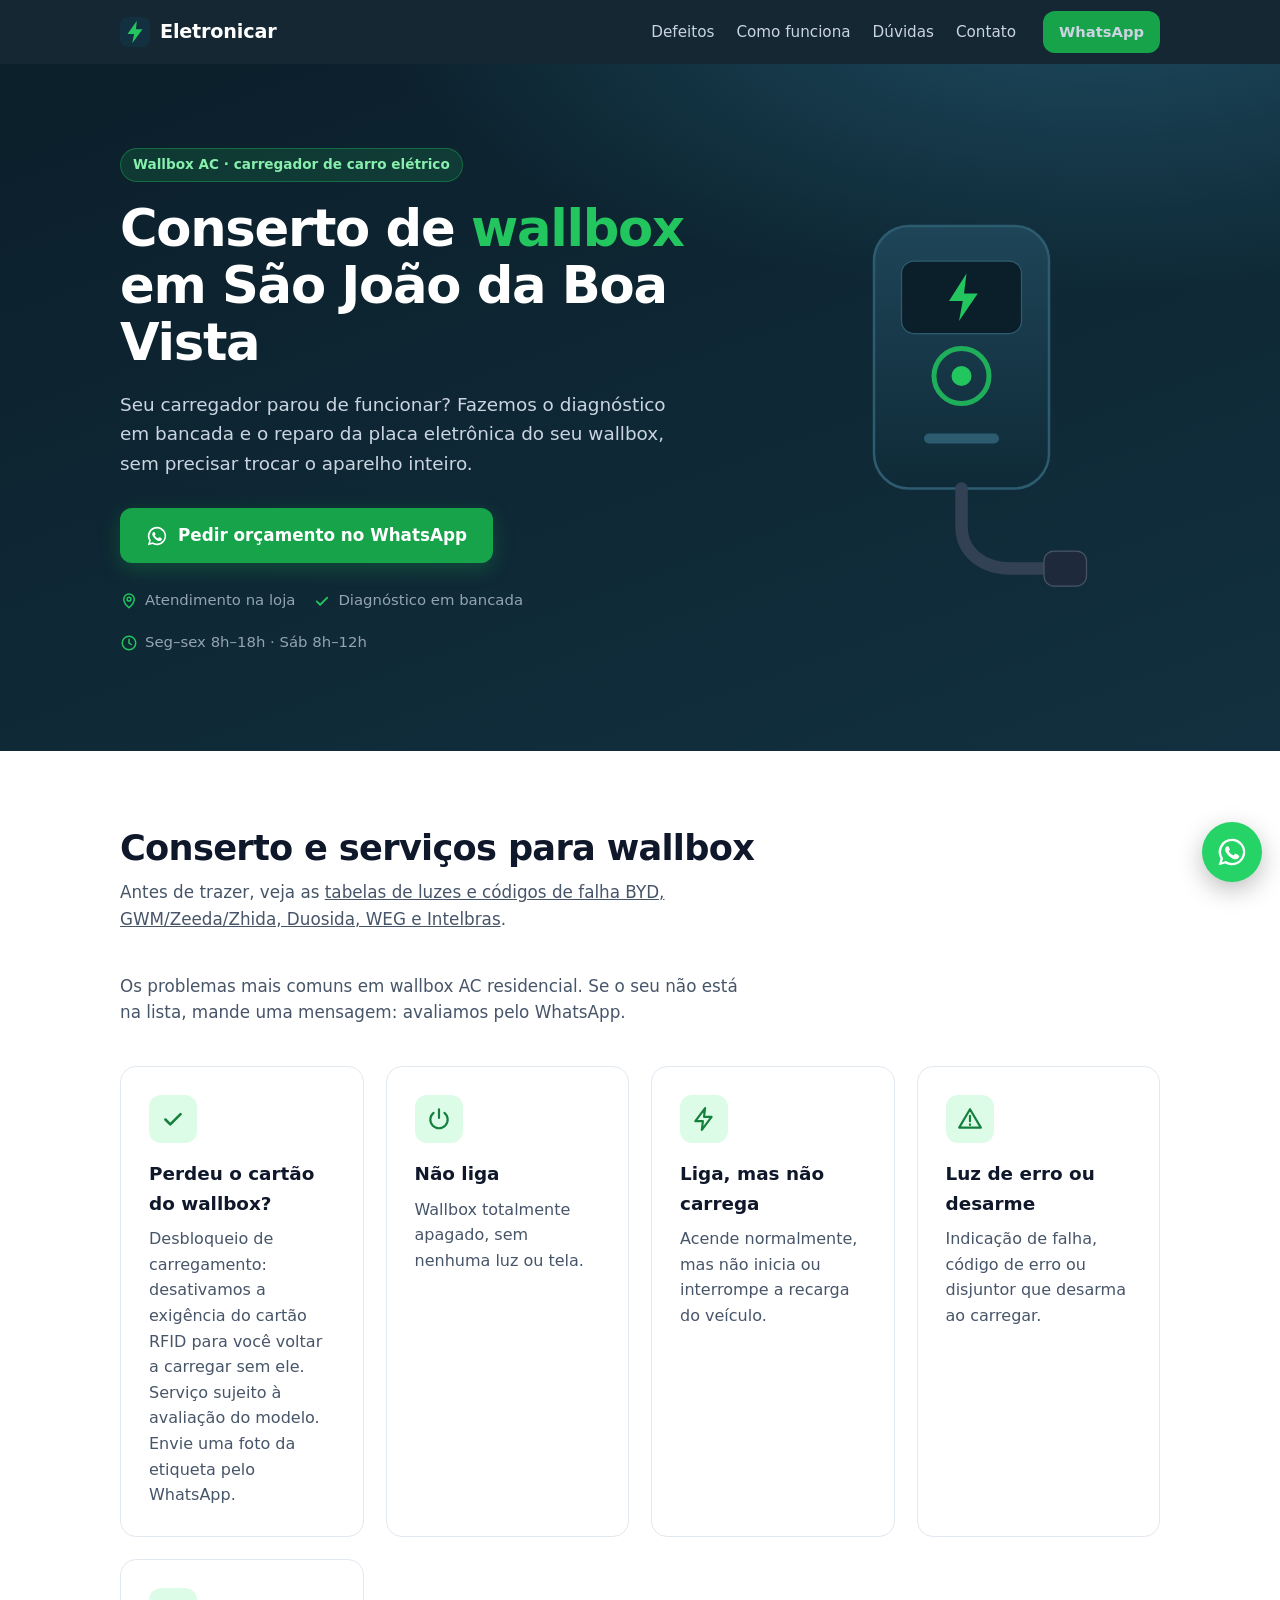
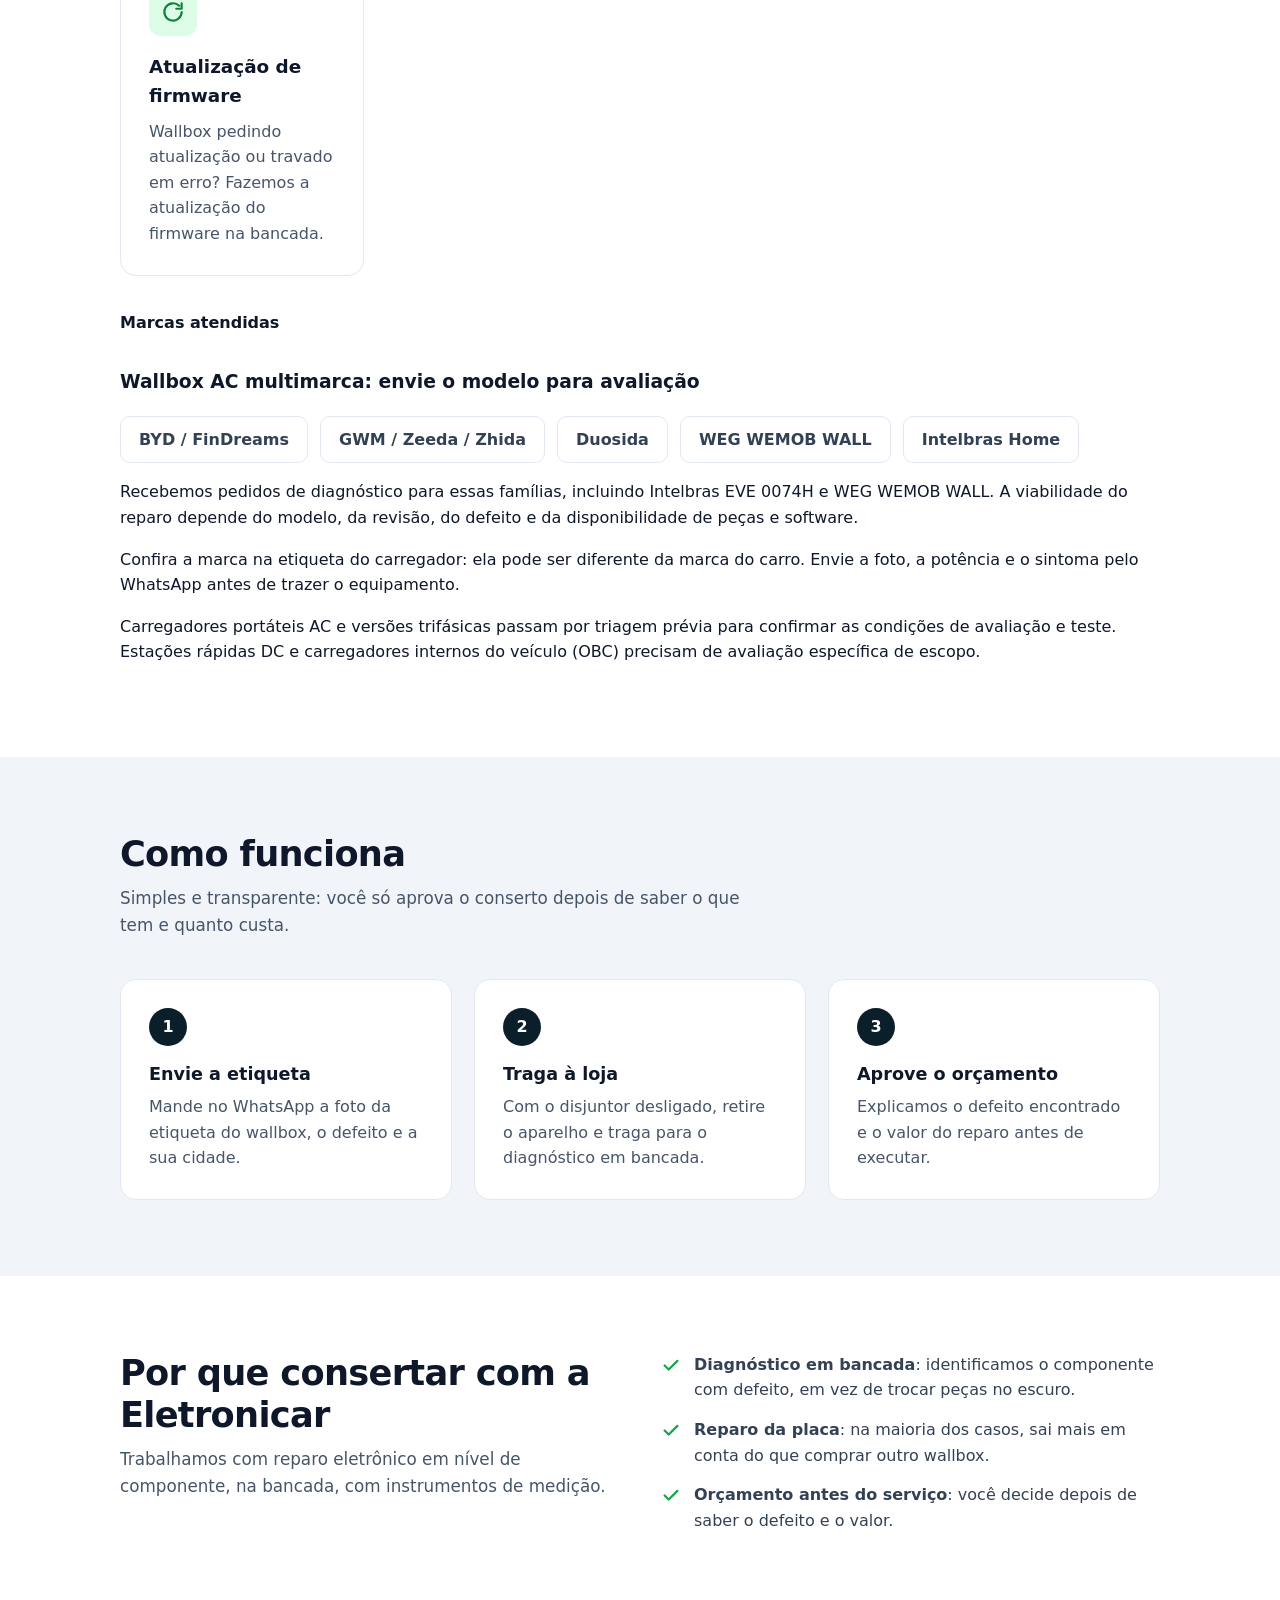
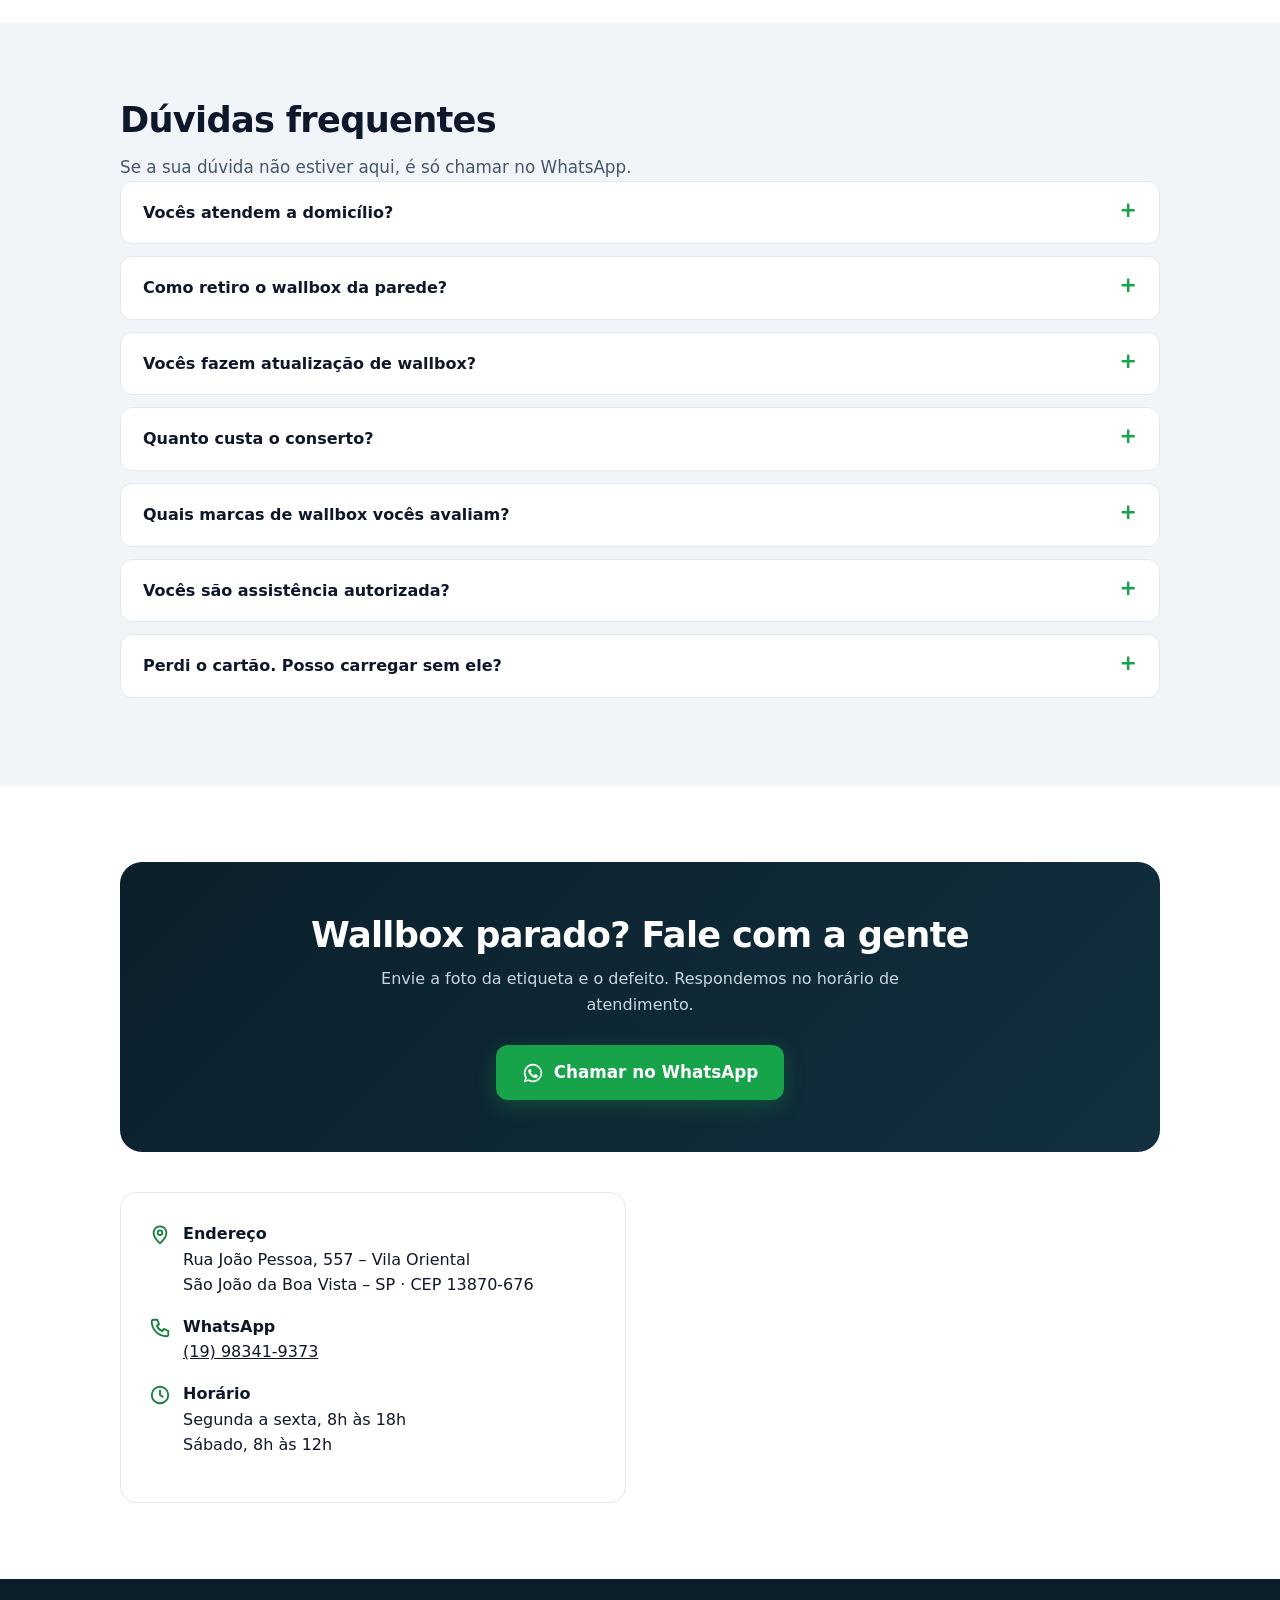
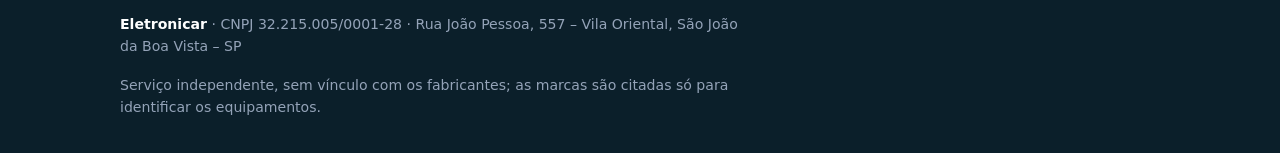
==== index.html @ 906aa7bc "Completa tabelas de falhas GWM Zhida Duosida e Intelbras" ====
<!doctype html>
<html lang="pt-BR">
<head>
<!-- Etiqueta Google (Google Ads 329-602-3866 · Eletronicar) -->
<script async src="https://www.googletagmanager.com/gtag/js?id=AW-18581527528"></script>
<script>
  window.dataLayer = window.dataLayer || [];
  function gtag(){dataLayer.push(arguments);}
  gtag('js', new Date());
  gtag('config', 'AW-18581527528');
</script>
<meta charset="utf-8">
<meta name="viewport" content="width=device-width,initial-scale=1">
<title>Conserto de Wallbox em São João da Boa Vista · Eletronicar</title>
<meta name="description" content="Diagnóstico e conserto de wallbox AC BYD, GWM, Zeeda, Zhida, Duosida, WEG e Intelbras, sujeito à avaliação. Eletronicar em São João da Boa Vista.">
<link rel="canonical" href="https://eletronicar.com.br/">
<meta property="og:title" content="Eletronicar · Conserto de Wallbox">
<meta property="og:description" content="Wallbox parou? Diagnóstico em bancada e reparo de placa. São João da Boa Vista e região.">
<meta property="og:type" content="website">
<meta property="og:locale" content="pt_BR">
<meta name="theme-color" content="#0b1f2a">
<link rel="icon" href="data:image/svg+xml,%3Csvg xmlns='http://www.w3.org/2000/svg' viewBox='0 0 32 32'%3E%3Crect width='32' height='32' rx='7' fill='%230b1f2a'/%3E%3Cpath d='M18 4 8 18h7l-2 10 11-15h-7z' fill='%2322c55e'/%3E%3C/svg%3E">
<script type="application/ld+json">{"@context":"https://schema.org","@type":"LocalBusiness","name":"Eletronicar","description":"Conserto de wallbox AC e eletrônica","url":"https://eletronicar.com.br/","telephone":"+55-19-98341-9373","address":{"@type":"PostalAddress","streetAddress":"Rua João Pessoa, 557 - Vila Oriental","postalCode":"13870-676","addressLocality":"São João da Boa Vista","addressRegion":"SP","addressCountry":"BR"},"openingHours":["Mo-Fr 08:00-18:00","Sa 08:00-12:00"]}</script>
<style>
:root{--bg:#ffffff;--ink:#0f172a;--muted:#475569;--line:#e2e8f0;--soft:#f1f5f9;--dark:#0b1f2a;--dark2:#12303f;--green:#16a34a;--green-d:#15803d;--accent:#22c55e}
*{box-sizing:border-box}
html{scroll-behavior:smooth}
body{margin:0;font-family:"Inter",system-ui,-apple-system,"Segoe UI",Roboto,sans-serif;color:var(--ink);background:var(--bg);line-height:1.6;-webkit-font-smoothing:antialiased}
a{color:inherit}
.wrap{max-width:1080px;margin:0 auto;padding:0 20px}
header.top{position:sticky;top:0;z-index:10;background:rgba(11,31,42,.96);backdrop-filter:blur(6px);color:#fff}
header.top .wrap{display:flex;align-items:center;justify-content:space-between;height:64px}
.brand{display:flex;align-items:center;gap:10px;font-weight:800;font-size:1.2rem;text-decoration:none;letter-spacing:-.01em}
.brand svg{width:30px;height:30px}
.nav a{color:#cbd5e1;text-decoration:none;margin-left:22px;font-size:.95rem}
.nav a:hover{color:#fff}
.btn{display:inline-flex;align-items:center;justify-content:center;gap:10px;background:var(--green);color:#fff;font-weight:700;text-decoration:none;padding:14px 26px;border-radius:12px;font-size:1.05rem;transition:background .15s,transform .15s;box-shadow:0 6px 20px rgba(22,163,74,.3)}
.btn:hover{background:var(--green-d);transform:translateY(-1px)}
.btn svg{width:22px;height:22px}
.btn.sm{padding:9px 16px;font-size:.92rem;box-shadow:none}
.hero{background:radial-gradient(1200px 500px at 85% -10%,#1d4b5f 0,transparent 60%),linear-gradient(160deg,var(--dark) 0,var(--dark2) 100%);color:#fff;padding:84px 0 96px;position:relative;overflow:hidden}
.hero .wrap{display:grid;grid-template-columns:1.25fr .75fr;gap:48px;align-items:center}
.tag{display:inline-block;background:rgba(34,197,94,.15);color:#86efac;border:1px solid rgba(34,197,94,.35);padding:5px 12px;border-radius:999px;font-size:.85rem;font-weight:600;margin-bottom:18px}
.hero h1{font-size:clamp(2rem,4.6vw,3.2rem);line-height:1.12;margin:0 0 18px;letter-spacing:-.025em}
.hero h1 span{color:var(--accent)}
.hero p.lead{font-size:1.15rem;color:#cbd5e1;max-width:560px;margin:0 0 30px}
.hero .meta{display:flex;flex-wrap:wrap;gap:18px;margin-top:26px;color:#94a3b8;font-size:.93rem}
.hero .meta div{display:flex;align-items:center;gap:7px}
.hero .meta svg{width:18px;height:18px;color:var(--accent)}
.charger{justify-self:center;width:100%;max-width:300px}
section{padding:76px 0}
section.alt{background:var(--soft)}
h2{font-size:clamp(1.6rem,3vw,2.2rem);letter-spacing:-.02em;margin:0 0 10px;line-height:1.2}
.sub{color:var(--muted);margin:0 0 40px;max-width:640px;font-size:1.05rem}
.grid3{display:grid;grid-template-columns:repeat(auto-fit,minmax(220px,1fr));gap:22px}
.card{background:#fff;border:1px solid var(--line);border-radius:16px;padding:28px;transition:box-shadow .2s,transform .2s}
.card:hover{box-shadow:0 12px 30px rgba(15,23,42,.08);transform:translateY(-2px)}
.ico{width:48px;height:48px;border-radius:12px;background:#dcfce7;color:var(--green-d);display:grid;place-items:center;margin-bottom:16px}
.ico svg{width:26px;height:26px}
.card h3{margin:0 0 8px;font-size:1.15rem}
.card p{margin:0;color:var(--muted)}
.steps{counter-reset:s;display:grid;grid-template-columns:repeat(3,1fr);gap:22px}
.step{position:relative;padding:28px;border-radius:16px;background:#fff;border:1px solid var(--line)}
.step::before{counter-increment:s;content:counter(s);display:grid;place-items:center;width:38px;height:38px;border-radius:50%;background:var(--dark);color:#fff;font-weight:800;margin-bottom:14px}
.step h3{margin:0 0 6px;font-size:1.1rem}
.step p{margin:0;color:var(--muted)}
.brands{display:flex;flex-wrap:wrap;gap:12px;margin-top:8px}
.brands span{border:1px solid var(--line);background:#fff;border-radius:10px;padding:10px 18px;font-weight:600;color:#334155}
.split{display:grid;grid-template-columns:1fr 1fr;gap:40px;align-items:start}
.check{list-style:none;padding:0;margin:0}
.check li{display:flex;gap:12px;margin:0 0 14px;color:#334155}
.check svg{flex:none;width:22px;height:22px;color:var(--green);margin-top:2px}
.faq details{background:#fff;border:1px solid var(--line);border-radius:12px;padding:18px 22px;margin-bottom:12px}
.faq summary{cursor:pointer;font-weight:700;list-style:none;display:flex;justify-content:space-between;gap:12px}
.faq summary::after{content:"+";font-size:1.3rem;line-height:1;color:var(--green)}
.faq details[open] summary::after{content:"–"}
.faq p{margin:12px 0 0;color:var(--muted)}
.cta{background:linear-gradient(135deg,var(--dark),var(--dark2));color:#fff;border-radius:22px;padding:52px 40px;text-align:center}
.cta h2{color:#fff}
.cta p{color:#cbd5e1;margin:0 auto 28px;max-width:560px}
.contact{display:grid;grid-template-columns:1fr 1fr;gap:28px;margin-top:40px}
.info{background:#fff;border:1px solid var(--line);border-radius:16px;padding:28px}
.info div{display:flex;gap:12px;margin-bottom:16px}
.info svg{flex:none;width:22px;height:22px;color:var(--green-d);margin-top:3px}
.info b{display:block}
.map{border:0;width:100%;height:100%;min-height:280px;border-radius:16px}
footer{background:var(--dark);color:#94a3b8;padding:34px 0;font-size:.88rem}
footer .wrap{display:flex;flex-wrap:wrap;justify-content:space-between;gap:16px}
footer p{margin:0;max-width:620px}
.float{position:fixed;right:18px;bottom:18px;z-index:20;width:60px;height:60px;border-radius:50%;background:#25d366;display:grid;place-items:center;box-shadow:0 8px 24px rgba(0,0,0,.25)}
.float svg{width:32px;height:32px;color:#fff}
@media (max-width:860px){
 .hero{padding:56px 0 64px}.hero .wrap,.split,.contact{grid-template-columns:1fr}
 .charger{display:none}.grid3,.steps{grid-template-columns:1fr}.nav a:not(.btn){display:none}
 section{padding:56px 0}.cta{padding:40px 22px}
}
</style>
</head>
<body>
<svg width="0" height="0" style="position:absolute">
 <symbol id="wa" viewBox="0 0 24 24"><path fill="currentColor" d="M12 2a10 10 0 0 0-8.6 15.1L2 22l5-1.3A10 10 0 1 0 12 2Zm0 18.2a8.2 8.2 0 0 1-4.2-1.2l-.3-.2-3 .8.8-2.9-.2-.3A8.2 8.2 0 1 1 12 20.2Zm4.5-6.1c-.2-.1-1.5-.7-1.7-.8-.2-.1-.4-.1-.6.1l-.8 1c-.1.2-.3.2-.5.1a6.7 6.7 0 0 1-3.3-2.9c-.3-.4.2-.4.7-1.3.1-.2 0-.3 0-.4l-.8-1.8c-.2-.5-.4-.4-.6-.4h-.5a1 1 0 0 0-.7.3 3 3 0 0 0-.9 2.2 5.1 5.1 0 0 0 1.1 2.7 11.6 11.6 0 0 0 4.4 3.9c1.6.7 2.3.8 3.1.6a2.7 2.7 0 0 0 1.8-1.2 2.2 2.2 0 0 0 .2-1.3c-.1-.1-.3-.2-.5-.3Z"/></symbol>
 <symbol id="ok" viewBox="0 0 24 24"><path fill="none" stroke="currentColor" stroke-width="2.4" stroke-linecap="round" stroke-linejoin="round" d="m5 12.5 4.5 4.5L19 7.5"/></symbol>
 <symbol id="pin" viewBox="0 0 24 24"><path fill="none" stroke="currentColor" stroke-width="2" d="M12 21s-7-6.2-7-11.5a7 7 0 0 1 14 0C19 14.8 12 21 12 21Z"/><circle cx="12" cy="9.5" r="2.5" fill="none" stroke="currentColor" stroke-width="2"/></symbol>
 <symbol id="clock" viewBox="0 0 24 24"><circle cx="12" cy="12" r="9" fill="none" stroke="currentColor" stroke-width="2"/><path d="M12 7v5l3 2" fill="none" stroke="currentColor" stroke-width="2" stroke-linecap="round"/></symbol>
 <symbol id="phone" viewBox="0 0 24 24"><path fill="none" stroke="currentColor" stroke-width="2" stroke-linejoin="round" d="M5 3h4l2 5-2.5 1.5a11 11 0 0 0 6 6L16 13l5 2v4a2 2 0 0 1-2 2A16 16 0 0 1 3 5a2 2 0 0 1 2-2Z"/></symbol>
</svg>

<header class="top"><div class="wrap">
 <a class="brand" href="#">
  <svg viewBox="0 0 32 32"><rect width="32" height="32" rx="8" fill="#12303f"/><path d="M18 4 8 18h7l-2 10 11-15h-7z" fill="#22c55e"/></svg>
  Eletronicar
 </a>
 <nav class="nav">
  <a href="#defeitos">Defeitos</a><a href="#como">Como funciona</a><a href="#duvidas">Dúvidas</a><a href="#contato">Contato</a>
  <a class="btn sm wa-link" href="https://wa.me/5519983419373?text=Ol%C3%A1%2C%20meu%20wallbox%20est%C3%A1%20com%20defeito.">WhatsApp</a>
 </nav>
</div></header>

<section class="hero"><div class="wrap">
 <div>
  <span class="tag">Wallbox AC · carregador de carro elétrico</span>
  <h1>Conserto de <span>wallbox</span> em São João da Boa Vista</h1>
  <p class="lead">Seu carregador parou de funcionar? Fazemos o diagnóstico em bancada e o reparo da placa eletrônica do seu wallbox, sem precisar trocar o aparelho inteiro.</p>
  <a class="btn wa-link" href="https://wa.me/5519983419373?text=Ol%C3%A1%2C%20meu%20wallbox%20est%C3%A1%20com%20defeito."><svg><use href="#wa"/></svg>Pedir orçamento no WhatsApp</a>
  <div class="meta">
   <div><svg><use href="#pin"/></svg>Atendimento na loja</div>
   <div><svg><use href="#ok"/></svg>Diagnóstico em bancada</div>
   <div><svg><use href="#clock"/></svg>Seg–sex 8h–18h · Sáb 8h–12h</div>
  </div>
 </div>
 <svg class="charger" viewBox="0 0 240 320" aria-hidden="true">
  <defs><linearGradient id="g" x1="0" x2="0" y1="0" y2="1"><stop offset="0" stop-color="#1e4558"/><stop offset="1" stop-color="#0f2a37"/></linearGradient></defs>
  <rect x="40" y="20" width="140" height="210" rx="28" fill="url(#g)" stroke="#2d5c70" stroke-width="2"/>
  <rect x="62" y="48" width="96" height="58" rx="10" fill="#0b1f2a" stroke="#2d5c70"/>
  <path d="M114 58 100 80h11l-3 16 15-22h-11z" fill="#22c55e"/>
  <circle cx="110" cy="140" r="22" fill="none" stroke="#22c55e" stroke-width="4" opacity=".85"/>
  <circle cx="110" cy="140" r="8" fill="#22c55e"/>
  <rect x="80" y="186" width="60" height="8" rx="4" fill="#2d5c70"/>
  <path d="M110 230v30c0 22 18 34 40 34h30" fill="none" stroke="#334155" stroke-width="10" stroke-linecap="round"/>
  <rect x="176" y="280" width="34" height="28" rx="8" fill="#1e293b" stroke="#475569"/>
 </svg>
</div></section>

<section id="defeitos"><div class="wrap">
 <h2>Conserto e serviços para wallbox</h2>
 <p class="sub">Antes de trazer, veja as <a href="/wallbox-nao-liga/">tabelas de luzes e códigos de falha BYD, GWM/Zeeda/Zhida, Duosida, WEG e Intelbras</a>.</p>
 <p class="sub">Os problemas mais comuns em wallbox AC residencial. Se o seu não está na lista, mande uma mensagem: avaliamos pelo WhatsApp.</p>
 <div class="grid3">
  <div class="card" id="cartao"><div class="ico"><svg><use href="#ok"/></svg></div><h3>Perdeu o cartão do wallbox?</h3><p>Desbloqueio de carregamento: desativamos a exigência do cartão RFID para você voltar a carregar sem ele. Serviço sujeito à avaliação do modelo. Envie uma foto da etiqueta pelo WhatsApp.</p></div>

  <div class="card"><div class="ico"><svg viewBox="0 0 24 24"><path fill="none" stroke="currentColor" stroke-width="2" stroke-linecap="round" d="M12 3v8M7 6.3a8 8 0 1 0 10 0"/></svg></div><h3>Não liga</h3><p>Wallbox totalmente apagado, sem nenhuma luz ou tela.</p></div>
  <div class="card"><div class="ico"><svg viewBox="0 0 24 24"><path fill="none" stroke="currentColor" stroke-width="2" stroke-linejoin="round" d="M13 2 4 14h7l-1 8 9-12h-7z"/></svg></div><h3>Liga, mas não carrega</h3><p>Acende normalmente, mas não inicia ou interrompe a recarga do veículo.</p></div>
  <div class="card"><div class="ico"><svg viewBox="0 0 24 24"><path fill="none" stroke="currentColor" stroke-width="2" stroke-linecap="round" stroke-linejoin="round" d="M12 3 2 20h20L12 3Zm0 6v5m0 3v.5"/></svg></div><h3>Luz de erro ou desarme</h3><p>Indicação de falha, código de erro ou disjuntor que desarma ao carregar.</p></div>
  <div class="card"><div class="ico"><svg viewBox="0 0 24 24"><path fill="none" stroke="currentColor" stroke-width="2" stroke-linecap="round" stroke-linejoin="round" d="M20 12a8 8 0 1 1-2.3-5.7M20 4v5h-5"/></svg></div><h3>Atualização de firmware</h3><p>Wallbox pedindo atualização ou travado em erro? Fazemos a atualização do firmware na bancada.</p></div>
 </div>
 <p style="margin:34px 0 10px;font-weight:700">Marcas atendidas</p>
 <div id="marcas">
 <h3 style="margin-top:32px">Wallbox AC multimarca: envie o modelo para avaliação</h3>
 <div class="brands"><span>BYD / FinDreams</span><span>GWM / Zeeda / Zhida</span><span>Duosida</span><span>WEG WEMOB WALL</span><span>Intelbras Home</span></div>
 <p>Recebemos pedidos de diagnóstico para essas famílias, incluindo Intelbras EVE 0074H e WEG WEMOB WALL. A viabilidade do reparo depende do modelo, da revisão, do defeito e da disponibilidade de peças e software.</p>
 <p>Confira a marca na etiqueta do carregador: ela pode ser diferente da marca do carro. Envie a foto, a potência e o sintoma pelo WhatsApp antes de trazer o equipamento.</p>
 <p>Carregadores portáteis AC e versões trifásicas passam por triagem prévia para confirmar as condições de avaliação e teste. Estações rápidas DC e carregadores internos do veículo (OBC) precisam de avaliação específica de escopo.</p>
 </div>
</div></section>

<section class="alt" id="como"><div class="wrap">
 <h2>Como funciona</h2>
 <p class="sub">Simples e transparente: você só aprova o conserto depois de saber o que tem e quanto custa.</p>
 <div class="steps">
  <div class="step"><h3>Envie a etiqueta</h3><p>Mande no WhatsApp a foto da etiqueta do wallbox, o defeito e a sua cidade.</p></div>
  <div class="step"><h3>Traga à loja</h3><p>Com o disjuntor desligado, retire o aparelho e traga para o diagnóstico em bancada.</p></div>
  <div class="step"><h3>Aprove o orçamento</h3><p>Explicamos o defeito encontrado e o valor do reparo antes de executar.</p></div>
 </div>
</div></section>

<section><div class="wrap split">
 <div>
  <h2>Por que consertar com a Eletronicar</h2>
  <p class="sub" style="margin-bottom:0">Trabalhamos com reparo eletrônico em nível de componente, na bancada, com instrumentos de medição.</p>
 </div>
 <ul class="check">
  <li><svg><use href="#ok"/></svg><span><b>Diagnóstico em bancada</b>: identificamos o componente com defeito, em vez de trocar peças no escuro.</span></li>
  <li><svg><use href="#ok"/></svg><span><b>Reparo da placa</b>: na maioria dos casos, sai mais em conta do que comprar outro wallbox.</span></li>
  <li><svg><use href="#ok"/></svg><span><b>Orçamento antes do serviço</b>: você decide depois de saber o defeito e o valor.</span></li>
 </ul>
</div></section>

<section class="alt" id="duvidas"><div class="wrap faq">
 <h2>Dúvidas frequentes</h2>
 <p class="sub">Se a sua dúvida não estiver aqui, é só chamar no WhatsApp.</p>
 <details><summary>Vocês atendem a domicílio?</summary><p>O diagnóstico e o reparo são feitos na loja, em bancada. Você traz o wallbox e retira depois do conserto.</p></details>
 <details><summary>Como retiro o wallbox da parede?</summary><p>Desligue o disjuntor do carregador antes de qualquer coisa. Se não tiver segurança para desconectar a fiação, peça ajuda a um eletricista.</p></details>
 <details><summary>Vocês fazem atualização de wallbox?</summary><p>Sim. Fazemos a atualização do firmware do wallbox na bancada. Antes, conferimos se o problema é mesmo de software ou se há defeito na placa.</p></details>
 <details><summary>Quanto custa o conserto?</summary><p>Depende do defeito. O orçamento é passado depois do diagnóstico em bancada, antes de qualquer serviço.</p></details>
 <details><summary>Quais marcas de wallbox vocês avaliam?</summary><p>Recebemos pedidos para wallbox AC BYD/FinDreams, GWM/Zeeda/Zhida, Duosida, WEG WEMOB WALL e Intelbras Home, como o EVE 0074H. Envie a etiqueta e o sintoma: o atendimento depende da avaliação do modelo, das peças e das condições de teste. Somos um serviço independente, sem vínculo com os fabricantes.</p></details>
 <details><summary>Vocês são assistência autorizada?</summary><p>Não. A Eletronicar é um serviço independente de reparo eletrônico, sem vínculo com os fabricantes.</p></details>
 <details><summary>Perdi o cartão. Posso carregar sem ele?</summary><p>Sim. Fazemos o desbloqueio de carregamento: desativamos a exigência do cartão RFID em modelos compatíveis, após avaliação na bancada. O wallbox passa a permitir a recarga sem apresentar o cartão; quem tiver acesso ao equipamento poderá iniciar a carga. Envie a foto da etiqueta pelo WhatsApp para avaliarmos o seu modelo.</p></details>
</div></section>

<section id="contato"><div class="wrap">
 <div class="cta">
  <h2>Wallbox parado? Fale com a gente</h2>
  <p>Envie a foto da etiqueta e o defeito. Respondemos no horário de atendimento.</p>
  <a class="btn wa-link" href="https://wa.me/5519983419373?text=Ol%C3%A1%2C%20meu%20wallbox%20est%C3%A1%20com%20defeito."><svg><use href="#wa"/></svg>Chamar no WhatsApp</a>
 </div>
 <div class="contact">
  <div class="info">
   <div><svg><use href="#pin"/></svg><span><b>Endereço</b>Rua João Pessoa, 557 – Vila Oriental<br>São João da Boa Vista – SP · CEP 13870-676</span></div>
   <div><svg><use href="#phone"/></svg><span><b>WhatsApp</b><a href="https://wa.me/5519983419373" class="wa-link">(19) 98341-9373</a></span></div>
   <div><svg><use href="#clock"/></svg><span><b>Horário</b>Segunda a sexta, 8h às 18h<br>Sábado, 8h às 12h</span></div>
  </div>
  <iframe class="map" loading="lazy" title="Mapa da Eletronicar" referrerpolicy="no-referrer-when-downgrade" src="https://www.google.com/maps?q=Rua+Jo%C3%A3o+Pessoa,+557,+S%C3%A3o+Jo%C3%A3o+da+Boa+Vista+-+SP,+13870-676&output=embed"></iframe>
 </div>
</div></section>

<footer><div class="wrap">
 <p><b style="color:#fff">Eletronicar</b> · CNPJ 32.215.005/0001-28 · Rua João Pessoa, 557 – Vila Oriental, São João da Boa Vista – SP</p>
 <p>Serviço independente, sem vínculo com os fabricantes; as marcas são citadas só para identificar os equipamentos.</p>
</div></footer>

<a class="float wa-link" href="https://wa.me/5519983419373?text=Ol%C3%A1%2C%20meu%20wallbox%20est%C3%A1%20com%20defeito." aria-label="Chamar no WhatsApp"><svg><use href="#wa"/></svg></a>
<script>document.querySelectorAll('.wa-link').forEach(function(a){a.addEventListener('click',function(){if(window.gtag){gtag('event','clique_whatsapp');gtag('event','conversion',{'send_to':'AW-18581527528/gz1ICJq4tLodEOi3rpxF','value':1.0,'currency':'BRL'});}})});</script>
</body>
</html>
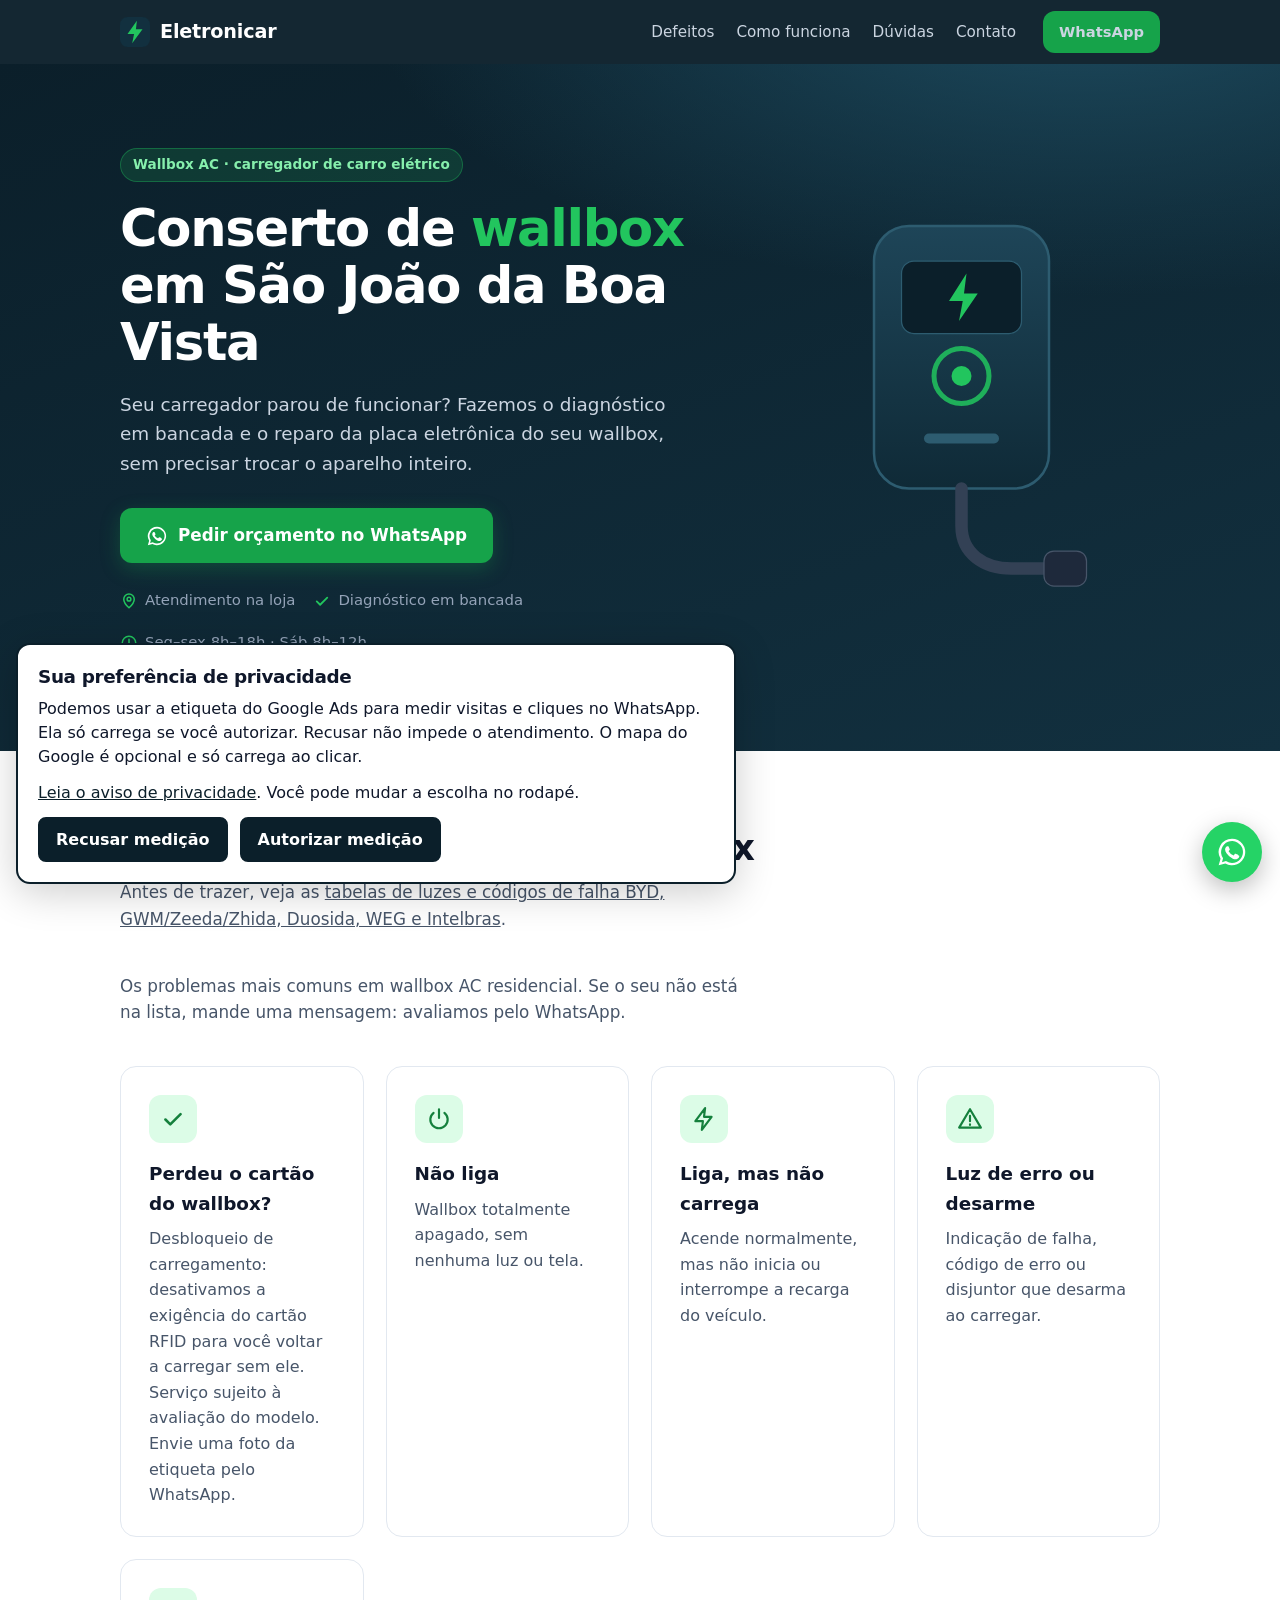
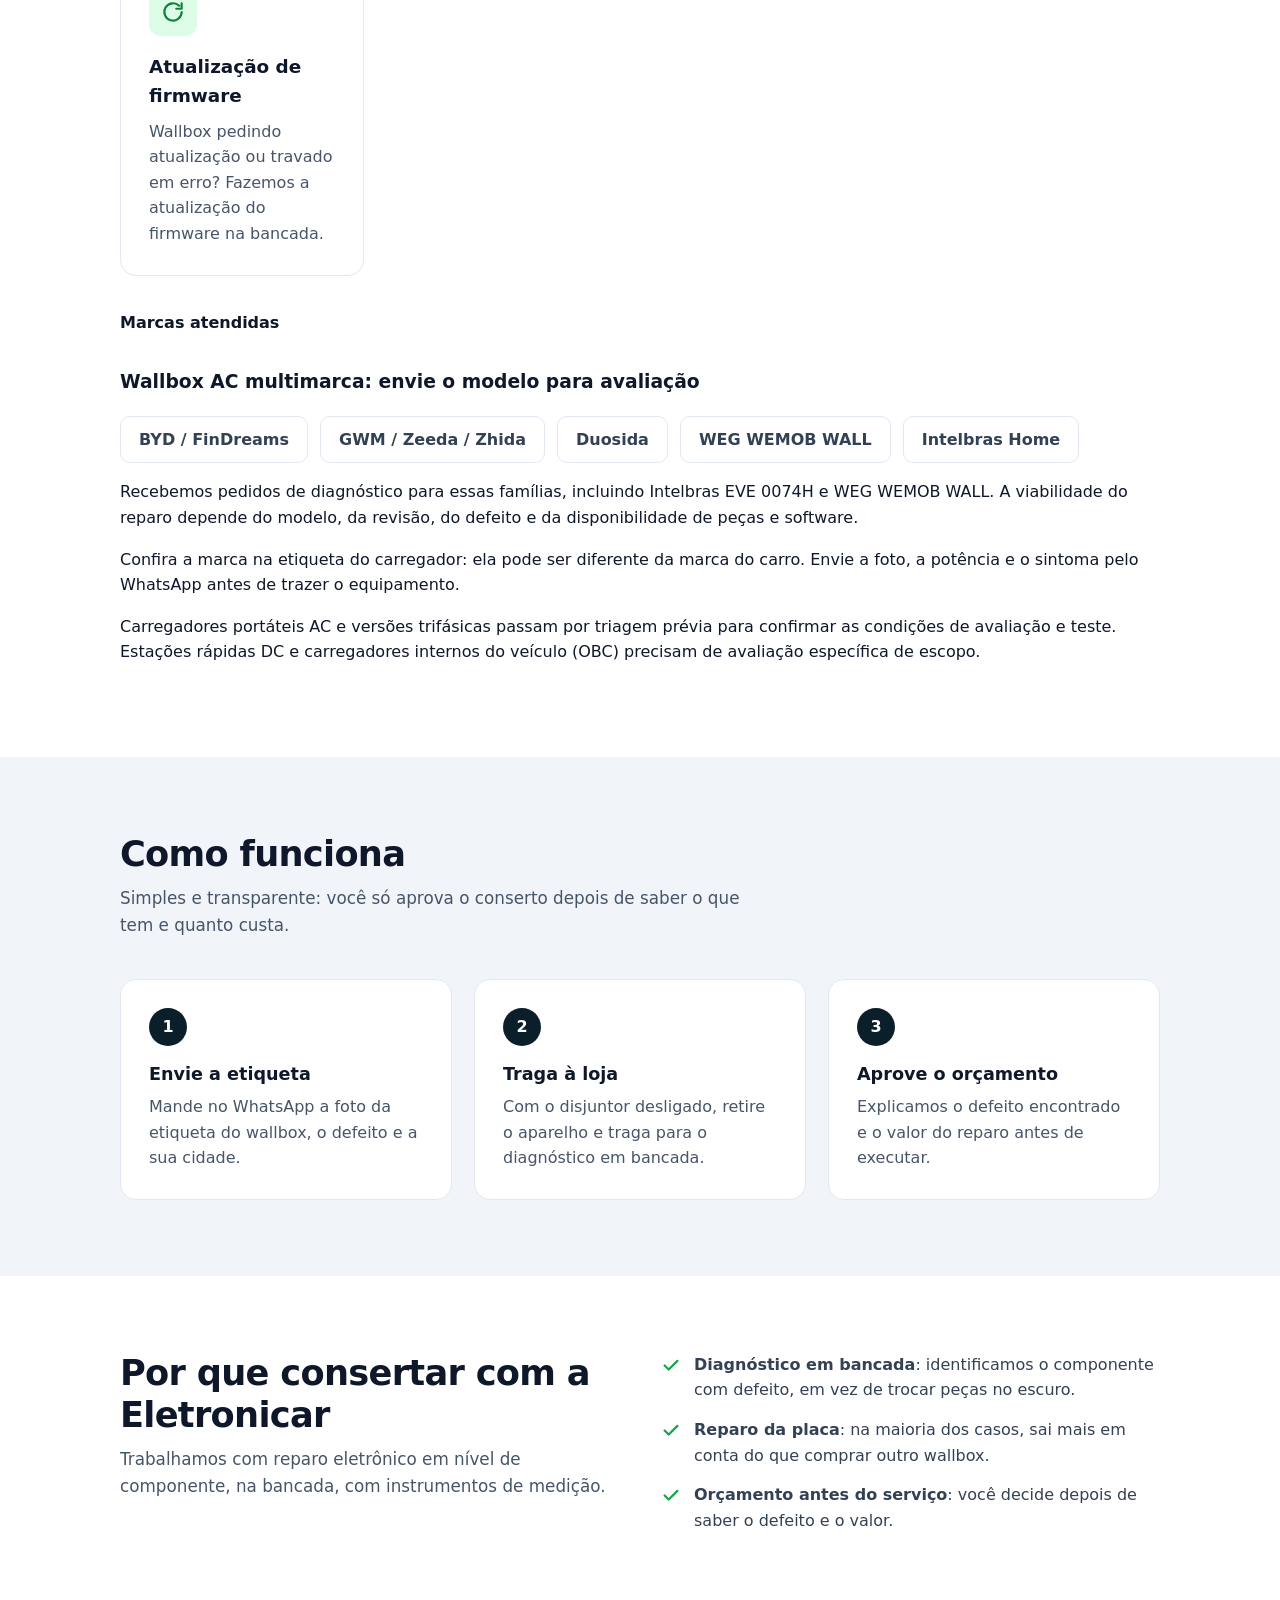
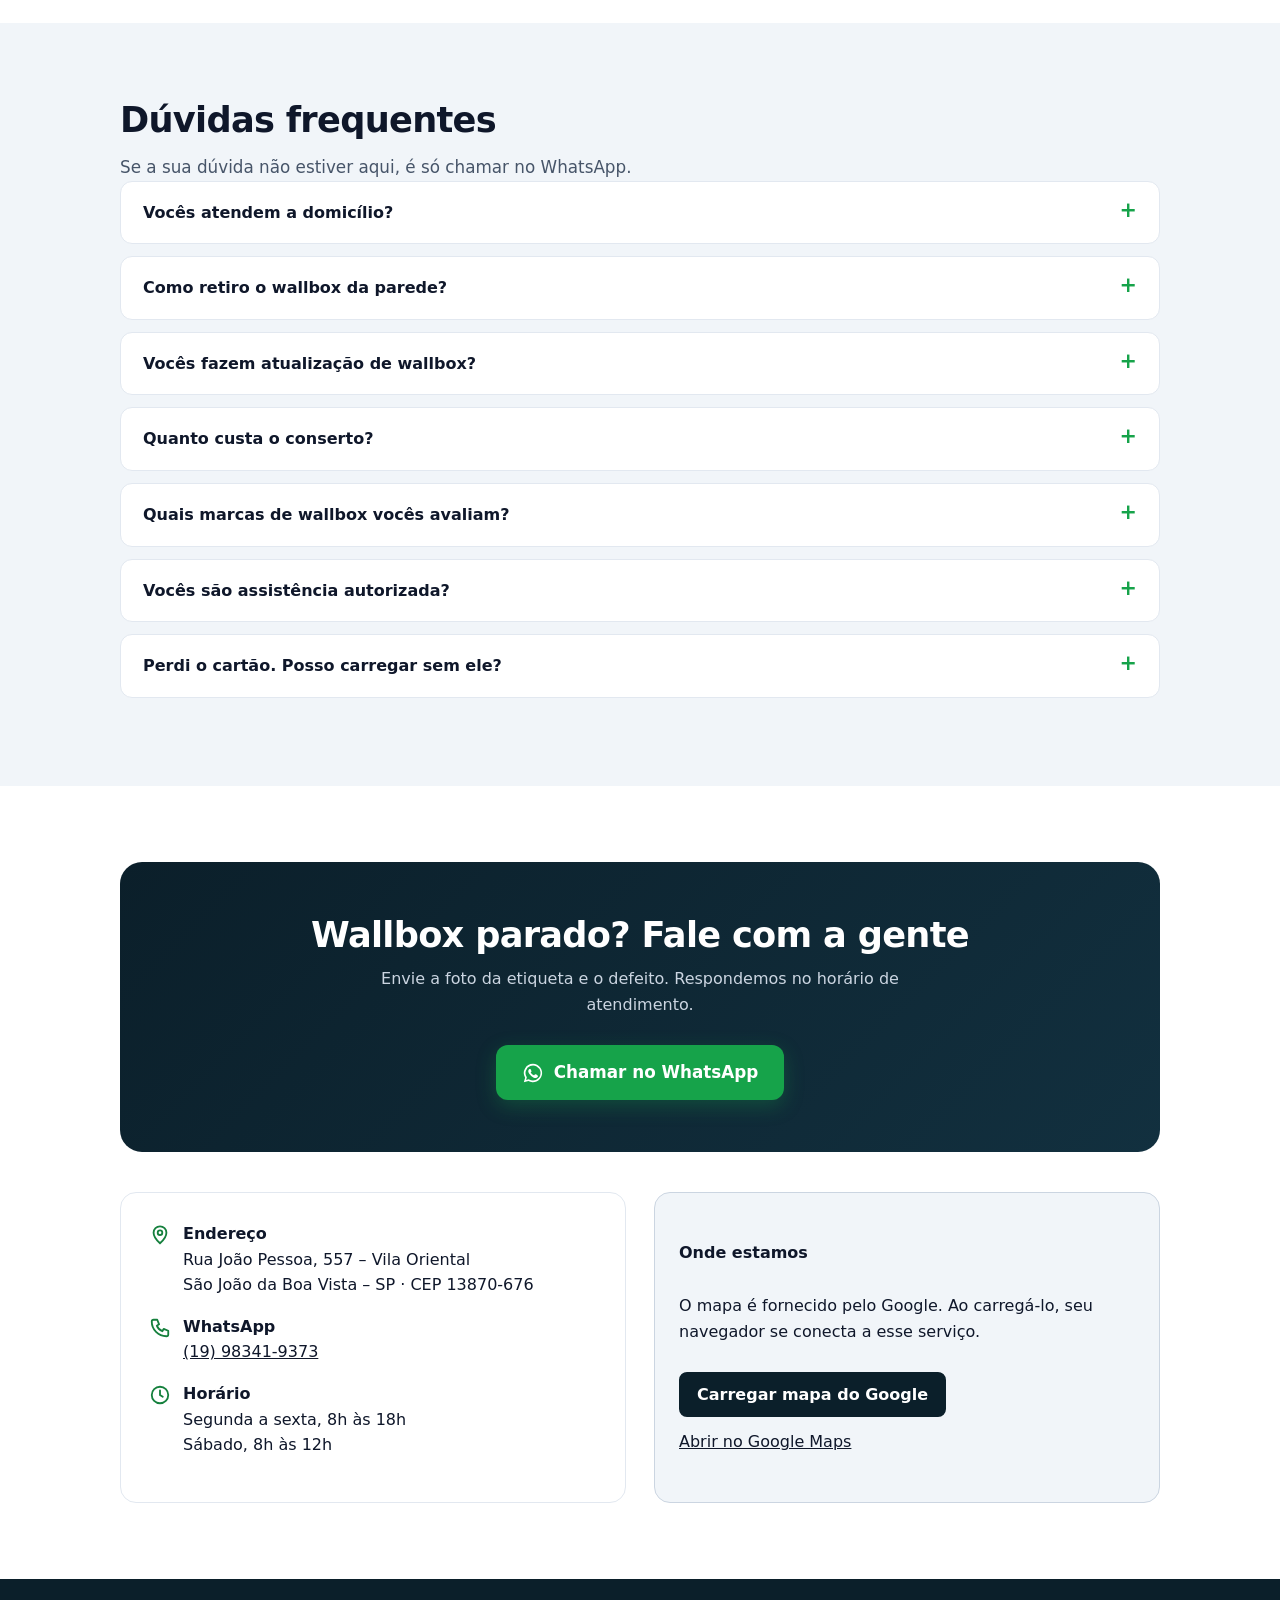
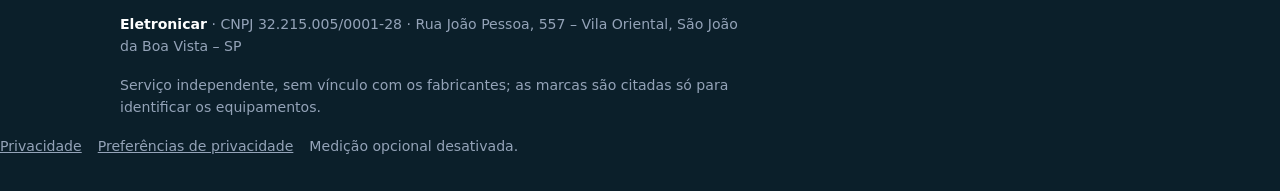
==== commit 93616d8f: "Protege conteúdo e implementa privacidade com medição opcional" ====
--- a/index.html
+++ b/index.html
@@ -1,15 +1,11 @@
 <!doctype html>
 <html lang="pt-BR">
 <head>
-<!-- Etiqueta Google (Google Ads 329-602-3866 · Eletronicar) -->
-<script async src="https://www.googletagmanager.com/gtag/js?id=AW-18581527528"></script>
-<script>
-  window.dataLayer = window.dataLayer || [];
-  function gtag(){dataLayer.push(arguments);}
-  gtag('js', new Date());
-  gtag('config', 'AW-18581527528');
-</script>
 <meta charset="utf-8">
+<meta http-equiv="Content-Security-Policy" content="default-src 'self'; script-src 'self' https://www.googletagmanager.com https://www.googleadservices.com https://www.google.com; script-src-attr 'none'; style-src 'self' 'unsafe-inline'; img-src 'self' data: https://www.googletagmanager.com https://www.googleadservices.com https://googleads.g.doubleclick.net https://pagead2.googlesyndication.com https://www.google.com https://www.google.com.br; connect-src 'self' https://www.googletagmanager.com https://www.googleadservices.com https://googleads.g.doubleclick.net https://pagead2.googlesyndication.com https://ad.doubleclick.net https://www.google.com https://www.google.com.br; frame-src https://www.google.com https://www.googletagmanager.com; object-src 'none'; base-uri 'none'; form-action 'none'; upgrade-insecure-requests">
+<meta name="referrer" content="strict-origin-when-cross-origin">
+<link rel="stylesheet" href="/assets/privacy.css">
+<script defer src="/assets/privacy.js"></script>
 <meta name="viewport" content="width=device-width,initial-scale=1">
 <title>Conserto de Wallbox em São João da Boa Vista · Eletronicar</title>
 <meta name="description" content="Diagnóstico e conserto de wallbox AC BYD, GWM, Zeeda, Zhida, Duosida, WEG e Intelbras, sujeito à avaliação. Eletronicar em São João da Boa Vista.">
@@ -209,16 +205,23 @@
    <div><svg><use href="#phone"/></svg><span><b>WhatsApp</b><a href="https://wa.me/5519983419373" class="wa-link">(19) 98341-9373</a></span></div>
    <div><svg><use href="#clock"/></svg><span><b>Horário</b>Segunda a sexta, 8h às 18h<br>Sábado, 8h às 12h</span></div>
   </div>
-  <iframe class="map" loading="lazy" title="Mapa da Eletronicar" referrerpolicy="no-referrer-when-downgrade" src="https://www.google.com/maps?q=Rua+Jo%C3%A3o+Pessoa,+557,+S%C3%A3o+Jo%C3%A3o+da+Boa+Vista+-+SP,+13870-676&output=embed"></iframe>
+  <div class="map-placeholder"><strong>Onde estamos</strong><p>O mapa é fornecido pelo Google. Ao carregá-lo, seu navegador se conecta a esse serviço.</p><button type="button" data-load-map>Carregar mapa do Google</button><a href="https://www.google.com/maps?q=Rua+Jo%C3%A3o+Pessoa,+557,+S%C3%A3o+Jo%C3%A3o+da+Boa+Vista+-+SP" target="_blank" rel="noopener noreferrer">Abrir no Google Maps</a></div>
  </div>
 </div></section>
 
 <footer><div class="wrap">
  <p><b style="color:#fff">Eletronicar</b> · CNPJ 32.215.005/0001-28 · Rua João Pessoa, 557 – Vila Oriental, São João da Boa Vista – SP</p>
  <p>Serviço independente, sem vínculo com os fabricantes; as marcas são citadas só para identificar os equipamentos.</p>
-</div></footer>
+</div><div class="privacy-footer"><a href="/privacidade/">Privacidade</a><button type="button" data-privacy-open>Preferências de privacidade</button><span id="privacy-status" role="status"></span></div></footer>
 
 <a class="float wa-link" href="https://wa.me/5519983419373?text=Ol%C3%A1%2C%20meu%20wallbox%20est%C3%A1%20com%20defeito." aria-label="Chamar no WhatsApp"><svg><use href="#wa"/></svg></a>
-<script>document.querySelectorAll('.wa-link').forEach(function(a){a.addEventListener('click',function(){if(window.gtag){gtag('event','clique_whatsapp');gtag('event','conversion',{'send_to':'AW-18581527528/gz1ICJq4tLodEOi3rpxF','value':1.0,'currency':'BRL'});}})});</script>
+
+<section id="privacy-panel" class="privacy-panel" aria-labelledby="privacy-title" hidden>
+<h2 id="privacy-title">Sua preferência de privacidade</h2>
+<p>Podemos usar a etiqueta do Google Ads para medir visitas e cliques no WhatsApp. Ela só carrega se você autorizar. Recusar não impede o atendimento. O mapa do Google é opcional e só carrega ao clicar.</p>
+<p><a href="/privacidade/">Leia o aviso de privacidade</a>. Você pode mudar a escolha no rodapé.</p>
+<div class="privacy-actions"><button type="button" data-privacy-choice="reject">Recusar medição</button><button type="button" data-privacy-choice="accept">Autorizar medição</button></div>
+</section>
+<noscript><p>JavaScript está desativado: a medição opcional e o mapa incorporado não são carregados. O contato por WhatsApp continua disponível.</p></noscript>
 </body>
 </html>
--- a/assets/privacy.css
+++ b/assets/privacy.css
@@ -0,0 +1,13 @@
+[hidden]{display:none!important}
+.privacy-panel{position:fixed;z-index:100;bottom:16px;left:16px;right:16px;max-width:720px;background:#fff;color:#0f172a;border:2px solid #0b1f2a;border-radius:14px;padding:20px;box-shadow:0 8px 40px #0003;font:16px/1.5 system-ui,sans-serif;max-height:80vh;overflow:auto}
+.privacy-panel h2{font-size:1.15rem;margin:0 0 8px;line-height:1.3}
+.privacy-panel p{margin:0 0 12px}
+.privacy-actions{display:flex;gap:12px;flex-wrap:wrap}
+.privacy-panel button,.map-placeholder button{background:#0b1f2a;color:#fff;border:2px solid #0b1f2a;border-radius:8px;padding:11px 16px;font:600 1rem system-ui,sans-serif;cursor:pointer}
+.privacy-panel a{color:#0b1f2a;text-decoration:underline}
+.privacy-footer{display:flex;gap:16px;flex-wrap:wrap;align-items:center;margin-top:16px}
+.privacy-footer a,.privacy-footer button{color:inherit;text-decoration:underline}
+.privacy-footer button{background:none;border:0;padding:0;font:inherit;cursor:pointer}
+button:focus-visible,a:focus-visible{outline:3px solid #15803d;outline-offset:4px}
+.map-placeholder{display:flex;flex-direction:column;align-items:flex-start;justify-content:center;gap:12px;border:1px solid #cbd5e1;border-radius:16px;padding:24px;min-height:280px;background:#f1f5f9;color:#0f172a}
+@media(max-width:600px){.privacy-panel{padding:16px;bottom:10px;left:10px;right:10px}.privacy-actions button{flex:1 1 180px}.float{bottom:20px}}
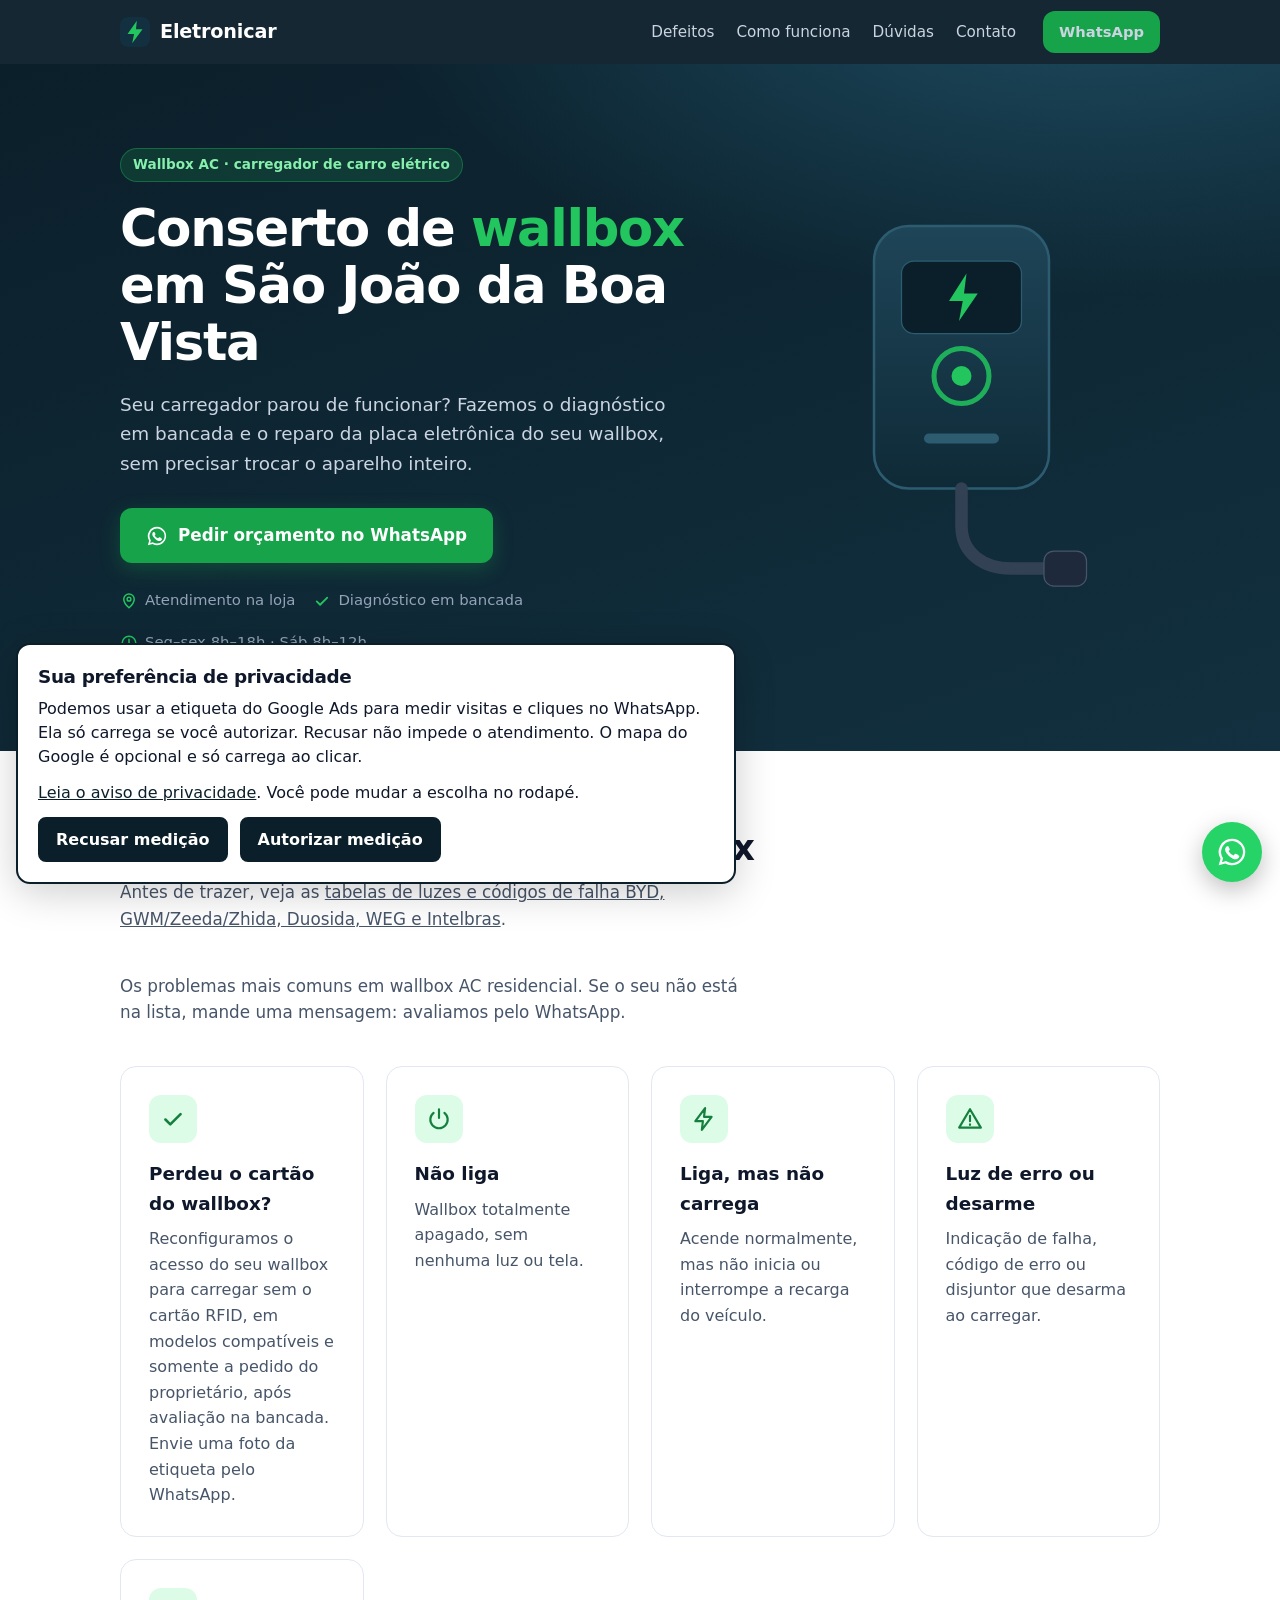
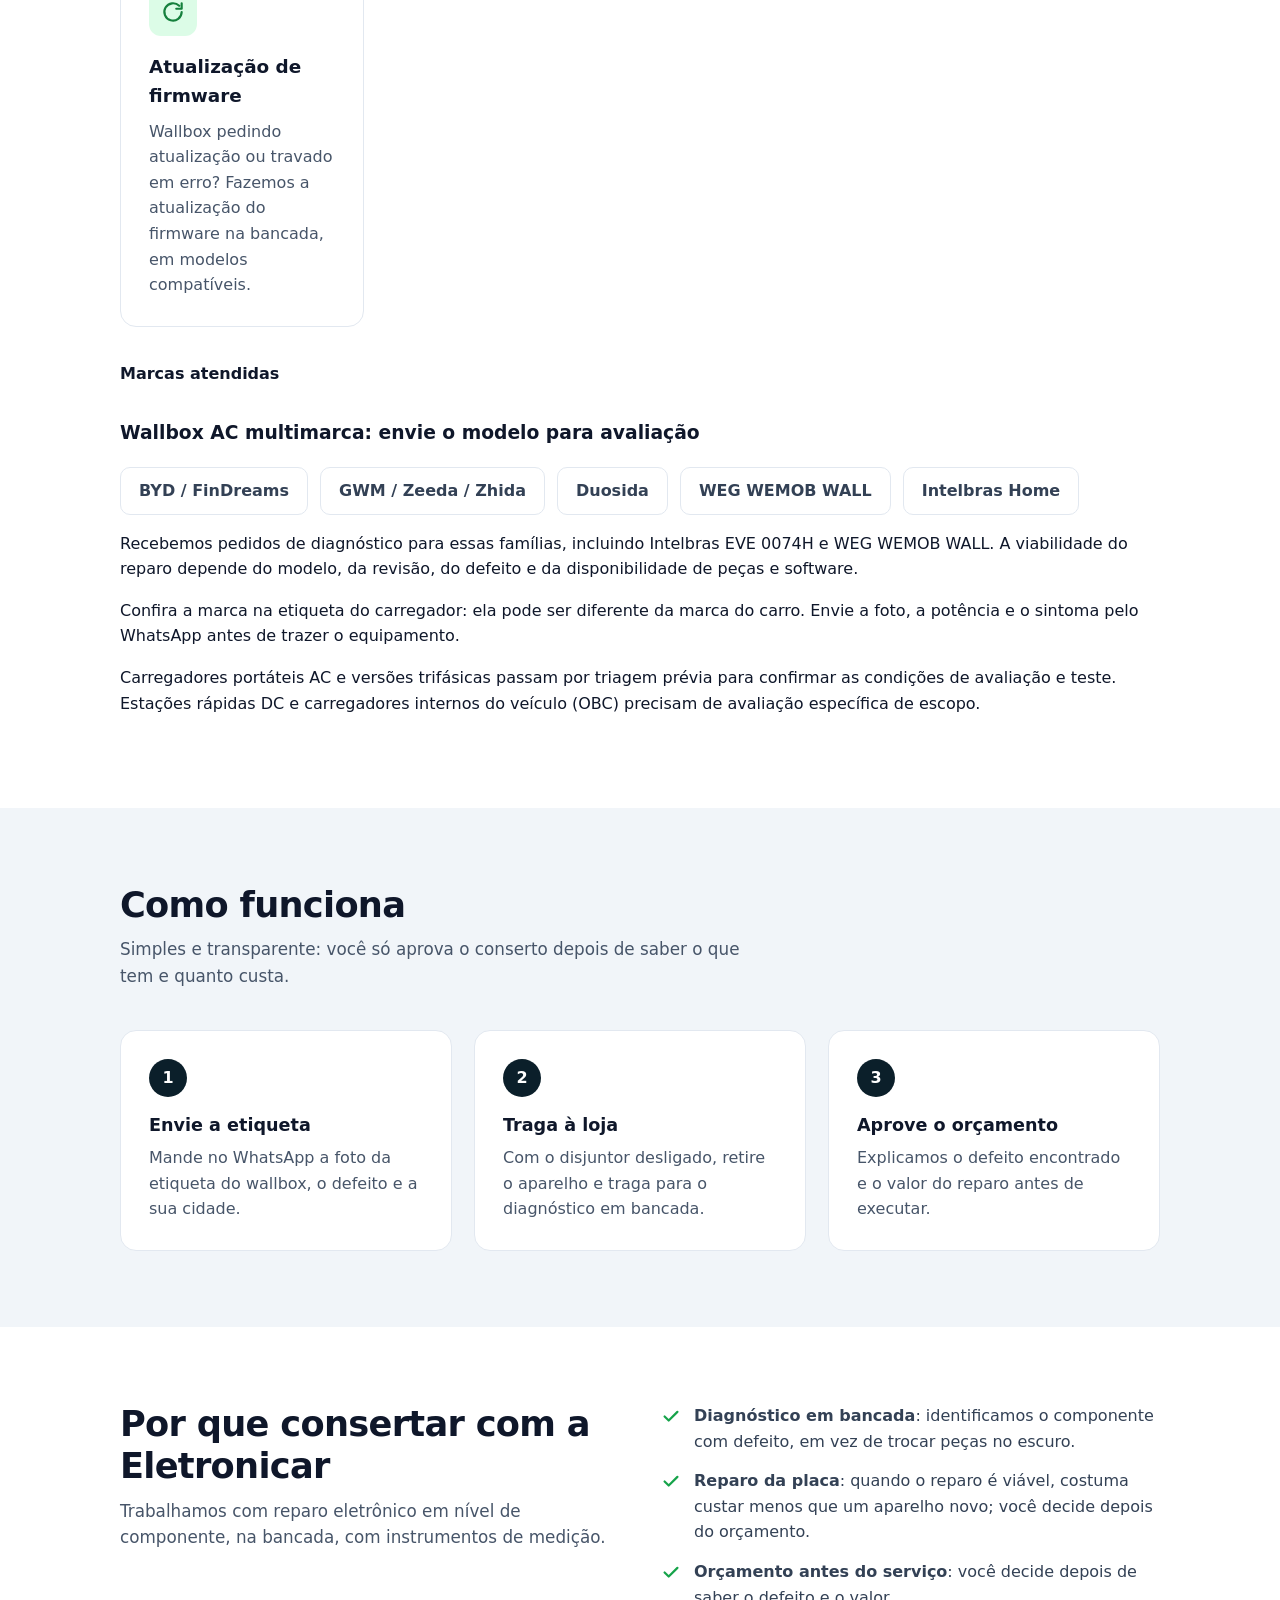
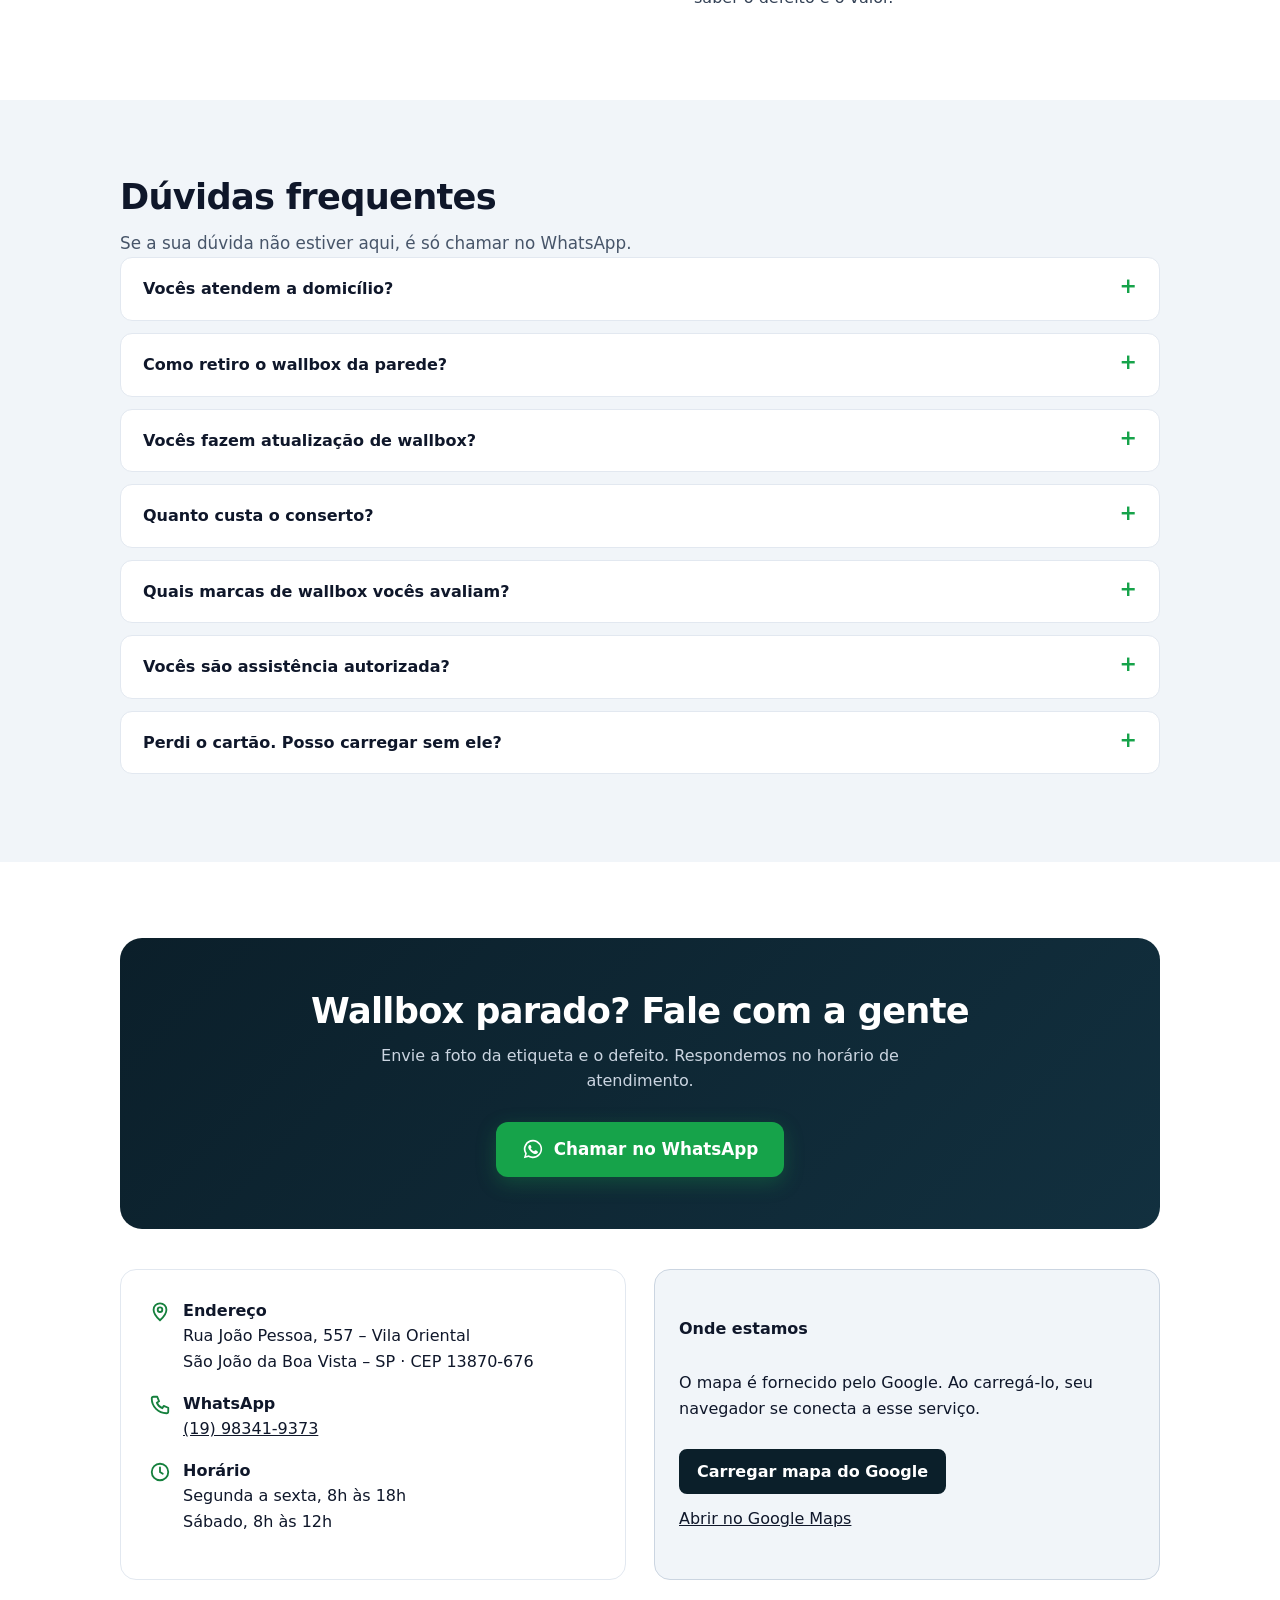
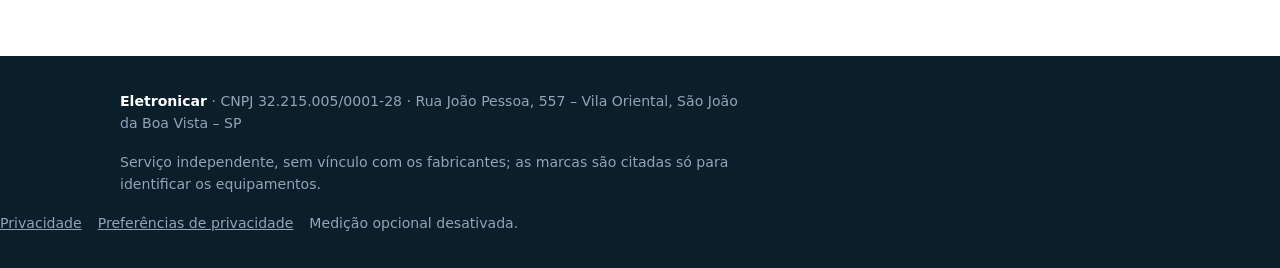
==== commit 6e7262de: "Ajusta textos às políticas de anúncios: remove 'desbloqueio' e afirmação de custo" ====
--- a/index.html
+++ b/index.html
@@ -142,12 +142,12 @@
  <p class="sub">Antes de trazer, veja as <a href="/wallbox-nao-liga/">tabelas de luzes e códigos de falha BYD, GWM/Zeeda/Zhida, Duosida, WEG e Intelbras</a>.</p>
  <p class="sub">Os problemas mais comuns em wallbox AC residencial. Se o seu não está na lista, mande uma mensagem: avaliamos pelo WhatsApp.</p>
  <div class="grid3">
-  <div class="card" id="cartao"><div class="ico"><svg><use href="#ok"/></svg></div><h3>Perdeu o cartão do wallbox?</h3><p>Desbloqueio de carregamento: desativamos a exigência do cartão RFID para você voltar a carregar sem ele. Serviço sujeito à avaliação do modelo. Envie uma foto da etiqueta pelo WhatsApp.</p></div>
+  <div class="card" id="cartao"><div class="ico"><svg><use href="#ok"/></svg></div><h3>Perdeu o cartão do wallbox?</h3><p>Reconfiguramos o acesso do seu wallbox para carregar sem o cartão RFID, em modelos compatíveis e somente a pedido do proprietário, após avaliação na bancada. Envie uma foto da etiqueta pelo WhatsApp.</p></div>
 
   <div class="card"><div class="ico"><svg viewBox="0 0 24 24"><path fill="none" stroke="currentColor" stroke-width="2" stroke-linecap="round" d="M12 3v8M7 6.3a8 8 0 1 0 10 0"/></svg></div><h3>Não liga</h3><p>Wallbox totalmente apagado, sem nenhuma luz ou tela.</p></div>
   <div class="card"><div class="ico"><svg viewBox="0 0 24 24"><path fill="none" stroke="currentColor" stroke-width="2" stroke-linejoin="round" d="M13 2 4 14h7l-1 8 9-12h-7z"/></svg></div><h3>Liga, mas não carrega</h3><p>Acende normalmente, mas não inicia ou interrompe a recarga do veículo.</p></div>
   <div class="card"><div class="ico"><svg viewBox="0 0 24 24"><path fill="none" stroke="currentColor" stroke-width="2" stroke-linecap="round" stroke-linejoin="round" d="M12 3 2 20h20L12 3Zm0 6v5m0 3v.5"/></svg></div><h3>Luz de erro ou desarme</h3><p>Indicação de falha, código de erro ou disjuntor que desarma ao carregar.</p></div>
-  <div class="card"><div class="ico"><svg viewBox="0 0 24 24"><path fill="none" stroke="currentColor" stroke-width="2" stroke-linecap="round" stroke-linejoin="round" d="M20 12a8 8 0 1 1-2.3-5.7M20 4v5h-5"/></svg></div><h3>Atualização de firmware</h3><p>Wallbox pedindo atualização ou travado em erro? Fazemos a atualização do firmware na bancada.</p></div>
+  <div class="card"><div class="ico"><svg viewBox="0 0 24 24"><path fill="none" stroke="currentColor" stroke-width="2" stroke-linecap="round" stroke-linejoin="round" d="M20 12a8 8 0 1 1-2.3-5.7M20 4v5h-5"/></svg></div><h3>Atualização de firmware</h3><p>Wallbox pedindo atualização ou travado em erro? Fazemos a atualização do firmware na bancada, em modelos compatíveis.</p></div>
  </div>
  <p style="margin:34px 0 10px;font-weight:700">Marcas atendidas</p>
  <div id="marcas">
@@ -176,7 +176,7 @@
  </div>
  <ul class="check">
   <li><svg><use href="#ok"/></svg><span><b>Diagnóstico em bancada</b>: identificamos o componente com defeito, em vez de trocar peças no escuro.</span></li>
-  <li><svg><use href="#ok"/></svg><span><b>Reparo da placa</b>: na maioria dos casos, sai mais em conta do que comprar outro wallbox.</span></li>
+  <li><svg><use href="#ok"/></svg><span><b>Reparo da placa</b>: quando o reparo é viável, costuma custar menos que um aparelho novo; você decide depois do orçamento.</span></li>
   <li><svg><use href="#ok"/></svg><span><b>Orçamento antes do serviço</b>: você decide depois de saber o defeito e o valor.</span></li>
  </ul>
 </div></section>
@@ -186,11 +186,11 @@
  <p class="sub">Se a sua dúvida não estiver aqui, é só chamar no WhatsApp.</p>
  <details><summary>Vocês atendem a domicílio?</summary><p>O diagnóstico e o reparo são feitos na loja, em bancada. Você traz o wallbox e retira depois do conserto.</p></details>
  <details><summary>Como retiro o wallbox da parede?</summary><p>Desligue o disjuntor do carregador antes de qualquer coisa. Se não tiver segurança para desconectar a fiação, peça ajuda a um eletricista.</p></details>
- <details><summary>Vocês fazem atualização de wallbox?</summary><p>Sim. Fazemos a atualização do firmware do wallbox na bancada. Antes, conferimos se o problema é mesmo de software ou se há defeito na placa.</p></details>
+ <details><summary>Vocês fazem atualização de wallbox?</summary><p>Sim, em modelos compatíveis. Fazemos a atualização do firmware do wallbox na bancada. Antes, conferimos se o problema é mesmo de software ou se há defeito na placa.</p></details>
  <details><summary>Quanto custa o conserto?</summary><p>Depende do defeito. O orçamento é passado depois do diagnóstico em bancada, antes de qualquer serviço.</p></details>
  <details><summary>Quais marcas de wallbox vocês avaliam?</summary><p>Recebemos pedidos para wallbox AC BYD/FinDreams, GWM/Zeeda/Zhida, Duosida, WEG WEMOB WALL e Intelbras Home, como o EVE 0074H. Envie a etiqueta e o sintoma: o atendimento depende da avaliação do modelo, das peças e das condições de teste. Somos um serviço independente, sem vínculo com os fabricantes.</p></details>
  <details><summary>Vocês são assistência autorizada?</summary><p>Não. A Eletronicar é um serviço independente de reparo eletrônico, sem vínculo com os fabricantes.</p></details>
- <details><summary>Perdi o cartão. Posso carregar sem ele?</summary><p>Sim. Fazemos o desbloqueio de carregamento: desativamos a exigência do cartão RFID em modelos compatíveis, após avaliação na bancada. O wallbox passa a permitir a recarga sem apresentar o cartão; quem tiver acesso ao equipamento poderá iniciar a carga. Envie a foto da etiqueta pelo WhatsApp para avaliarmos o seu modelo.</p></details>
+ <details><summary>Perdi o cartão. Posso carregar sem ele?</summary><p>Em modelos compatíveis, sim. A pedido do proprietário do equipamento, reconfiguramos o acesso para dispensar o cartão RFID, após avaliação na bancada. O wallbox passa a permitir a recarga sem apresentar o cartão; quem tiver acesso ao equipamento poderá iniciar a carga. Envie a foto da etiqueta pelo WhatsApp para avaliarmos o seu modelo.</p></details>
 </div></section>
 
 <section id="contato"><div class="wrap">
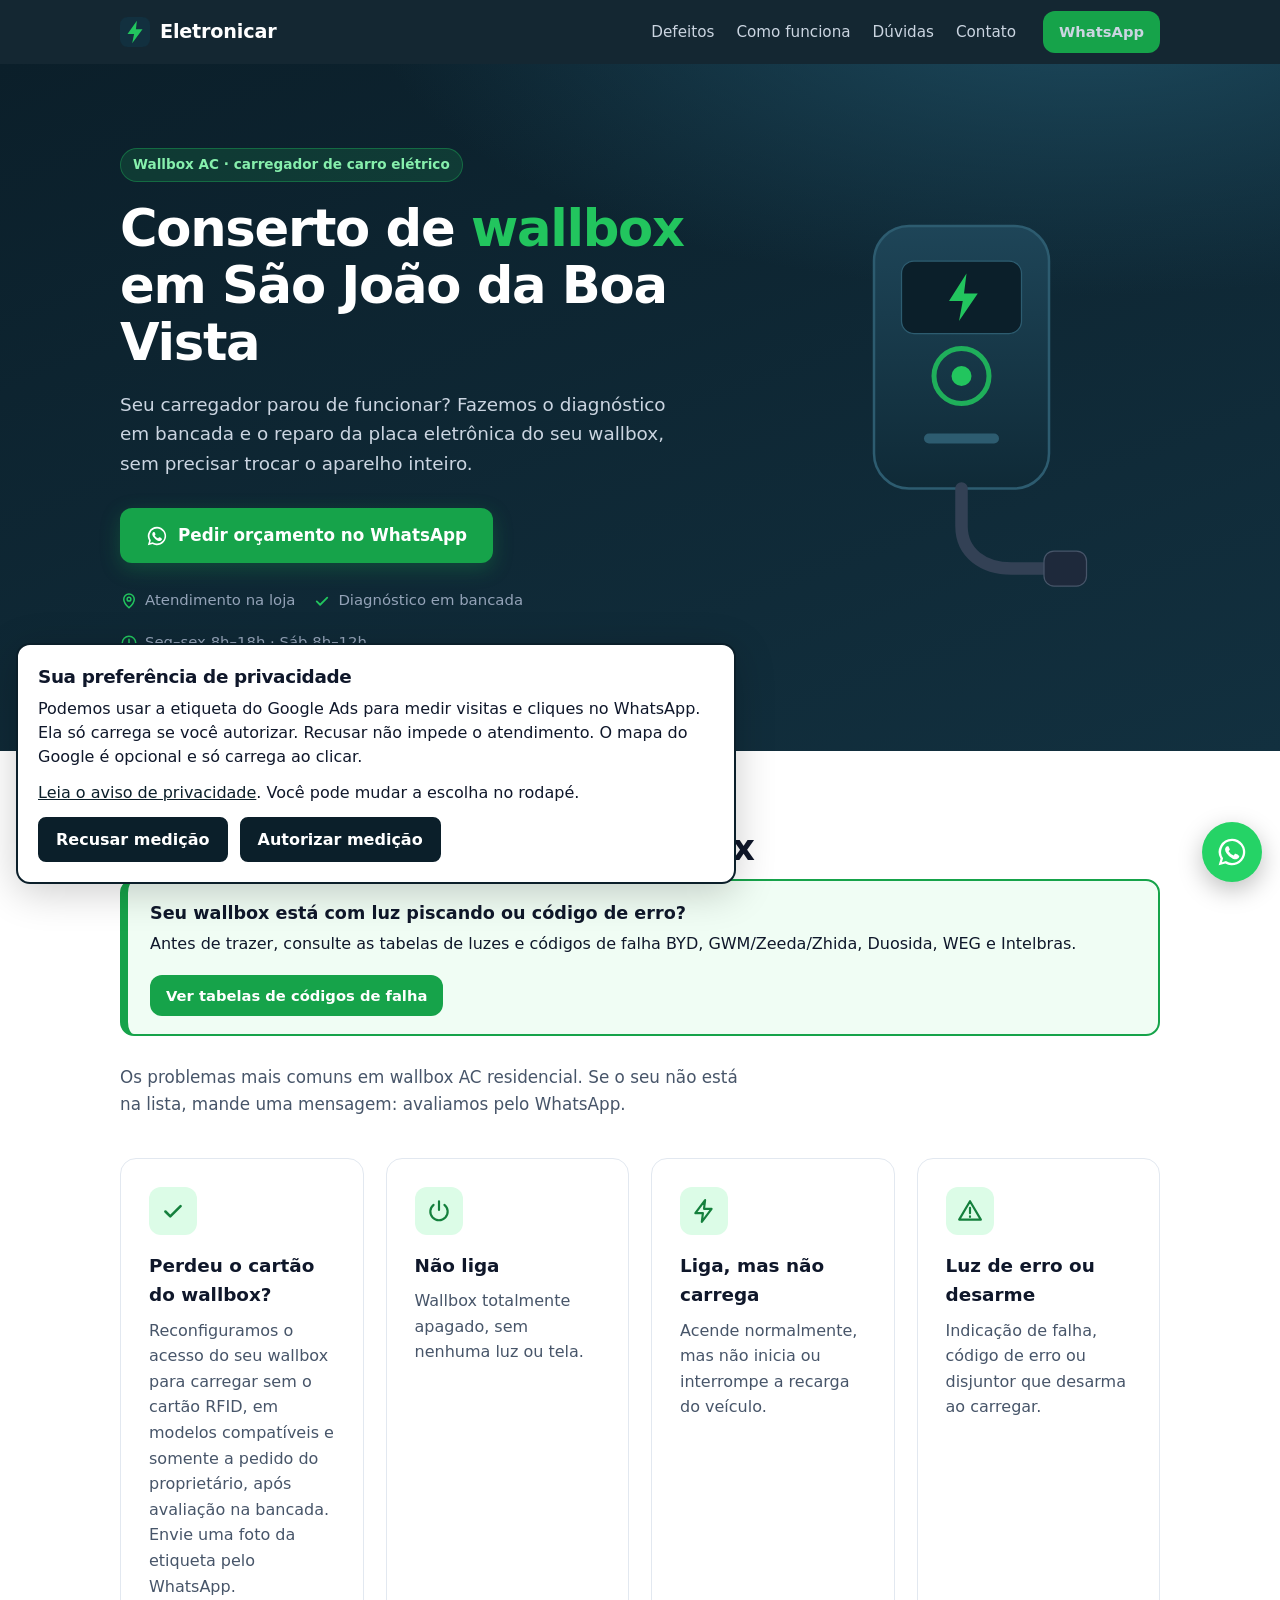
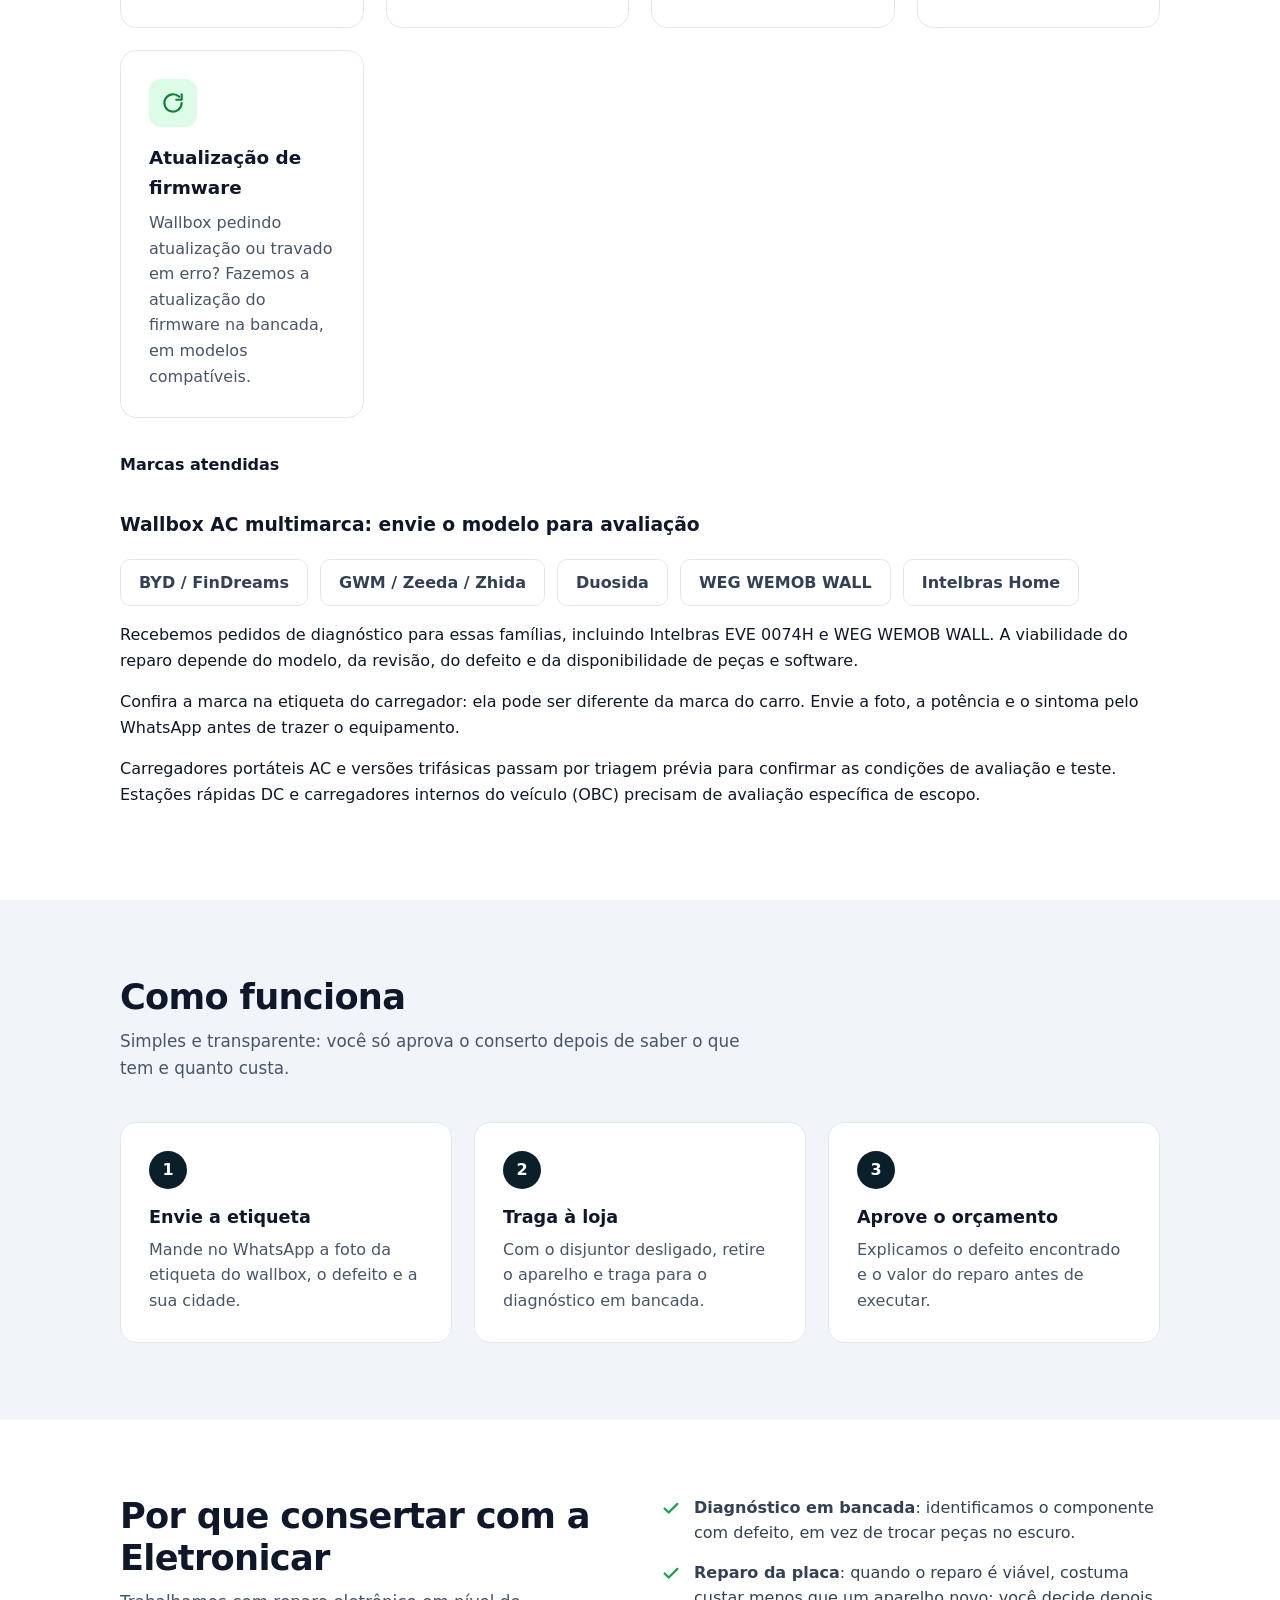
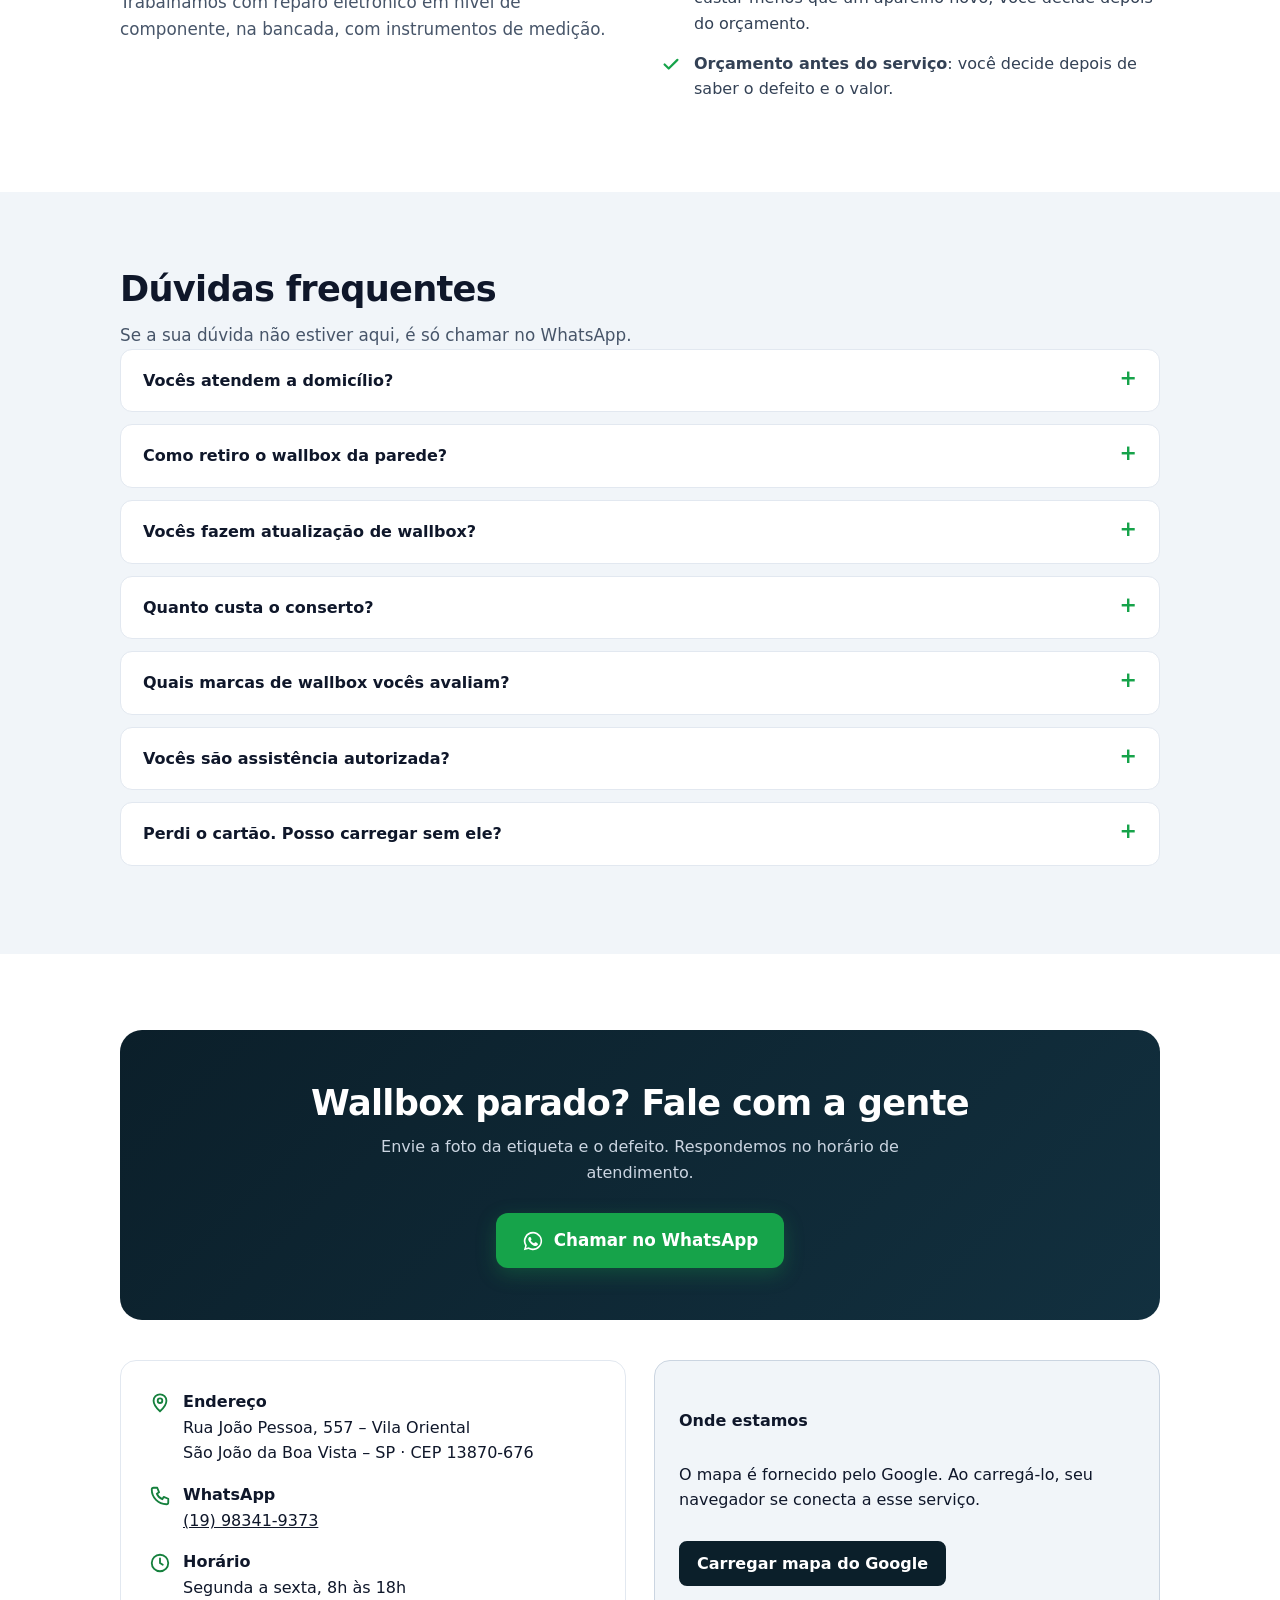
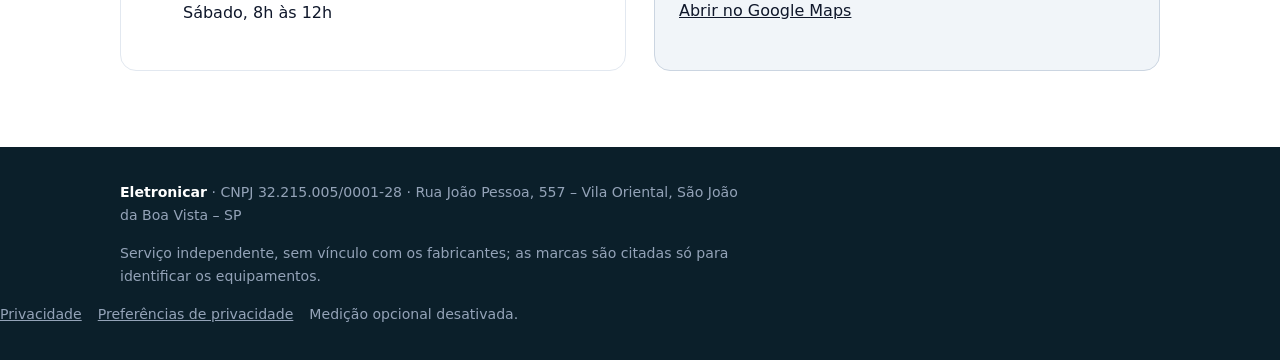
==== commit 50b7b101: "Destaca o aviso das tabelas de códigos de falha" ====
--- a/index.html
+++ b/index.html
@@ -48,6 +48,7 @@
 section.alt{background:var(--soft)}
 h2{font-size:clamp(1.6rem,3vw,2.2rem);letter-spacing:-.02em;margin:0 0 10px;line-height:1.2}
 .sub{color:var(--muted);margin:0 0 40px;max-width:640px;font-size:1.05rem}
+.aviso{display:flex;align-items:center;justify-content:space-between;gap:18px;flex-wrap:wrap;background:#f0fdf4;border:2px solid var(--green);border-left-width:8px;border-radius:14px;padding:18px 22px;margin:0 0 28px}.aviso b{display:block;font-size:1.1rem;margin-bottom:4px}.aviso span{color:var(--ink)}.aviso .btn{white-space:nowrap}
 .grid3{display:grid;grid-template-columns:repeat(auto-fit,minmax(220px,1fr));gap:22px}
 .card{background:#fff;border:1px solid var(--line);border-radius:16px;padding:28px;transition:box-shadow .2s,transform .2s}
 .card:hover{box-shadow:0 12px 30px rgba(15,23,42,.08);transform:translateY(-2px)}
@@ -139,7 +140,7 @@
 
 <section id="defeitos"><div class="wrap">
  <h2>Conserto e serviços para wallbox</h2>
- <p class="sub">Antes de trazer, veja as <a href="/wallbox-nao-liga/">tabelas de luzes e códigos de falha BYD, GWM/Zeeda/Zhida, Duosida, WEG e Intelbras</a>.</p>
+ <div class="aviso"><div><b>Seu wallbox está com luz piscando ou código de erro?</b><span>Antes de trazer, consulte as tabelas de luzes e códigos de falha BYD, GWM/Zeeda/Zhida, Duosida, WEG e Intelbras.</span></div><a class="btn sm" href="/wallbox-nao-liga/">Ver tabelas de códigos de falha</a></div>
  <p class="sub">Os problemas mais comuns em wallbox AC residencial. Se o seu não está na lista, mande uma mensagem: avaliamos pelo WhatsApp.</p>
  <div class="grid3">
   <div class="card" id="cartao"><div class="ico"><svg><use href="#ok"/></svg></div><h3>Perdeu o cartão do wallbox?</h3><p>Reconfiguramos o acesso do seu wallbox para carregar sem o cartão RFID, em modelos compatíveis e somente a pedido do proprietário, após avaliação na bancada. Envie uma foto da etiqueta pelo WhatsApp.</p></div>
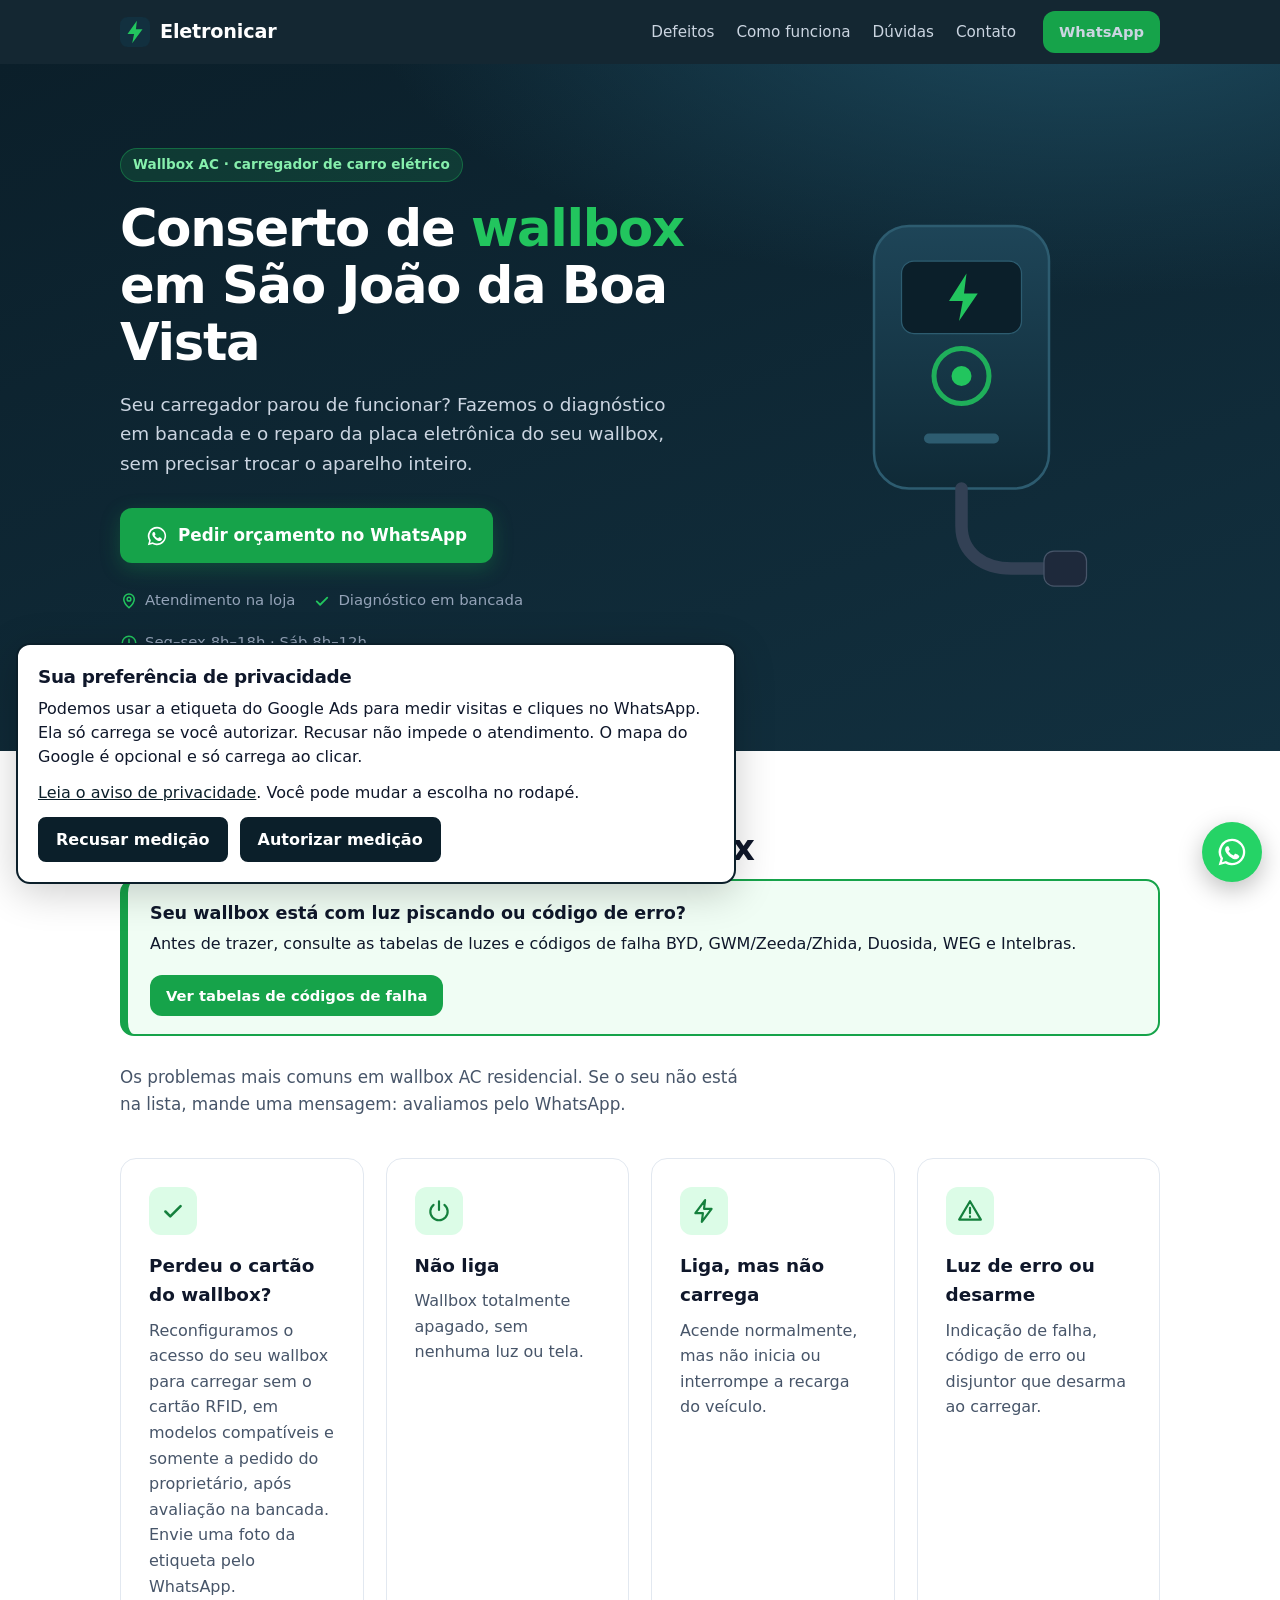
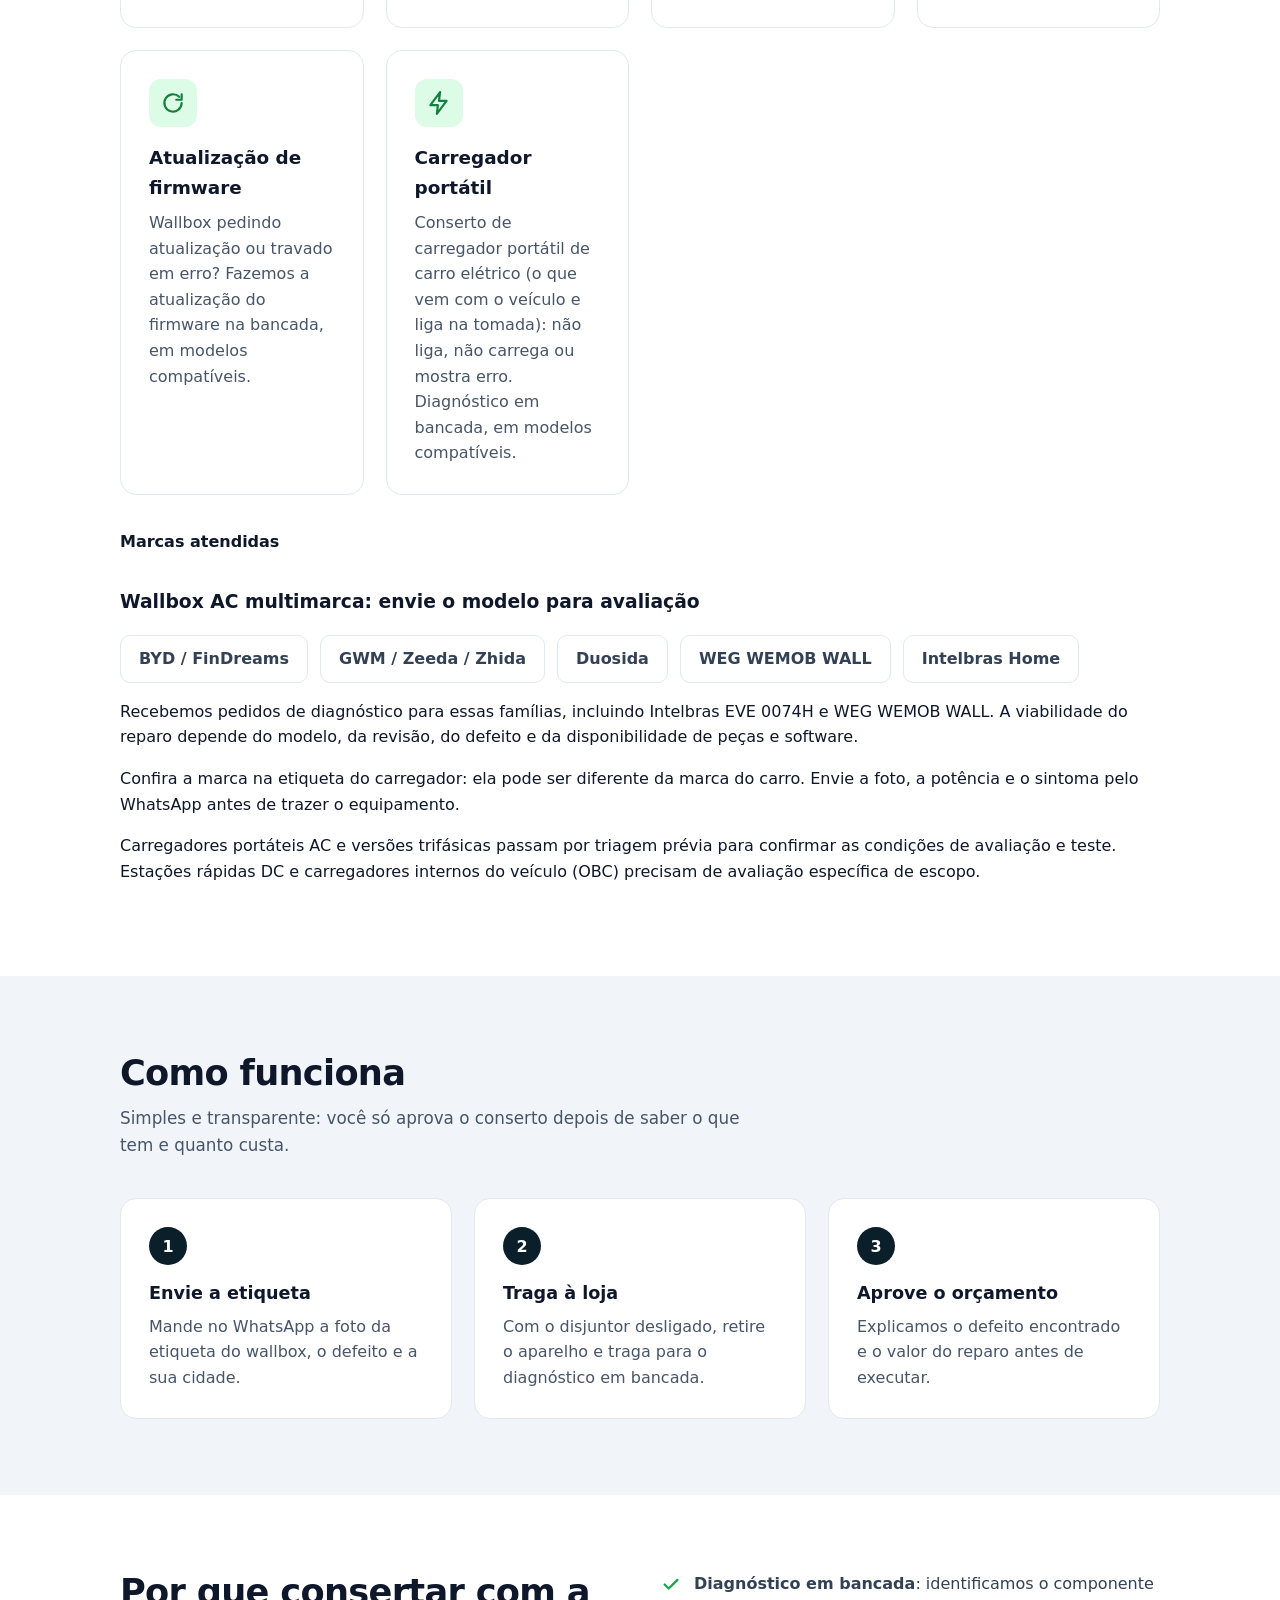
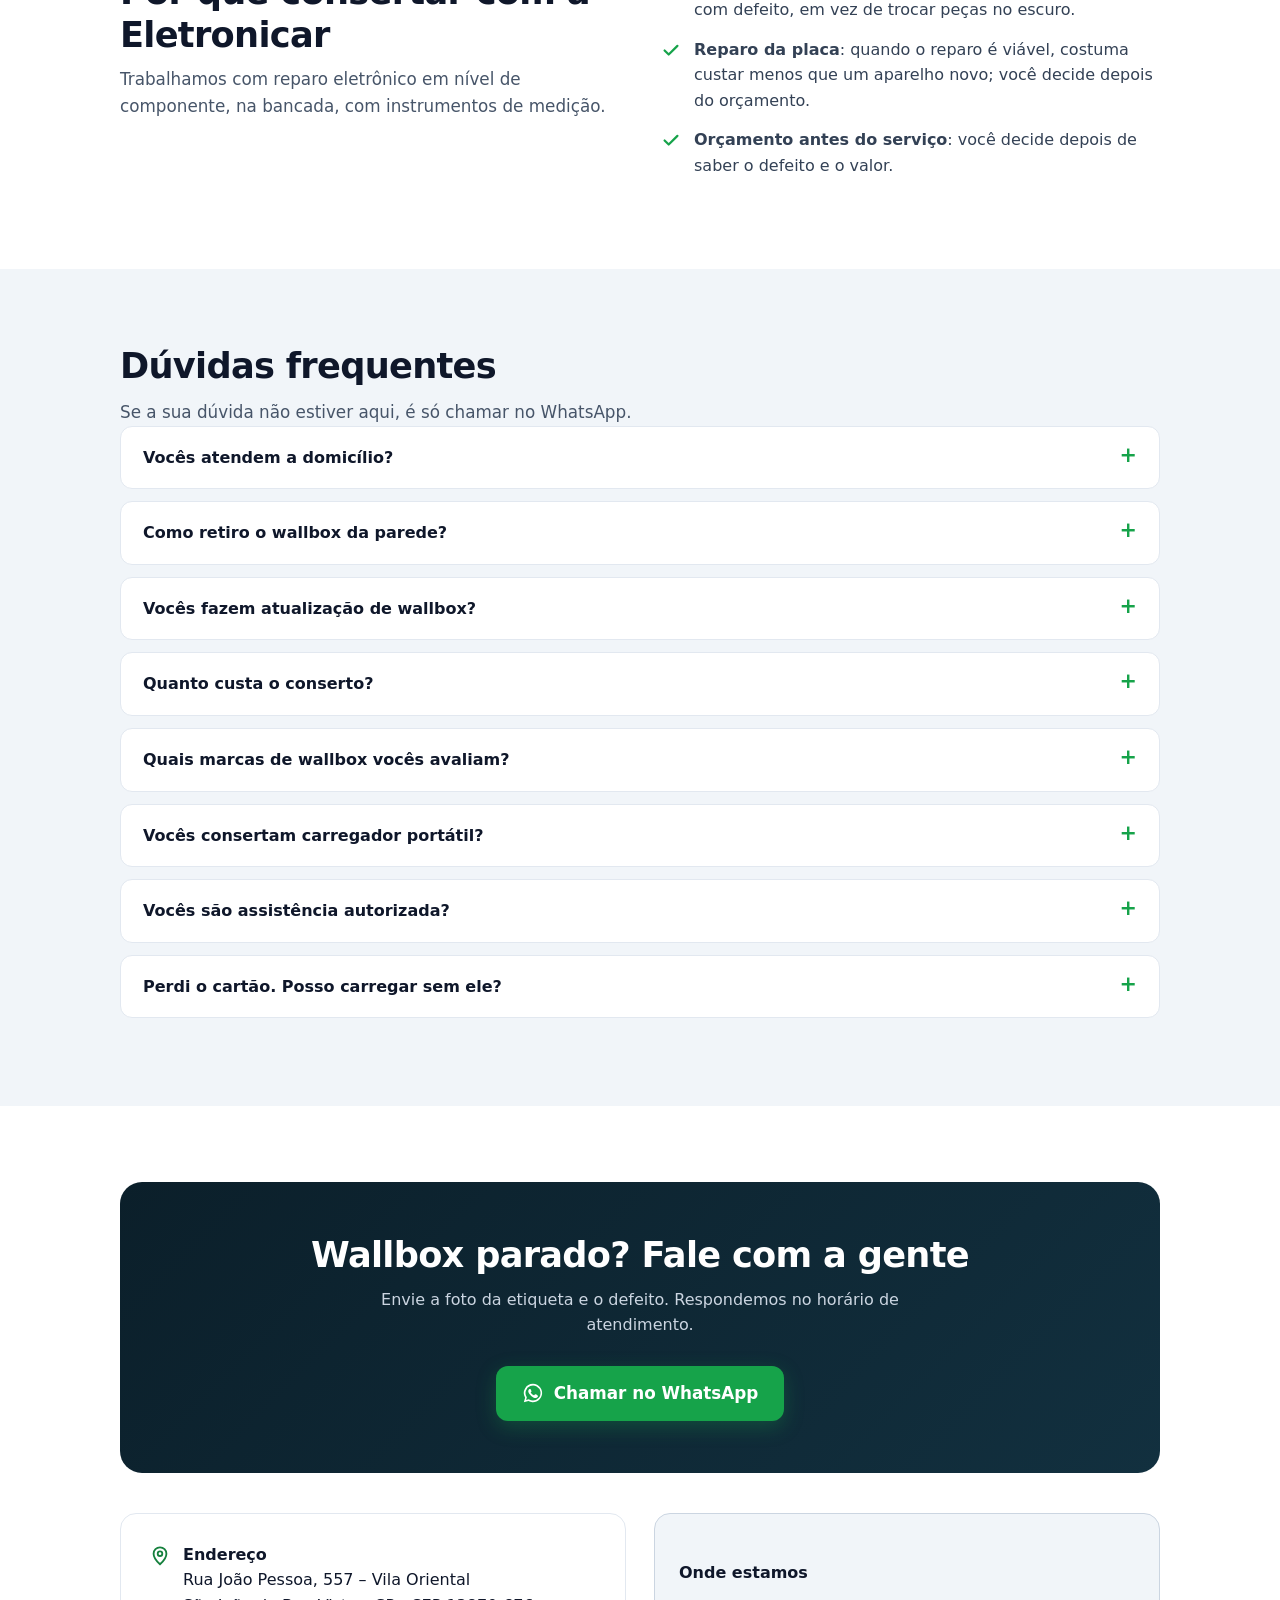
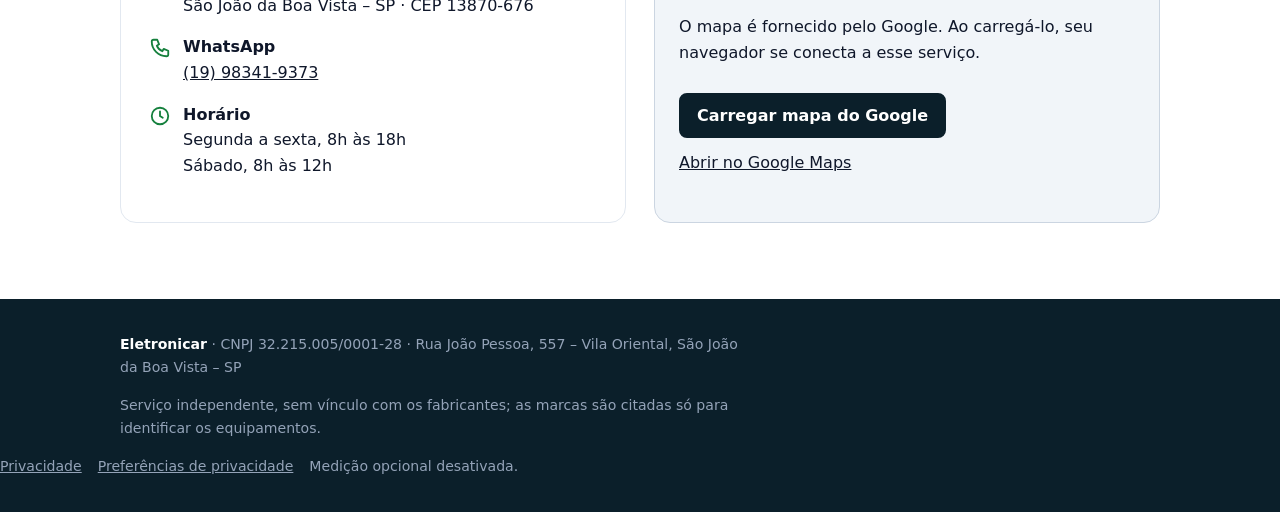
==== commit faafed6b: "Inclui conserto de carregador portátil" ====
--- a/index.html
+++ b/index.html
@@ -7,8 +7,8 @@
 <link rel="stylesheet" href="/assets/privacy.css">
 <script defer src="/assets/privacy.js"></script>
 <meta name="viewport" content="width=device-width,initial-scale=1">
-<title>Conserto de Wallbox em São João da Boa Vista · Eletronicar</title>
-<meta name="description" content="Diagnóstico e conserto de wallbox AC BYD, GWM, Zeeda, Zhida, Duosida, WEG e Intelbras, sujeito à avaliação. Eletronicar em São João da Boa Vista.">
+<title>Conserto de Wallbox e Carregador Portátil em São João da Boa Vista · Eletronicar</title>
+<meta name="description" content="Diagnóstico e conserto de wallbox AC e carregador portátil de carro elétrico BYD, GWM, Zeeda, Zhida, Duosida, WEG e Intelbras, sujeito à avaliação. Eletronicar em São João da Boa Vista.">
 <link rel="canonical" href="https://eletronicar.com.br/">
 <meta property="og:title" content="Eletronicar · Conserto de Wallbox">
 <meta property="og:description" content="Wallbox parou? Diagnóstico em bancada e reparo de placa. São João da Boa Vista e região.">
@@ -149,6 +149,7 @@
   <div class="card"><div class="ico"><svg viewBox="0 0 24 24"><path fill="none" stroke="currentColor" stroke-width="2" stroke-linejoin="round" d="M13 2 4 14h7l-1 8 9-12h-7z"/></svg></div><h3>Liga, mas não carrega</h3><p>Acende normalmente, mas não inicia ou interrompe a recarga do veículo.</p></div>
   <div class="card"><div class="ico"><svg viewBox="0 0 24 24"><path fill="none" stroke="currentColor" stroke-width="2" stroke-linecap="round" stroke-linejoin="round" d="M12 3 2 20h20L12 3Zm0 6v5m0 3v.5"/></svg></div><h3>Luz de erro ou desarme</h3><p>Indicação de falha, código de erro ou disjuntor que desarma ao carregar.</p></div>
   <div class="card"><div class="ico"><svg viewBox="0 0 24 24"><path fill="none" stroke="currentColor" stroke-width="2" stroke-linecap="round" stroke-linejoin="round" d="M20 12a8 8 0 1 1-2.3-5.7M20 4v5h-5"/></svg></div><h3>Atualização de firmware</h3><p>Wallbox pedindo atualização ou travado em erro? Fazemos a atualização do firmware na bancada, em modelos compatíveis.</p></div>
+  <div class="card"><div class="ico"><svg viewBox="0 0 24 24"><path fill="none" stroke="currentColor" stroke-width="2" stroke-linejoin="round" d="M13 2 4 14h7l-1 8 9-12h-7z"/></svg></div><h3>Carregador portátil</h3><p>Conserto de carregador portátil de carro elétrico (o que vem com o veículo e liga na tomada): não liga, não carrega ou mostra erro. Diagnóstico em bancada, em modelos compatíveis.</p></div>
  </div>
  <p style="margin:34px 0 10px;font-weight:700">Marcas atendidas</p>
  <div id="marcas">
@@ -190,6 +191,7 @@
  <details><summary>Vocês fazem atualização de wallbox?</summary><p>Sim, em modelos compatíveis. Fazemos a atualização do firmware do wallbox na bancada. Antes, conferimos se o problema é mesmo de software ou se há defeito na placa.</p></details>
  <details><summary>Quanto custa o conserto?</summary><p>Depende do defeito. O orçamento é passado depois do diagnóstico em bancada, antes de qualquer serviço.</p></details>
  <details><summary>Quais marcas de wallbox vocês avaliam?</summary><p>Recebemos pedidos para wallbox AC BYD/FinDreams, GWM/Zeeda/Zhida, Duosida, WEG WEMOB WALL e Intelbras Home, como o EVE 0074H. Envie a etiqueta e o sintoma: o atendimento depende da avaliação do modelo, das peças e das condições de teste. Somos um serviço independente, sem vínculo com os fabricantes.</p></details>
+  <details><summary>Vocês consertam carregador portátil?</summary><p>Sim, em modelos compatíveis. Avaliamos em bancada o carregador portátil de carro elétrico (aquele que vem com o veículo e liga na tomada) e passamos o orçamento antes do serviço. Envie a foto da etiqueta e o defeito pelo WhatsApp.</p></details>
  <details><summary>Vocês são assistência autorizada?</summary><p>Não. A Eletronicar é um serviço independente de reparo eletrônico, sem vínculo com os fabricantes.</p></details>
  <details><summary>Perdi o cartão. Posso carregar sem ele?</summary><p>Em modelos compatíveis, sim. A pedido do proprietário do equipamento, reconfiguramos o acesso para dispensar o cartão RFID, após avaliação na bancada. O wallbox passa a permitir a recarga sem apresentar o cartão; quem tiver acesso ao equipamento poderá iniciar a carga. Envie a foto da etiqueta pelo WhatsApp para avaliarmos o seu modelo.</p></details>
 </div></section>
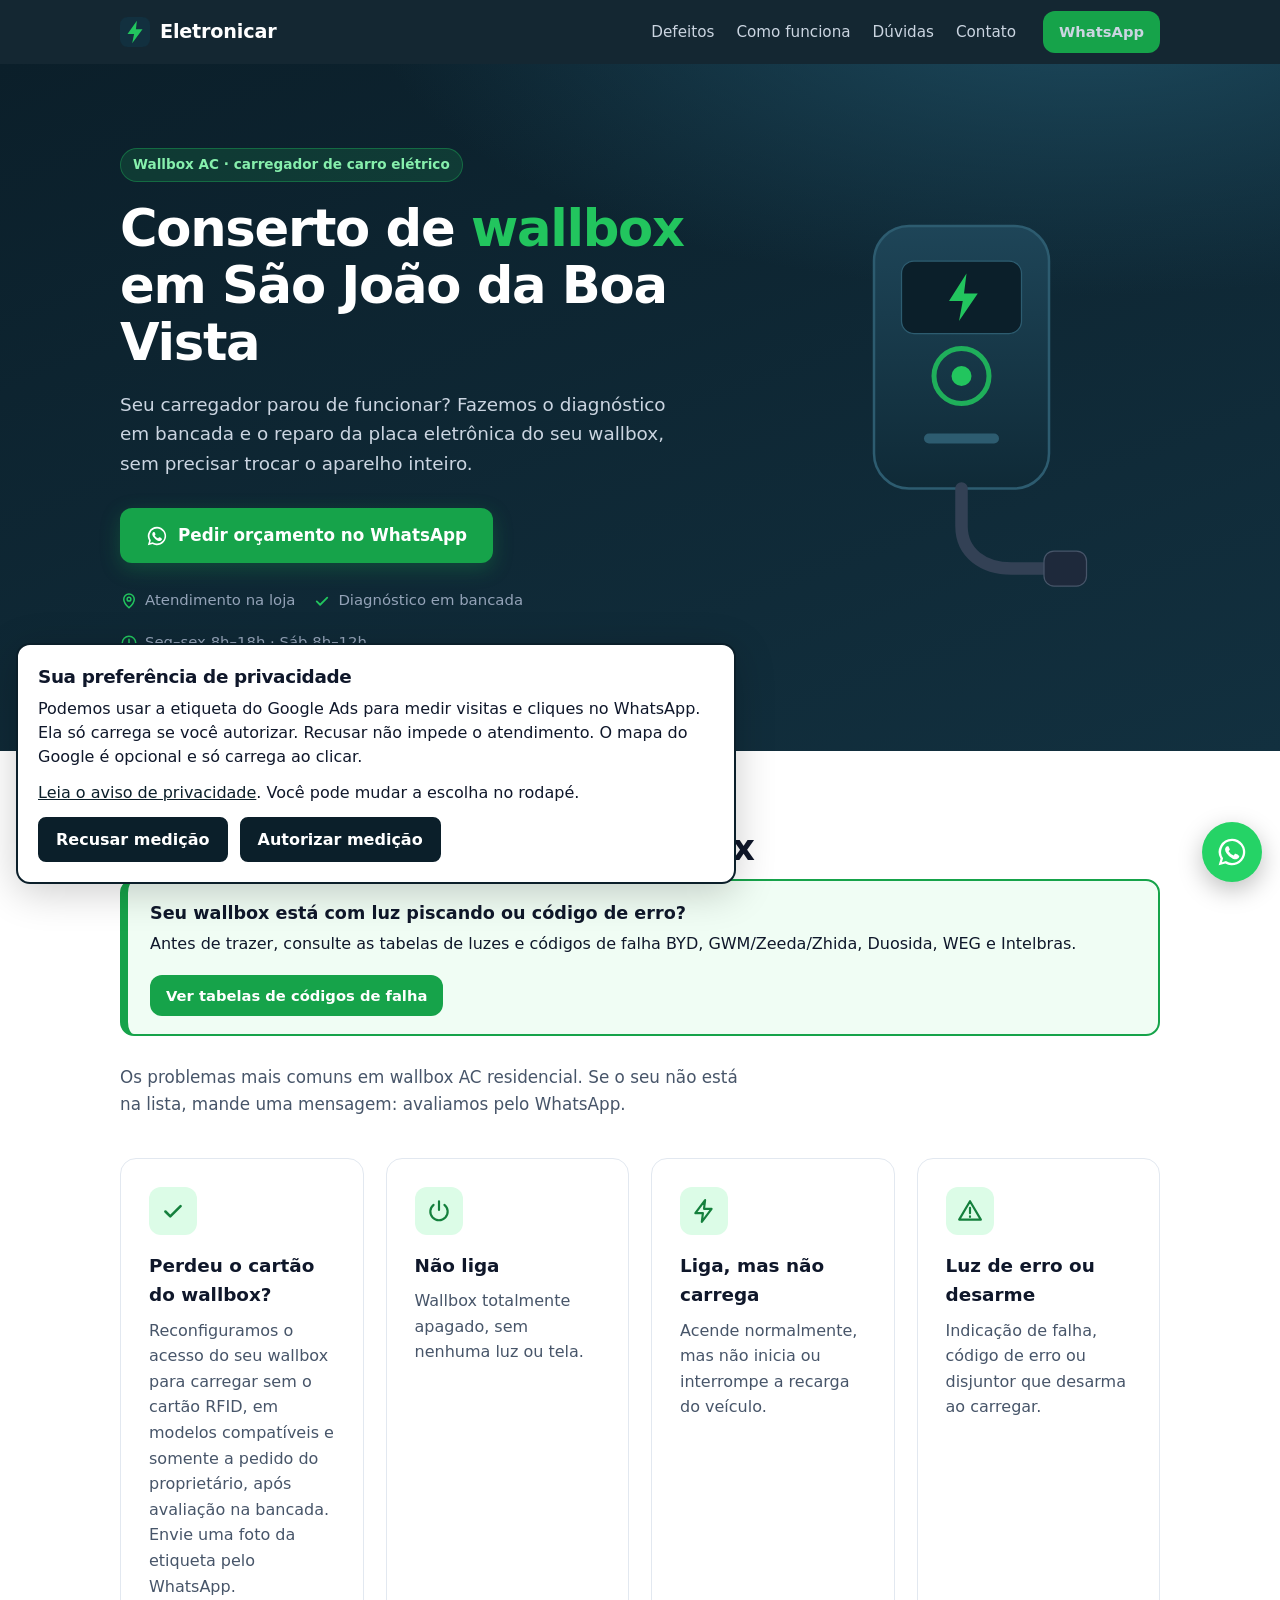
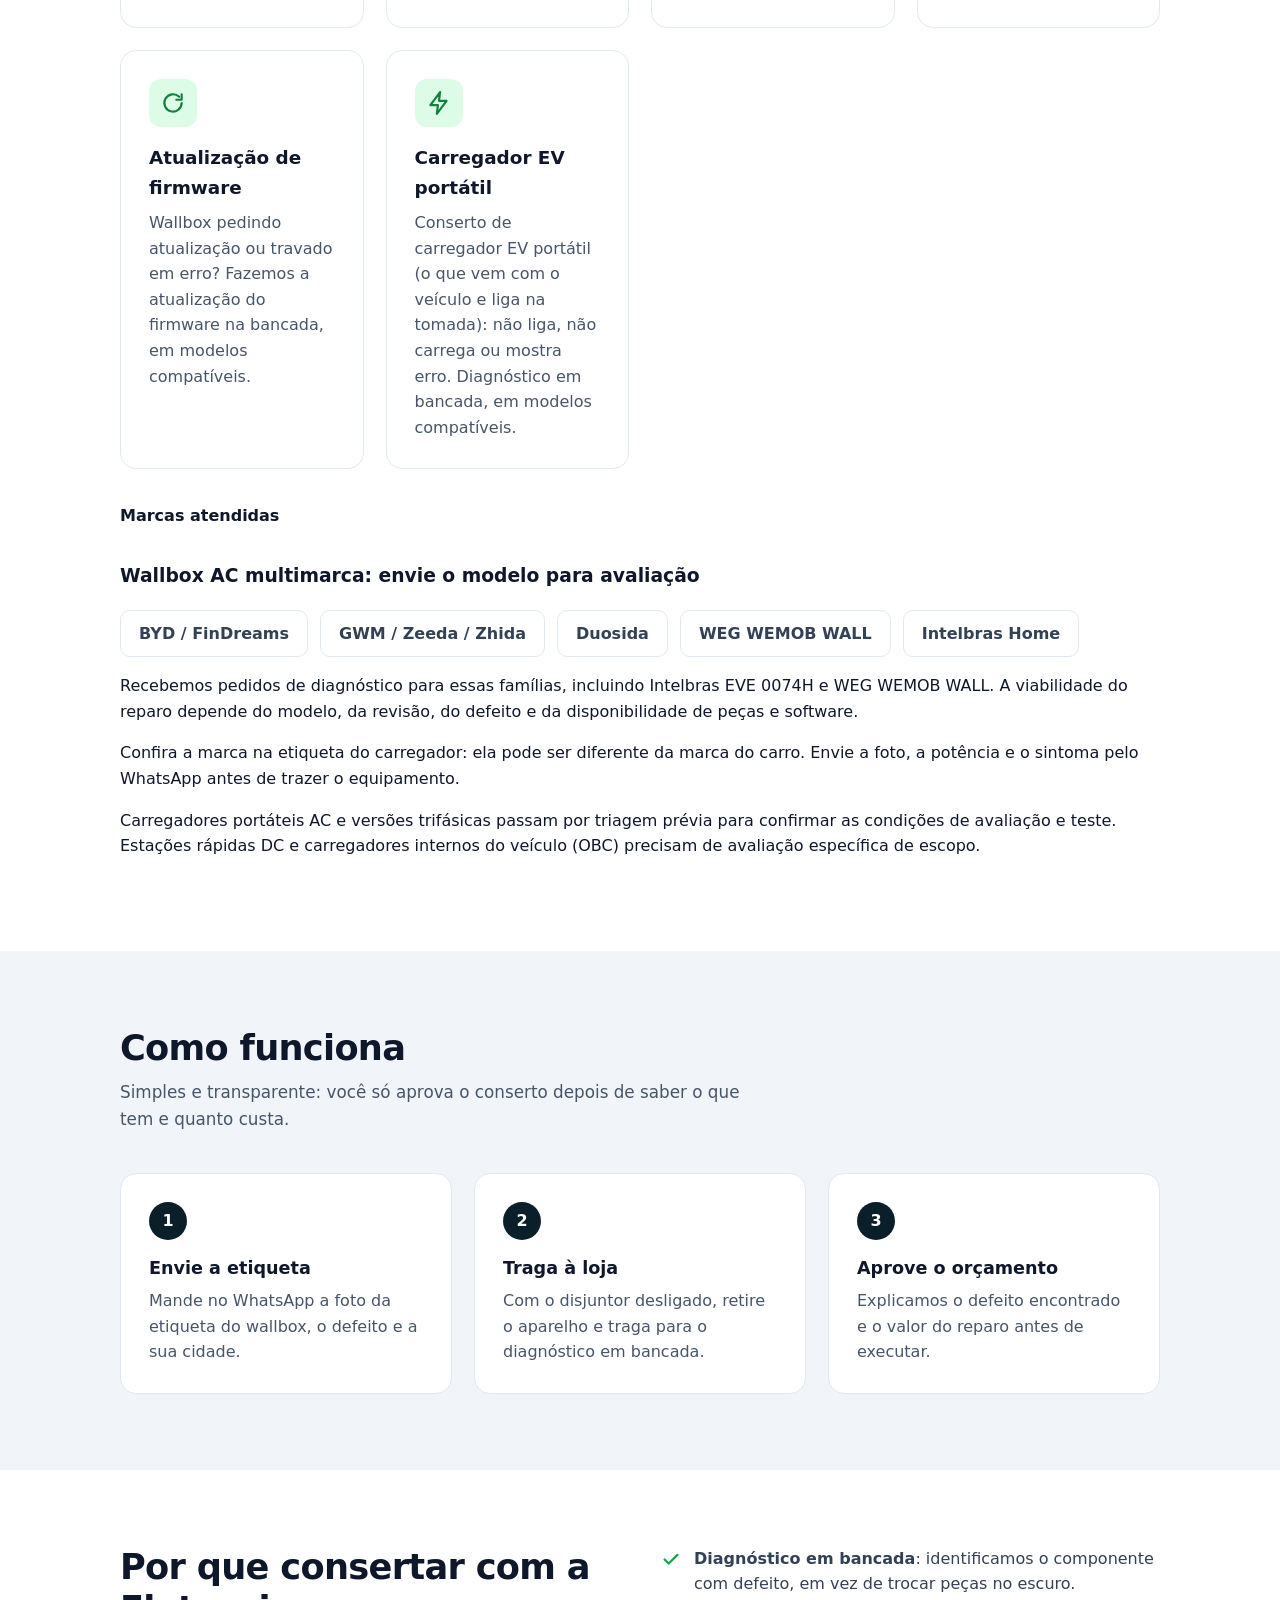
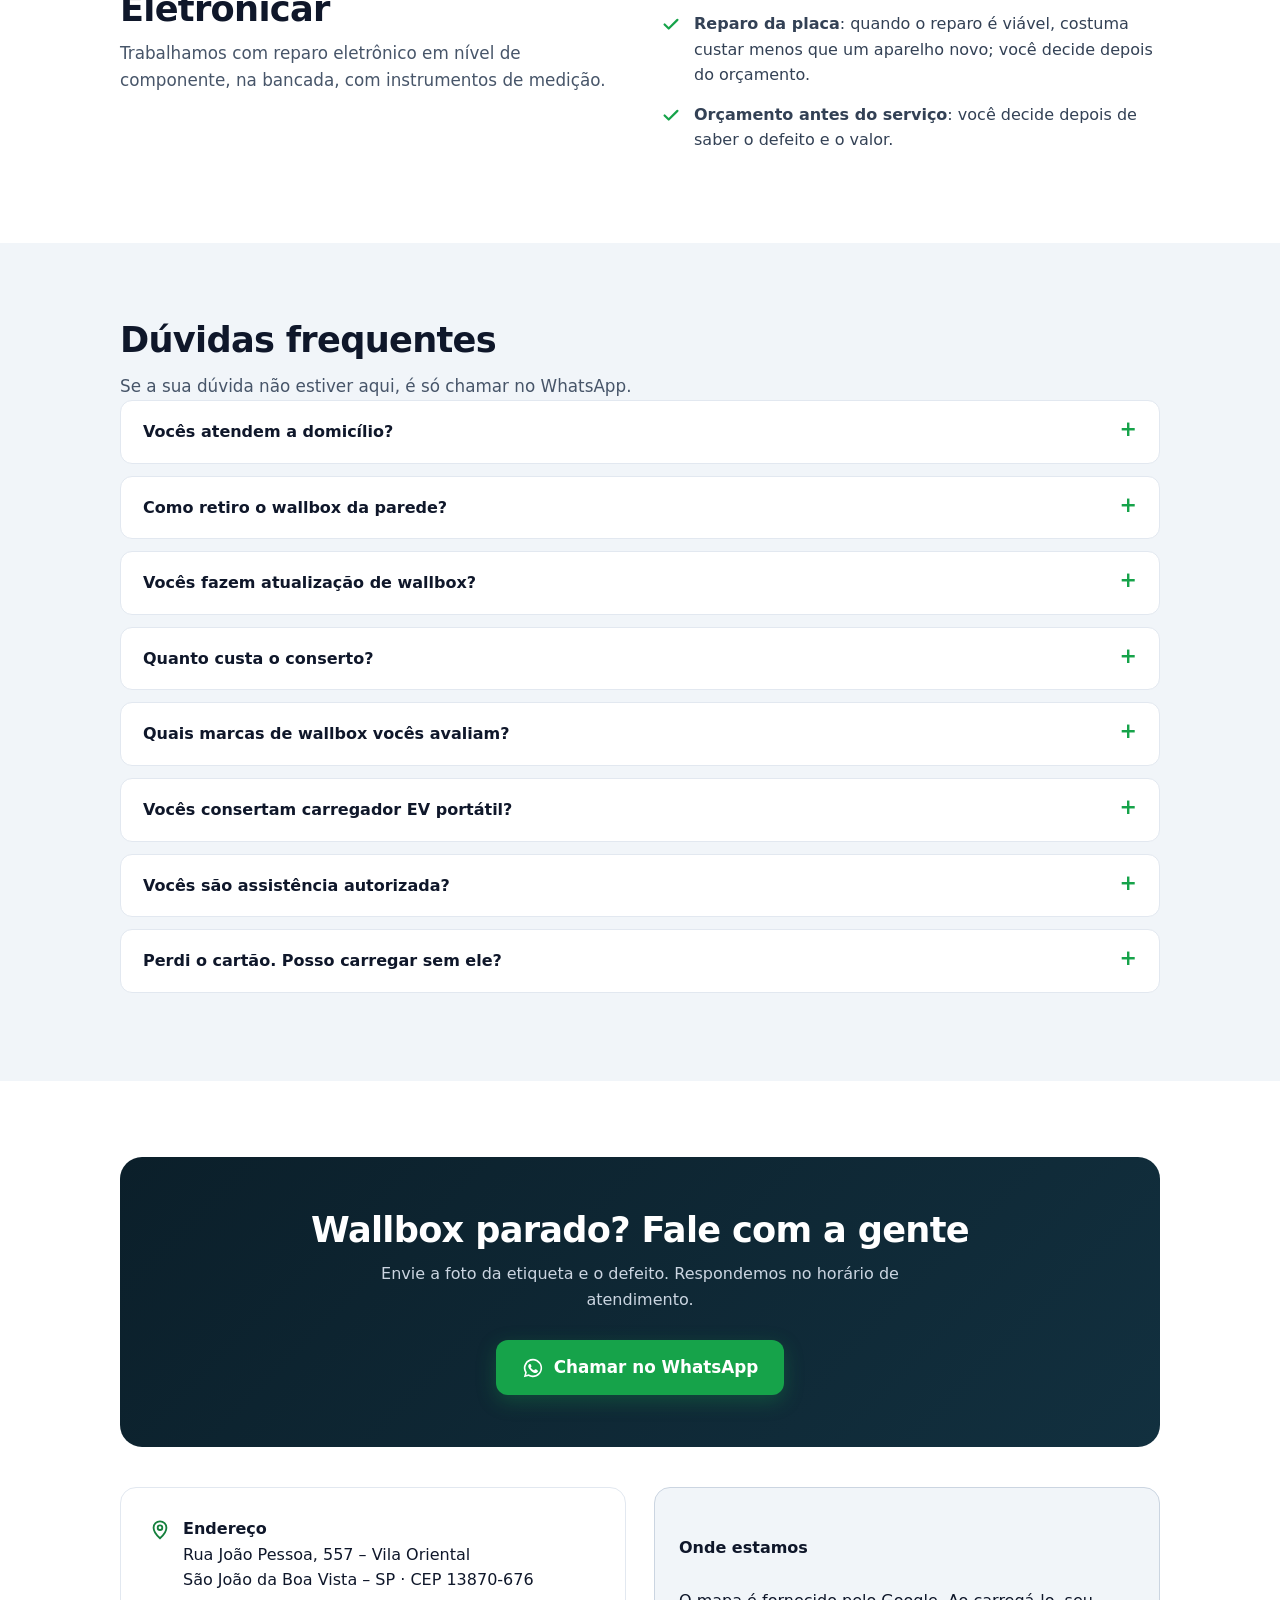
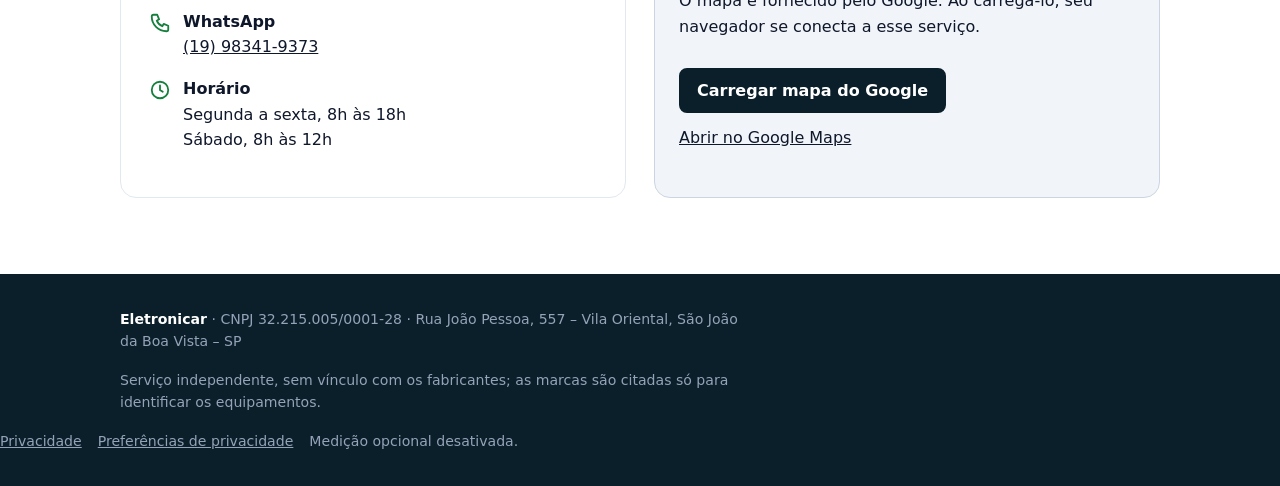
==== commit 0b727126: "Usa o termo carregador EV portátil" ====
--- a/index.html
+++ b/index.html
@@ -7,8 +7,8 @@
 <link rel="stylesheet" href="/assets/privacy.css">
 <script defer src="/assets/privacy.js"></script>
 <meta name="viewport" content="width=device-width,initial-scale=1">
-<title>Conserto de Wallbox e Carregador Portátil em São João da Boa Vista · Eletronicar</title>
-<meta name="description" content="Diagnóstico e conserto de wallbox AC e carregador portátil de carro elétrico BYD, GWM, Zeeda, Zhida, Duosida, WEG e Intelbras, sujeito à avaliação. Eletronicar em São João da Boa Vista.">
+<title>Conserto de Wallbox e Carregador EV Portátil em São João da Boa Vista · Eletronicar</title>
+<meta name="description" content="Diagnóstico e conserto de wallbox AC e carregador EV portátil BYD, GWM, Zeeda, Zhida, Duosida, WEG e Intelbras, sujeito à avaliação. Eletronicar em São João da Boa Vista.">
 <link rel="canonical" href="https://eletronicar.com.br/">
 <meta property="og:title" content="Eletronicar · Conserto de Wallbox">
 <meta property="og:description" content="Wallbox parou? Diagnóstico em bancada e reparo de placa. São João da Boa Vista e região.">
@@ -149,7 +149,7 @@
   <div class="card"><div class="ico"><svg viewBox="0 0 24 24"><path fill="none" stroke="currentColor" stroke-width="2" stroke-linejoin="round" d="M13 2 4 14h7l-1 8 9-12h-7z"/></svg></div><h3>Liga, mas não carrega</h3><p>Acende normalmente, mas não inicia ou interrompe a recarga do veículo.</p></div>
   <div class="card"><div class="ico"><svg viewBox="0 0 24 24"><path fill="none" stroke="currentColor" stroke-width="2" stroke-linecap="round" stroke-linejoin="round" d="M12 3 2 20h20L12 3Zm0 6v5m0 3v.5"/></svg></div><h3>Luz de erro ou desarme</h3><p>Indicação de falha, código de erro ou disjuntor que desarma ao carregar.</p></div>
   <div class="card"><div class="ico"><svg viewBox="0 0 24 24"><path fill="none" stroke="currentColor" stroke-width="2" stroke-linecap="round" stroke-linejoin="round" d="M20 12a8 8 0 1 1-2.3-5.7M20 4v5h-5"/></svg></div><h3>Atualização de firmware</h3><p>Wallbox pedindo atualização ou travado em erro? Fazemos a atualização do firmware na bancada, em modelos compatíveis.</p></div>
-  <div class="card"><div class="ico"><svg viewBox="0 0 24 24"><path fill="none" stroke="currentColor" stroke-width="2" stroke-linejoin="round" d="M13 2 4 14h7l-1 8 9-12h-7z"/></svg></div><h3>Carregador portátil</h3><p>Conserto de carregador portátil de carro elétrico (o que vem com o veículo e liga na tomada): não liga, não carrega ou mostra erro. Diagnóstico em bancada, em modelos compatíveis.</p></div>
+  <div class="card"><div class="ico"><svg viewBox="0 0 24 24"><path fill="none" stroke="currentColor" stroke-width="2" stroke-linejoin="round" d="M13 2 4 14h7l-1 8 9-12h-7z"/></svg></div><h3>Carregador EV portátil</h3><p>Conserto de carregador EV portátil (o que vem com o veículo e liga na tomada): não liga, não carrega ou mostra erro. Diagnóstico em bancada, em modelos compatíveis.</p></div>
  </div>
  <p style="margin:34px 0 10px;font-weight:700">Marcas atendidas</p>
  <div id="marcas">
@@ -191,7 +191,7 @@
  <details><summary>Vocês fazem atualização de wallbox?</summary><p>Sim, em modelos compatíveis. Fazemos a atualização do firmware do wallbox na bancada. Antes, conferimos se o problema é mesmo de software ou se há defeito na placa.</p></details>
  <details><summary>Quanto custa o conserto?</summary><p>Depende do defeito. O orçamento é passado depois do diagnóstico em bancada, antes de qualquer serviço.</p></details>
  <details><summary>Quais marcas de wallbox vocês avaliam?</summary><p>Recebemos pedidos para wallbox AC BYD/FinDreams, GWM/Zeeda/Zhida, Duosida, WEG WEMOB WALL e Intelbras Home, como o EVE 0074H. Envie a etiqueta e o sintoma: o atendimento depende da avaliação do modelo, das peças e das condições de teste. Somos um serviço independente, sem vínculo com os fabricantes.</p></details>
-  <details><summary>Vocês consertam carregador portátil?</summary><p>Sim, em modelos compatíveis. Avaliamos em bancada o carregador portátil de carro elétrico (aquele que vem com o veículo e liga na tomada) e passamos o orçamento antes do serviço. Envie a foto da etiqueta e o defeito pelo WhatsApp.</p></details>
+  <details><summary>Vocês consertam carregador EV portátil?</summary><p>Sim, em modelos compatíveis. Avaliamos em bancada o carregador EV portátil (aquele que vem com o veículo e liga na tomada) e passamos o orçamento antes do serviço. Envie a foto da etiqueta e o defeito pelo WhatsApp.</p></details>
  <details><summary>Vocês são assistência autorizada?</summary><p>Não. A Eletronicar é um serviço independente de reparo eletrônico, sem vínculo com os fabricantes.</p></details>
  <details><summary>Perdi o cartão. Posso carregar sem ele?</summary><p>Em modelos compatíveis, sim. A pedido do proprietário do equipamento, reconfiguramos o acesso para dispensar o cartão RFID, após avaliação na bancada. O wallbox passa a permitir a recarga sem apresentar o cartão; quem tiver acesso ao equipamento poderá iniciar a carga. Envie a foto da etiqueta pelo WhatsApp para avaliarmos o seu modelo.</p></details>
 </div></section>
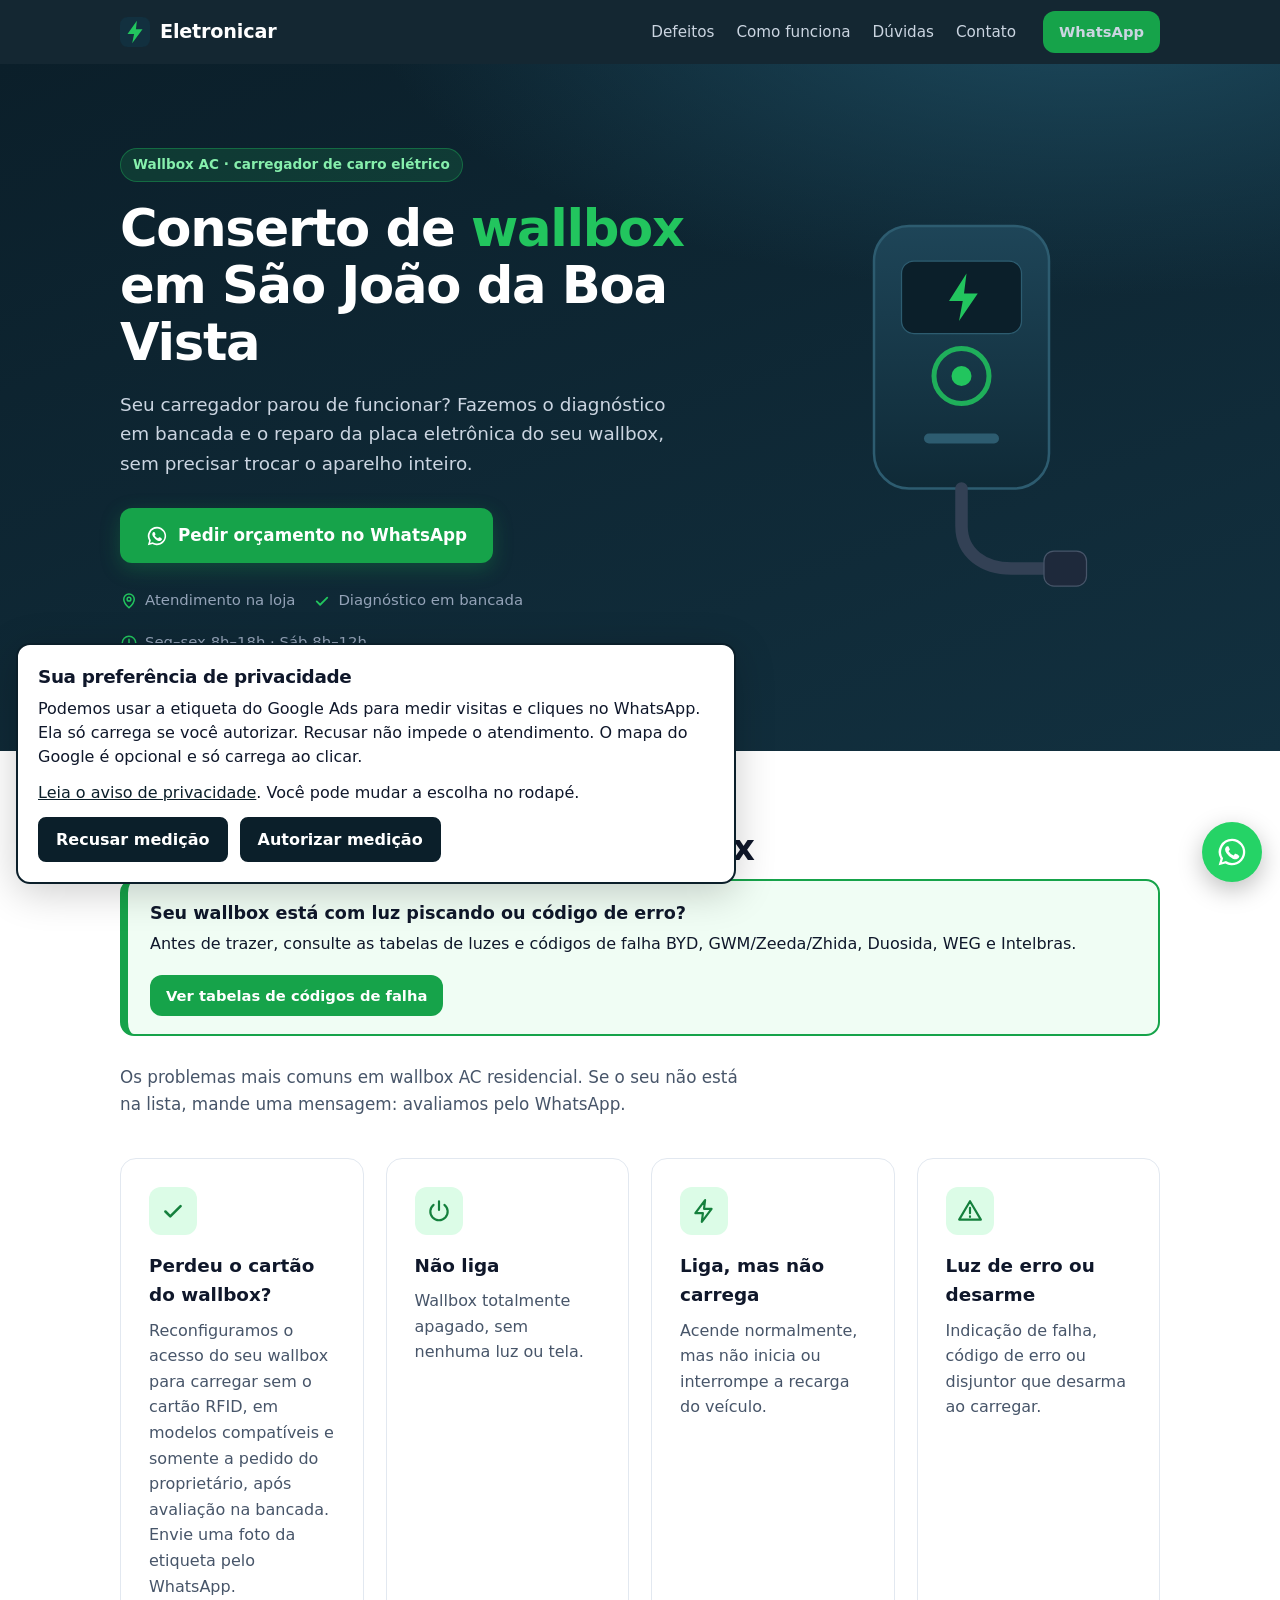
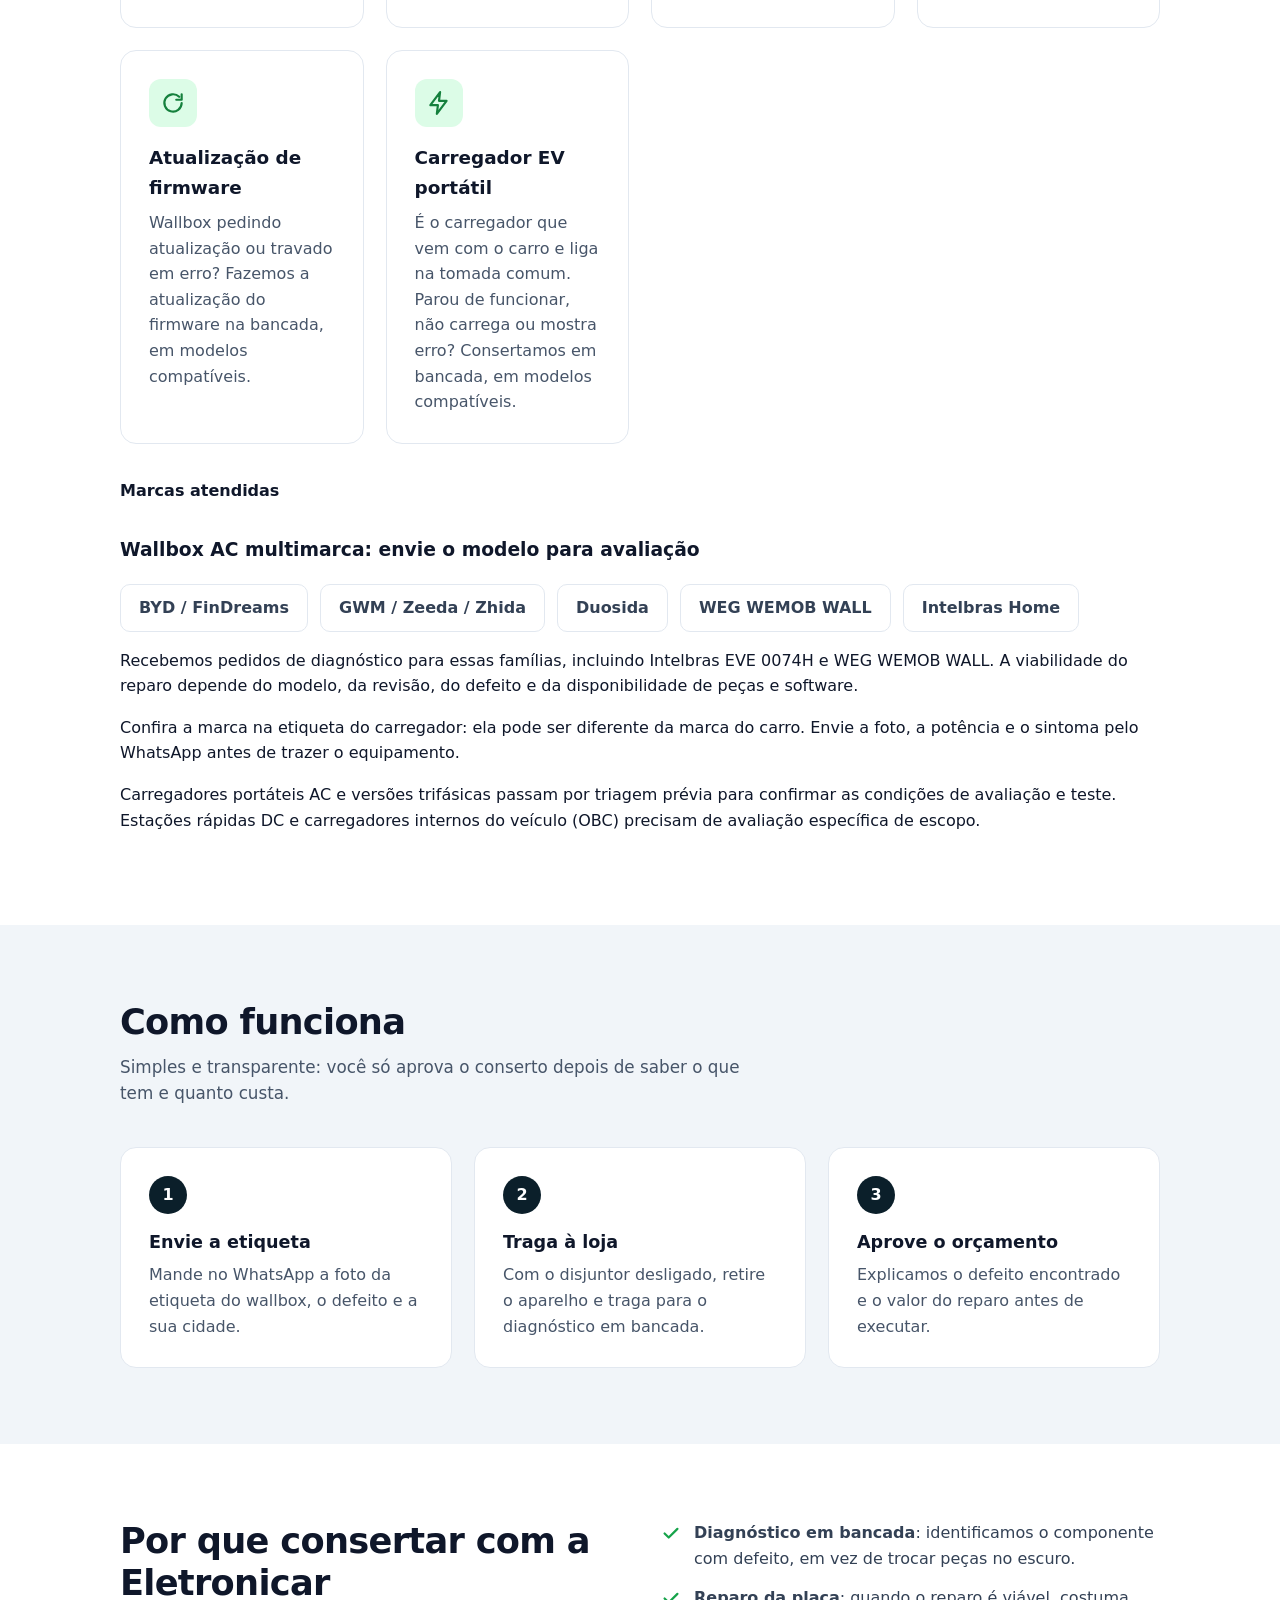
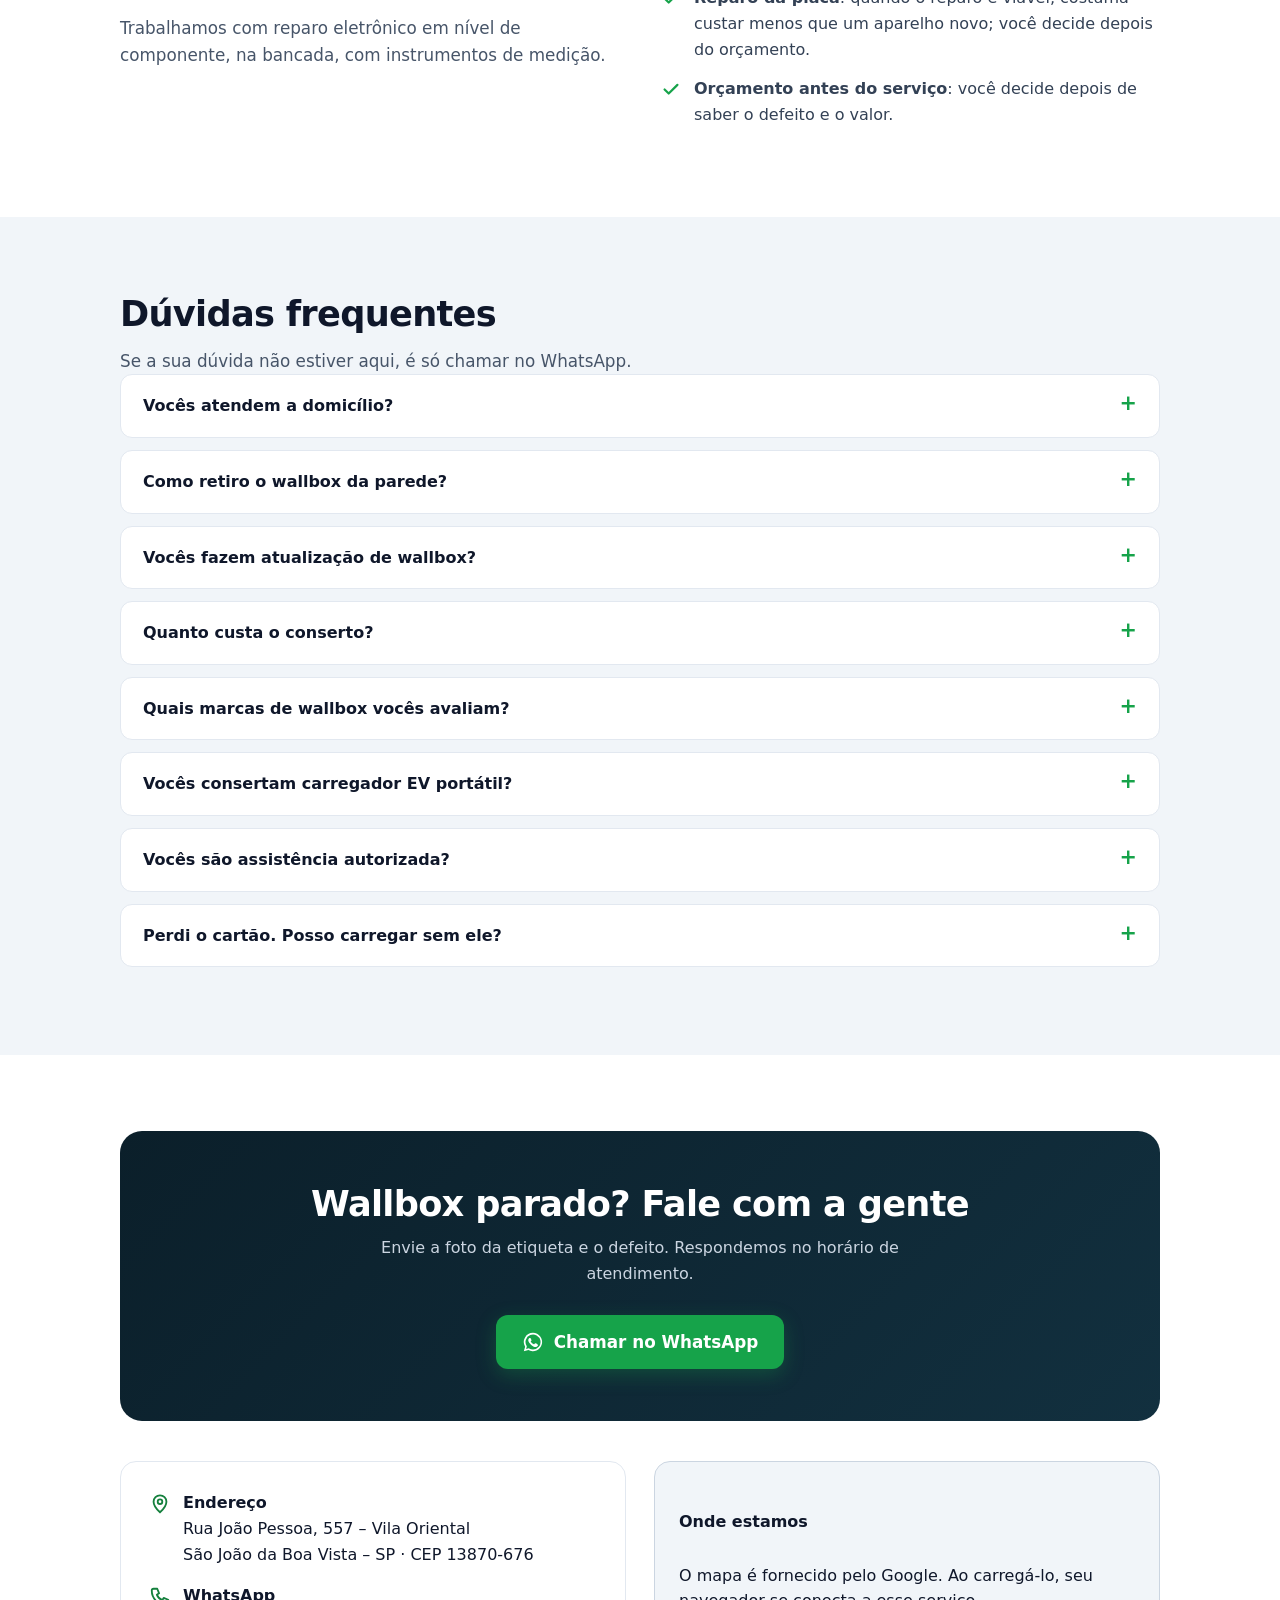
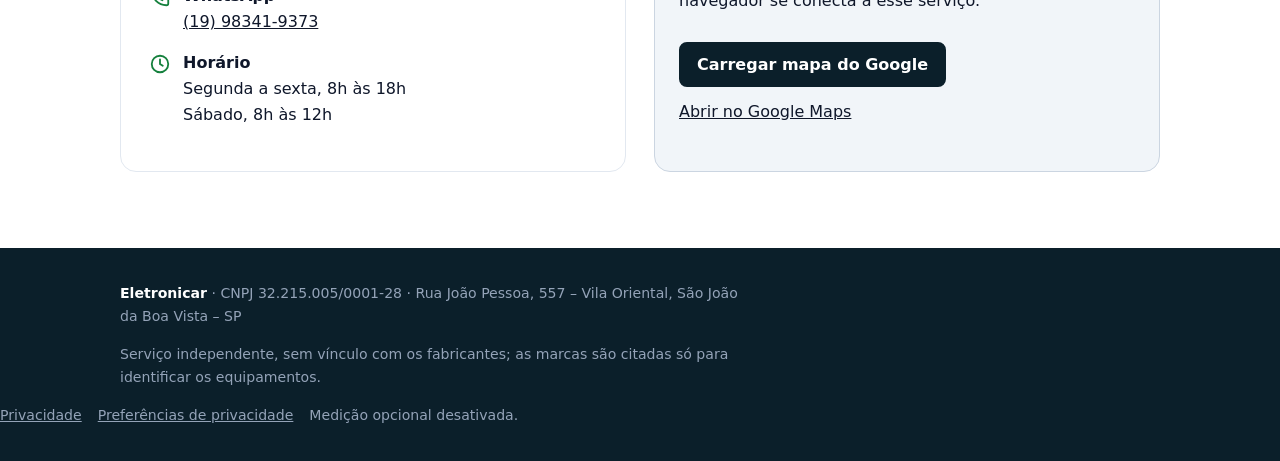
==== commit 12798d74: "Simplifica o texto do carregador EV portátil" ====
--- a/index.html
+++ b/index.html
@@ -149,7 +149,7 @@
   <div class="card"><div class="ico"><svg viewBox="0 0 24 24"><path fill="none" stroke="currentColor" stroke-width="2" stroke-linejoin="round" d="M13 2 4 14h7l-1 8 9-12h-7z"/></svg></div><h3>Liga, mas não carrega</h3><p>Acende normalmente, mas não inicia ou interrompe a recarga do veículo.</p></div>
   <div class="card"><div class="ico"><svg viewBox="0 0 24 24"><path fill="none" stroke="currentColor" stroke-width="2" stroke-linecap="round" stroke-linejoin="round" d="M12 3 2 20h20L12 3Zm0 6v5m0 3v.5"/></svg></div><h3>Luz de erro ou desarme</h3><p>Indicação de falha, código de erro ou disjuntor que desarma ao carregar.</p></div>
   <div class="card"><div class="ico"><svg viewBox="0 0 24 24"><path fill="none" stroke="currentColor" stroke-width="2" stroke-linecap="round" stroke-linejoin="round" d="M20 12a8 8 0 1 1-2.3-5.7M20 4v5h-5"/></svg></div><h3>Atualização de firmware</h3><p>Wallbox pedindo atualização ou travado em erro? Fazemos a atualização do firmware na bancada, em modelos compatíveis.</p></div>
-  <div class="card"><div class="ico"><svg viewBox="0 0 24 24"><path fill="none" stroke="currentColor" stroke-width="2" stroke-linejoin="round" d="M13 2 4 14h7l-1 8 9-12h-7z"/></svg></div><h3>Carregador EV portátil</h3><p>Conserto de carregador EV portátil (o que vem com o veículo e liga na tomada): não liga, não carrega ou mostra erro. Diagnóstico em bancada, em modelos compatíveis.</p></div>
+  <div class="card"><div class="ico"><svg viewBox="0 0 24 24"><path fill="none" stroke="currentColor" stroke-width="2" stroke-linejoin="round" d="M13 2 4 14h7l-1 8 9-12h-7z"/></svg></div><h3>Carregador EV portátil</h3><p>É o carregador que vem com o carro e liga na tomada comum. Parou de funcionar, não carrega ou mostra erro? Consertamos em bancada, em modelos compatíveis.</p></div>
  </div>
  <p style="margin:34px 0 10px;font-weight:700">Marcas atendidas</p>
  <div id="marcas">
@@ -191,7 +191,7 @@
  <details><summary>Vocês fazem atualização de wallbox?</summary><p>Sim, em modelos compatíveis. Fazemos a atualização do firmware do wallbox na bancada. Antes, conferimos se o problema é mesmo de software ou se há defeito na placa.</p></details>
  <details><summary>Quanto custa o conserto?</summary><p>Depende do defeito. O orçamento é passado depois do diagnóstico em bancada, antes de qualquer serviço.</p></details>
  <details><summary>Quais marcas de wallbox vocês avaliam?</summary><p>Recebemos pedidos para wallbox AC BYD/FinDreams, GWM/Zeeda/Zhida, Duosida, WEG WEMOB WALL e Intelbras Home, como o EVE 0074H. Envie a etiqueta e o sintoma: o atendimento depende da avaliação do modelo, das peças e das condições de teste. Somos um serviço independente, sem vínculo com os fabricantes.</p></details>
-  <details><summary>Vocês consertam carregador EV portátil?</summary><p>Sim, em modelos compatíveis. Avaliamos em bancada o carregador EV portátil (aquele que vem com o veículo e liga na tomada) e passamos o orçamento antes do serviço. Envie a foto da etiqueta e o defeito pelo WhatsApp.</p></details>
+  <details><summary>Vocês consertam carregador EV portátil?</summary><p>Sim, em modelos compatíveis. É o carregador que vem com o carro e liga na tomada comum. Avaliamos em bancada e passamos o orçamento antes do serviço. Envie a foto da etiqueta e o defeito pelo WhatsApp.</p></details>
  <details><summary>Vocês são assistência autorizada?</summary><p>Não. A Eletronicar é um serviço independente de reparo eletrônico, sem vínculo com os fabricantes.</p></details>
  <details><summary>Perdi o cartão. Posso carregar sem ele?</summary><p>Em modelos compatíveis, sim. A pedido do proprietário do equipamento, reconfiguramos o acesso para dispensar o cartão RFID, após avaliação na bancada. O wallbox passa a permitir a recarga sem apresentar o cartão; quem tiver acesso ao equipamento poderá iniciar a carga. Envie a foto da etiqueta pelo WhatsApp para avaliarmos o seu modelo.</p></details>
 </div></section>
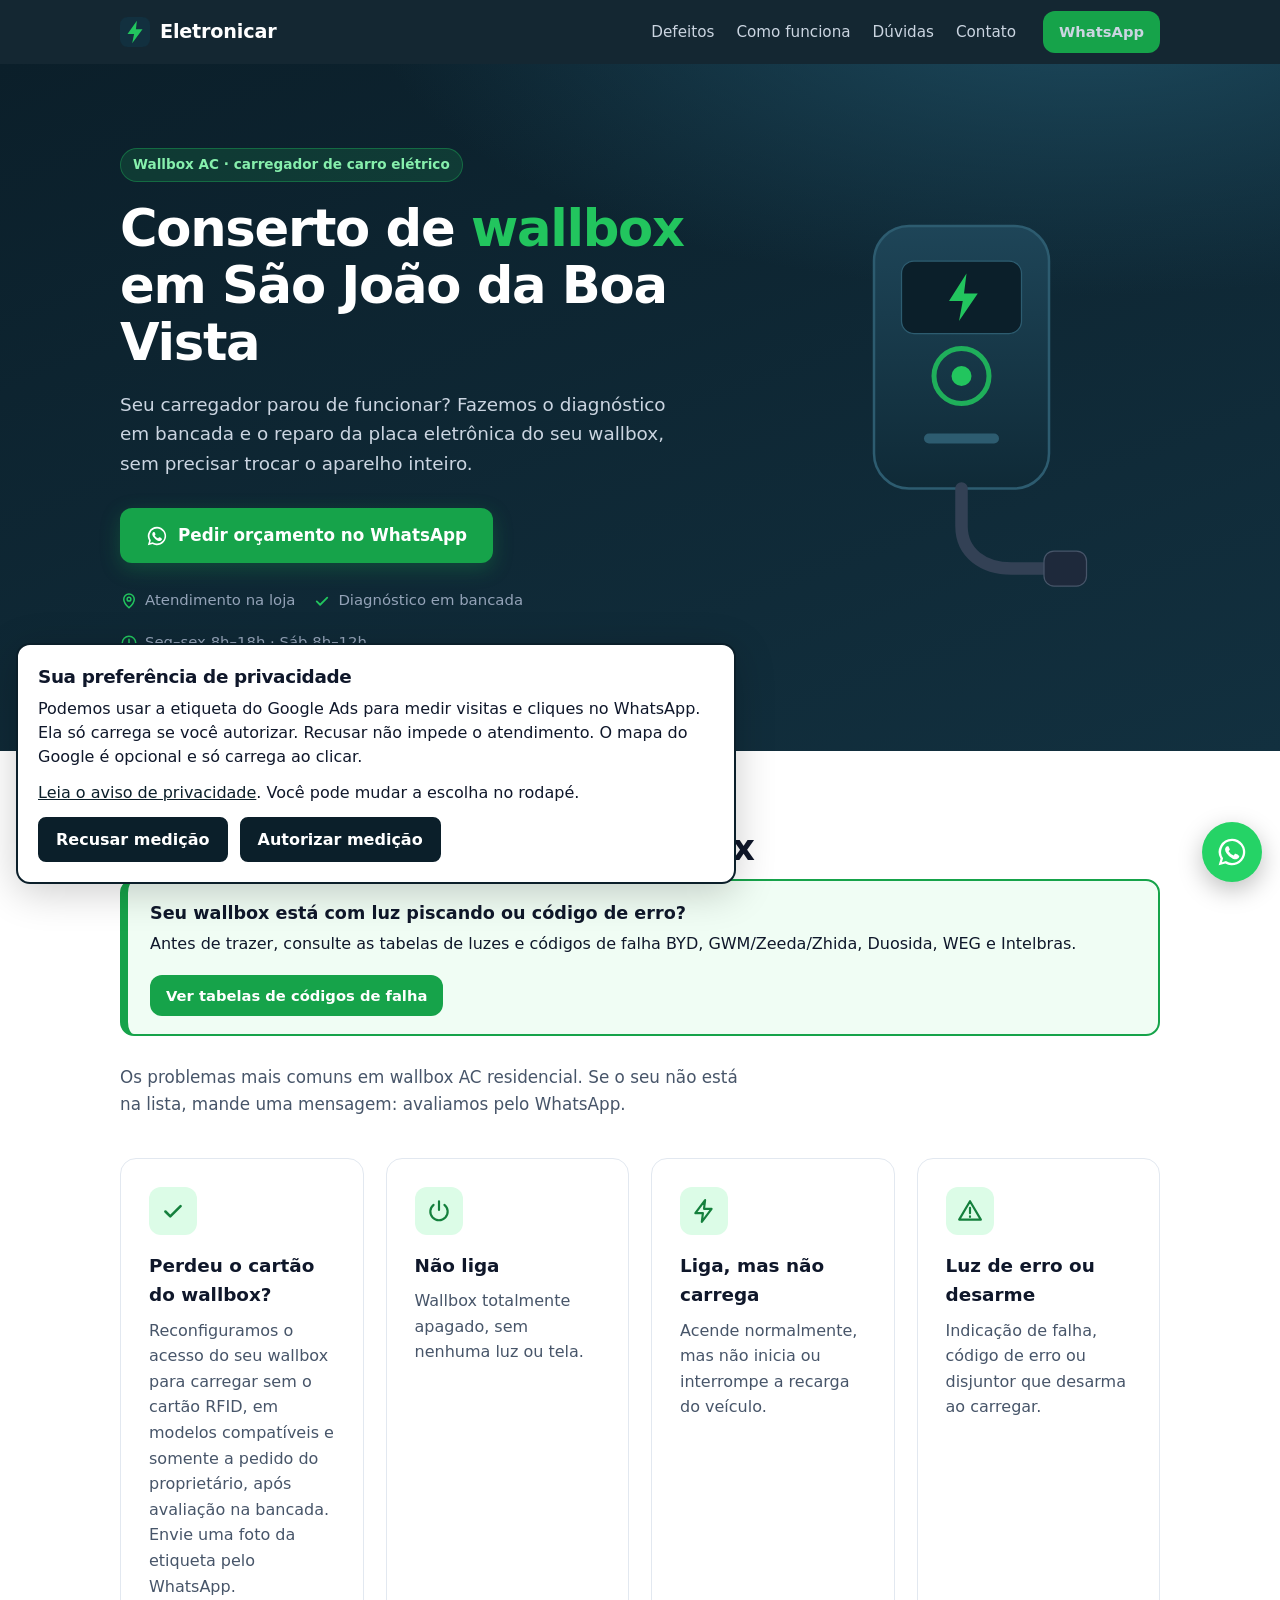
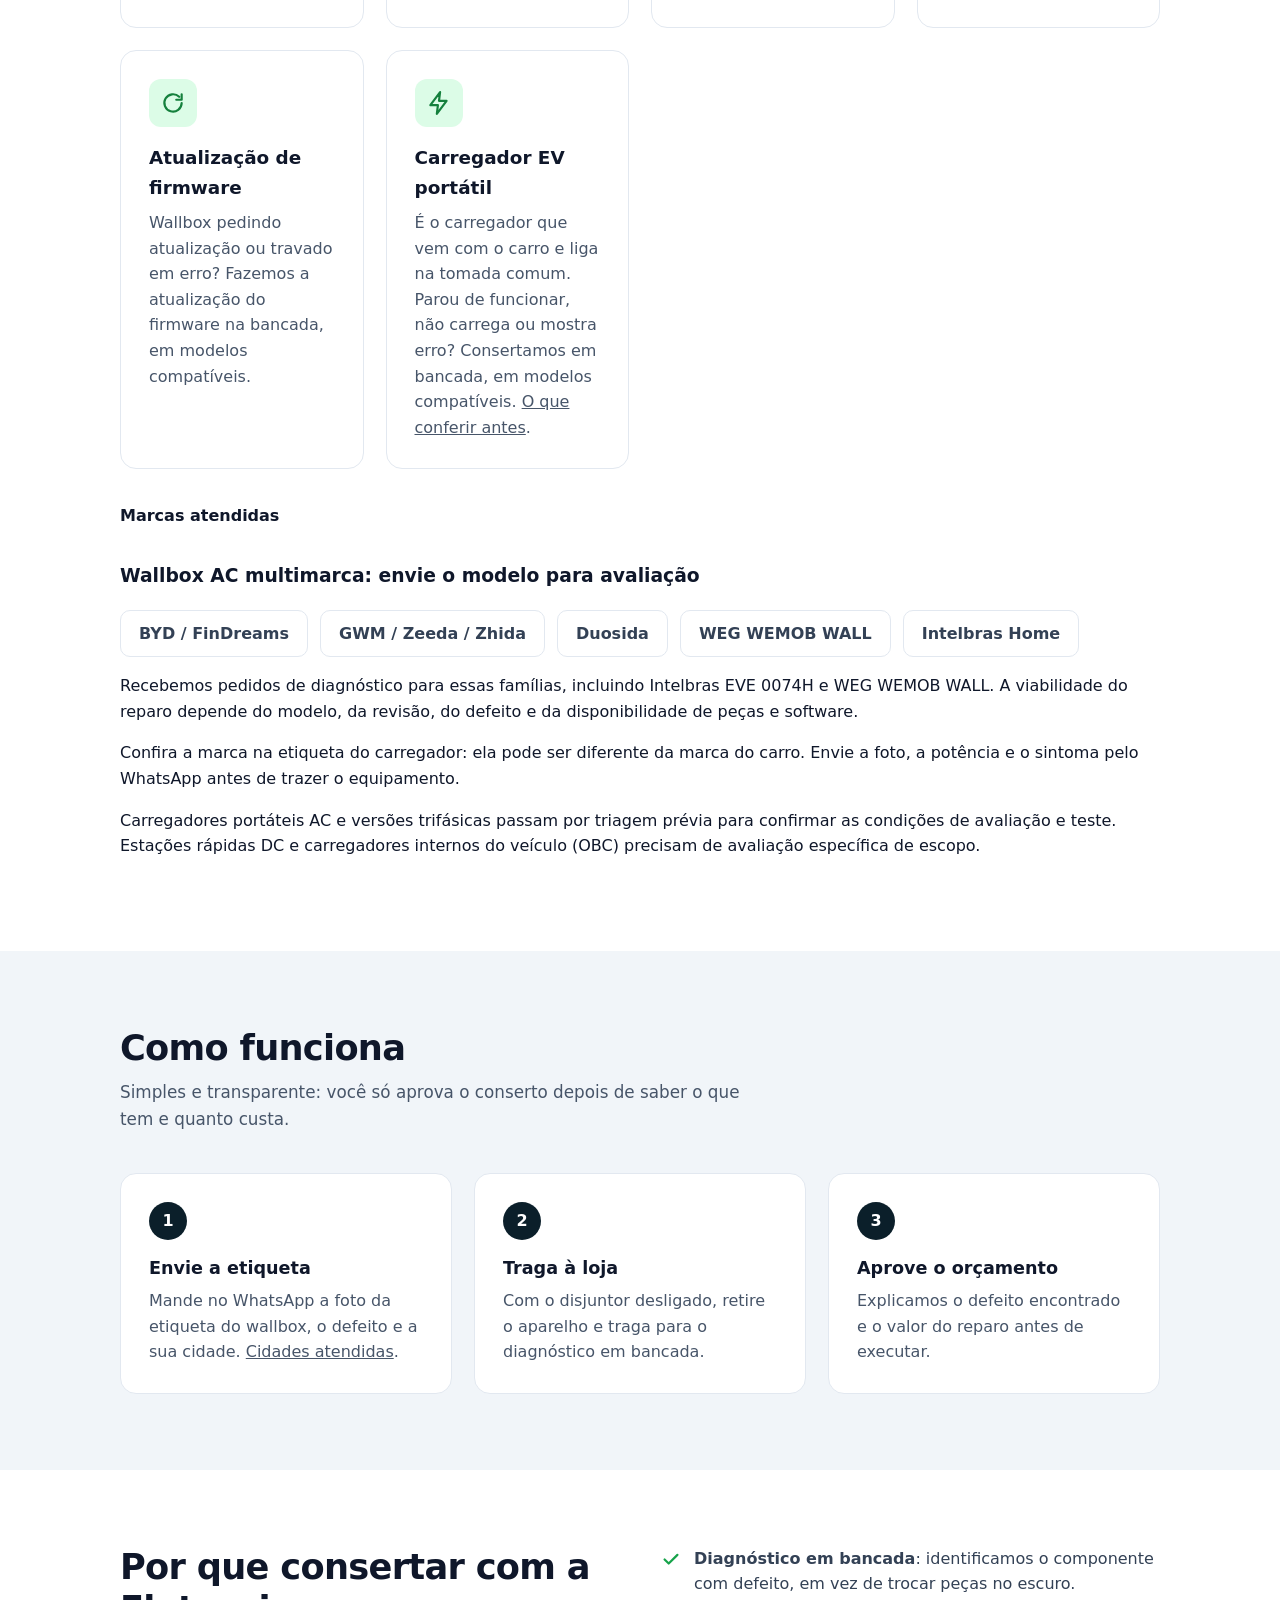
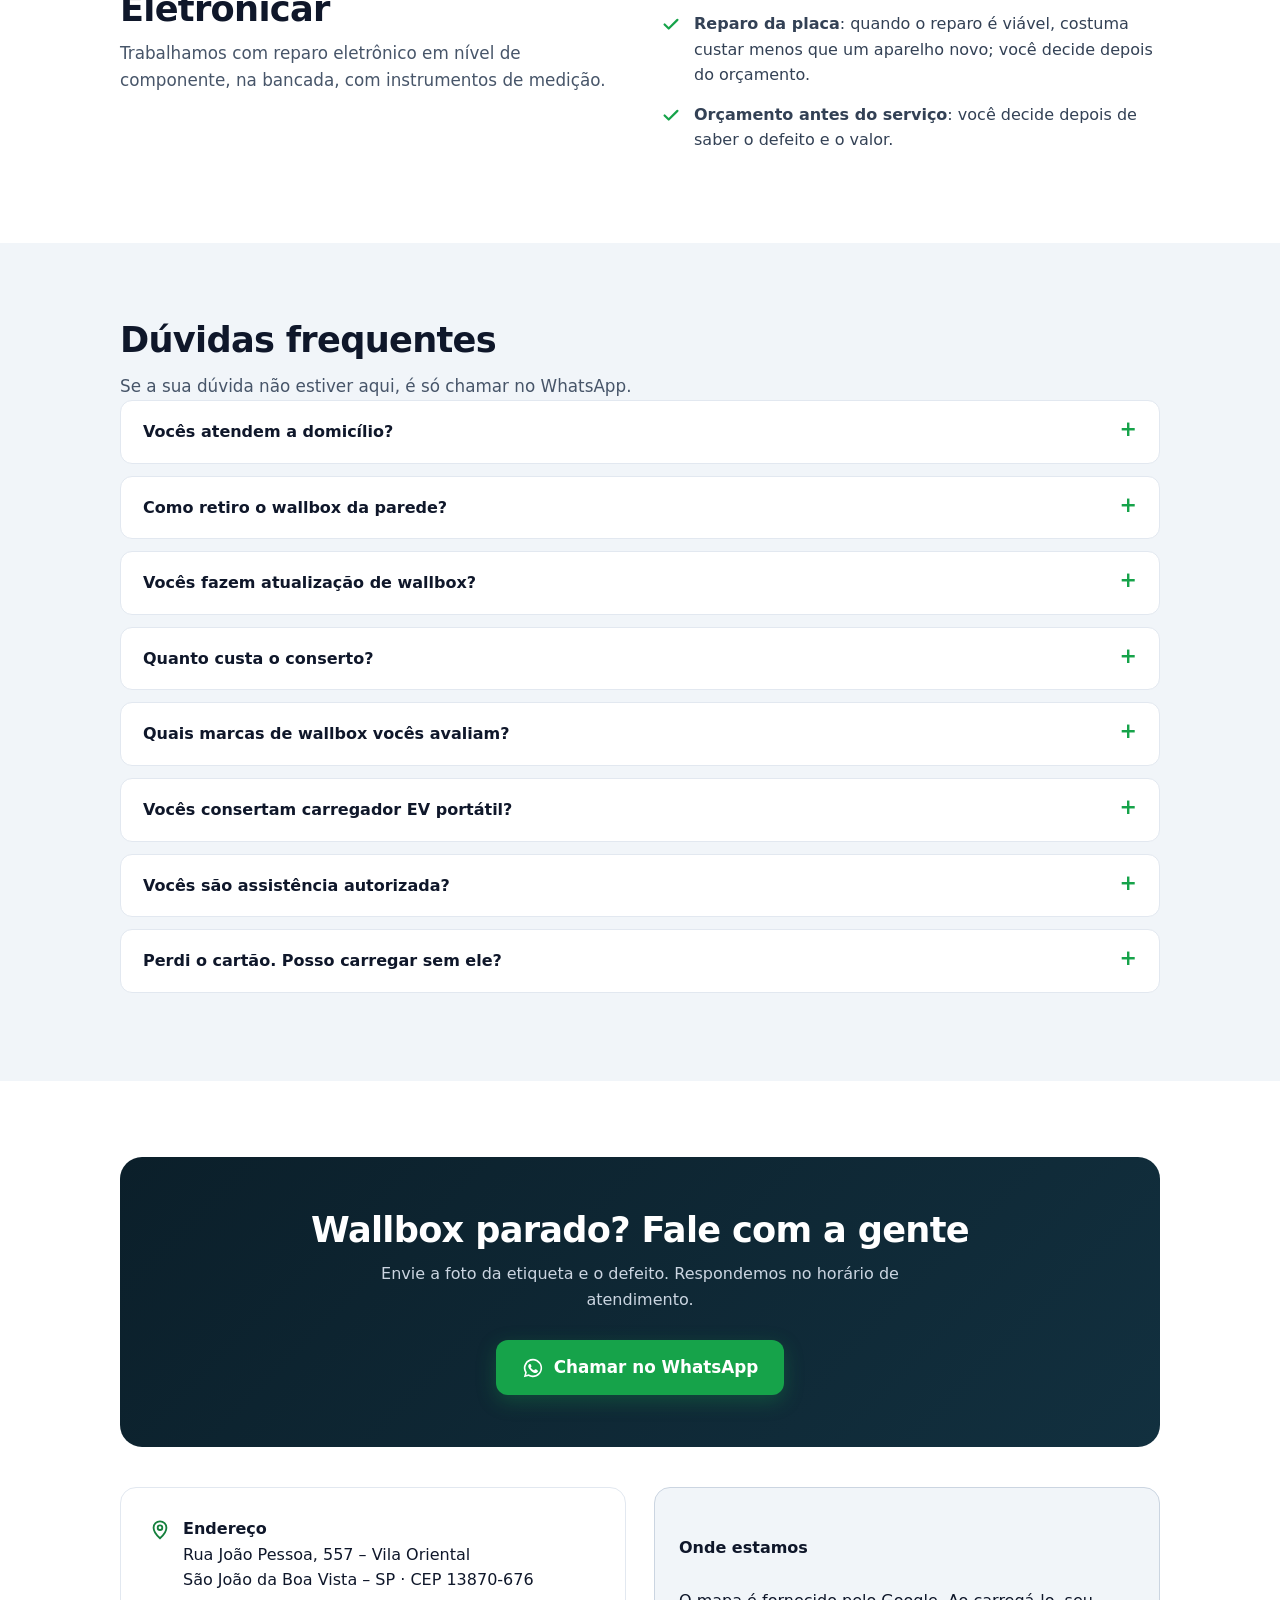
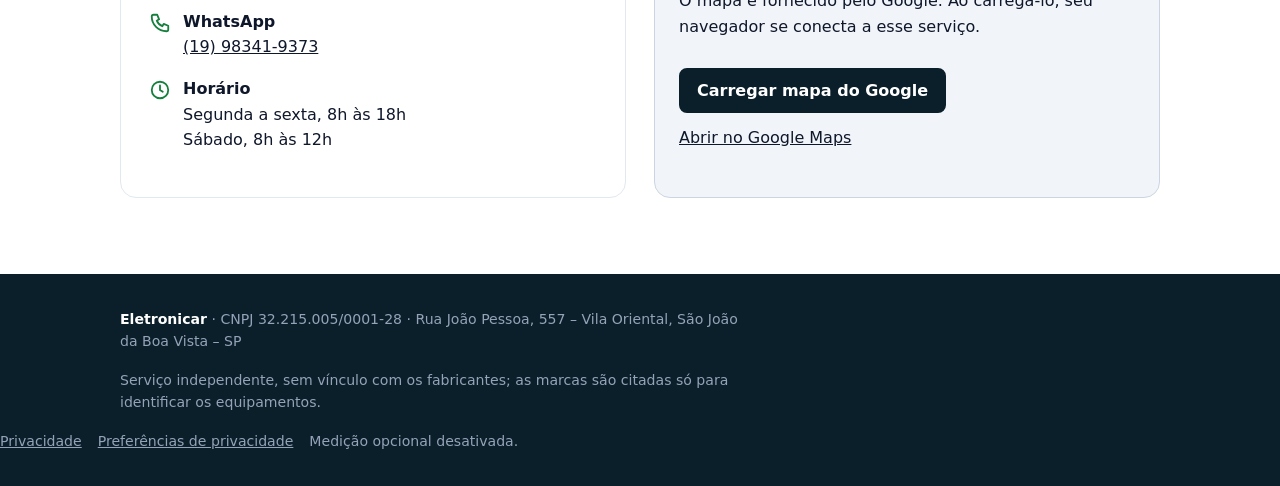
==== commit 4e381c68: "Páginas: região atendida e carregador portátil que não carrega" ====
--- a/index.html
+++ b/index.html
@@ -149,7 +149,7 @@
   <div class="card"><div class="ico"><svg viewBox="0 0 24 24"><path fill="none" stroke="currentColor" stroke-width="2" stroke-linejoin="round" d="M13 2 4 14h7l-1 8 9-12h-7z"/></svg></div><h3>Liga, mas não carrega</h3><p>Acende normalmente, mas não inicia ou interrompe a recarga do veículo.</p></div>
   <div class="card"><div class="ico"><svg viewBox="0 0 24 24"><path fill="none" stroke="currentColor" stroke-width="2" stroke-linecap="round" stroke-linejoin="round" d="M12 3 2 20h20L12 3Zm0 6v5m0 3v.5"/></svg></div><h3>Luz de erro ou desarme</h3><p>Indicação de falha, código de erro ou disjuntor que desarma ao carregar.</p></div>
   <div class="card"><div class="ico"><svg viewBox="0 0 24 24"><path fill="none" stroke="currentColor" stroke-width="2" stroke-linecap="round" stroke-linejoin="round" d="M20 12a8 8 0 1 1-2.3-5.7M20 4v5h-5"/></svg></div><h3>Atualização de firmware</h3><p>Wallbox pedindo atualização ou travado em erro? Fazemos a atualização do firmware na bancada, em modelos compatíveis.</p></div>
-  <div class="card"><div class="ico"><svg viewBox="0 0 24 24"><path fill="none" stroke="currentColor" stroke-width="2" stroke-linejoin="round" d="M13 2 4 14h7l-1 8 9-12h-7z"/></svg></div><h3>Carregador EV portátil</h3><p>É o carregador que vem com o carro e liga na tomada comum. Parou de funcionar, não carrega ou mostra erro? Consertamos em bancada, em modelos compatíveis.</p></div>
+  <div class="card"><div class="ico"><svg viewBox="0 0 24 24"><path fill="none" stroke="currentColor" stroke-width="2" stroke-linejoin="round" d="M13 2 4 14h7l-1 8 9-12h-7z"/></svg></div><h3>Carregador EV portátil</h3><p>É o carregador que vem com o carro e liga na tomada comum. Parou de funcionar, não carrega ou mostra erro? Consertamos em bancada, em modelos compatíveis. <a href="/carregador-portatil-nao-carrega/">O que conferir antes</a>.</p></div>
  </div>
  <p style="margin:34px 0 10px;font-weight:700">Marcas atendidas</p>
  <div id="marcas">
@@ -165,7 +165,7 @@
  <h2>Como funciona</h2>
  <p class="sub">Simples e transparente: você só aprova o conserto depois de saber o que tem e quanto custa.</p>
  <div class="steps">
-  <div class="step"><h3>Envie a etiqueta</h3><p>Mande no WhatsApp a foto da etiqueta do wallbox, o defeito e a sua cidade.</p></div>
+  <div class="step"><h3>Envie a etiqueta</h3><p>Mande no WhatsApp a foto da etiqueta do wallbox, o defeito e a sua cidade. <a href="/conserto-wallbox-sao-joao-da-boa-vista/">Cidades atendidas</a>.</p></div>
   <div class="step"><h3>Traga à loja</h3><p>Com o disjuntor desligado, retire o aparelho e traga para o diagnóstico em bancada.</p></div>
   <div class="step"><h3>Aprove o orçamento</h3><p>Explicamos o defeito encontrado e o valor do reparo antes de executar.</p></div>
  </div>
